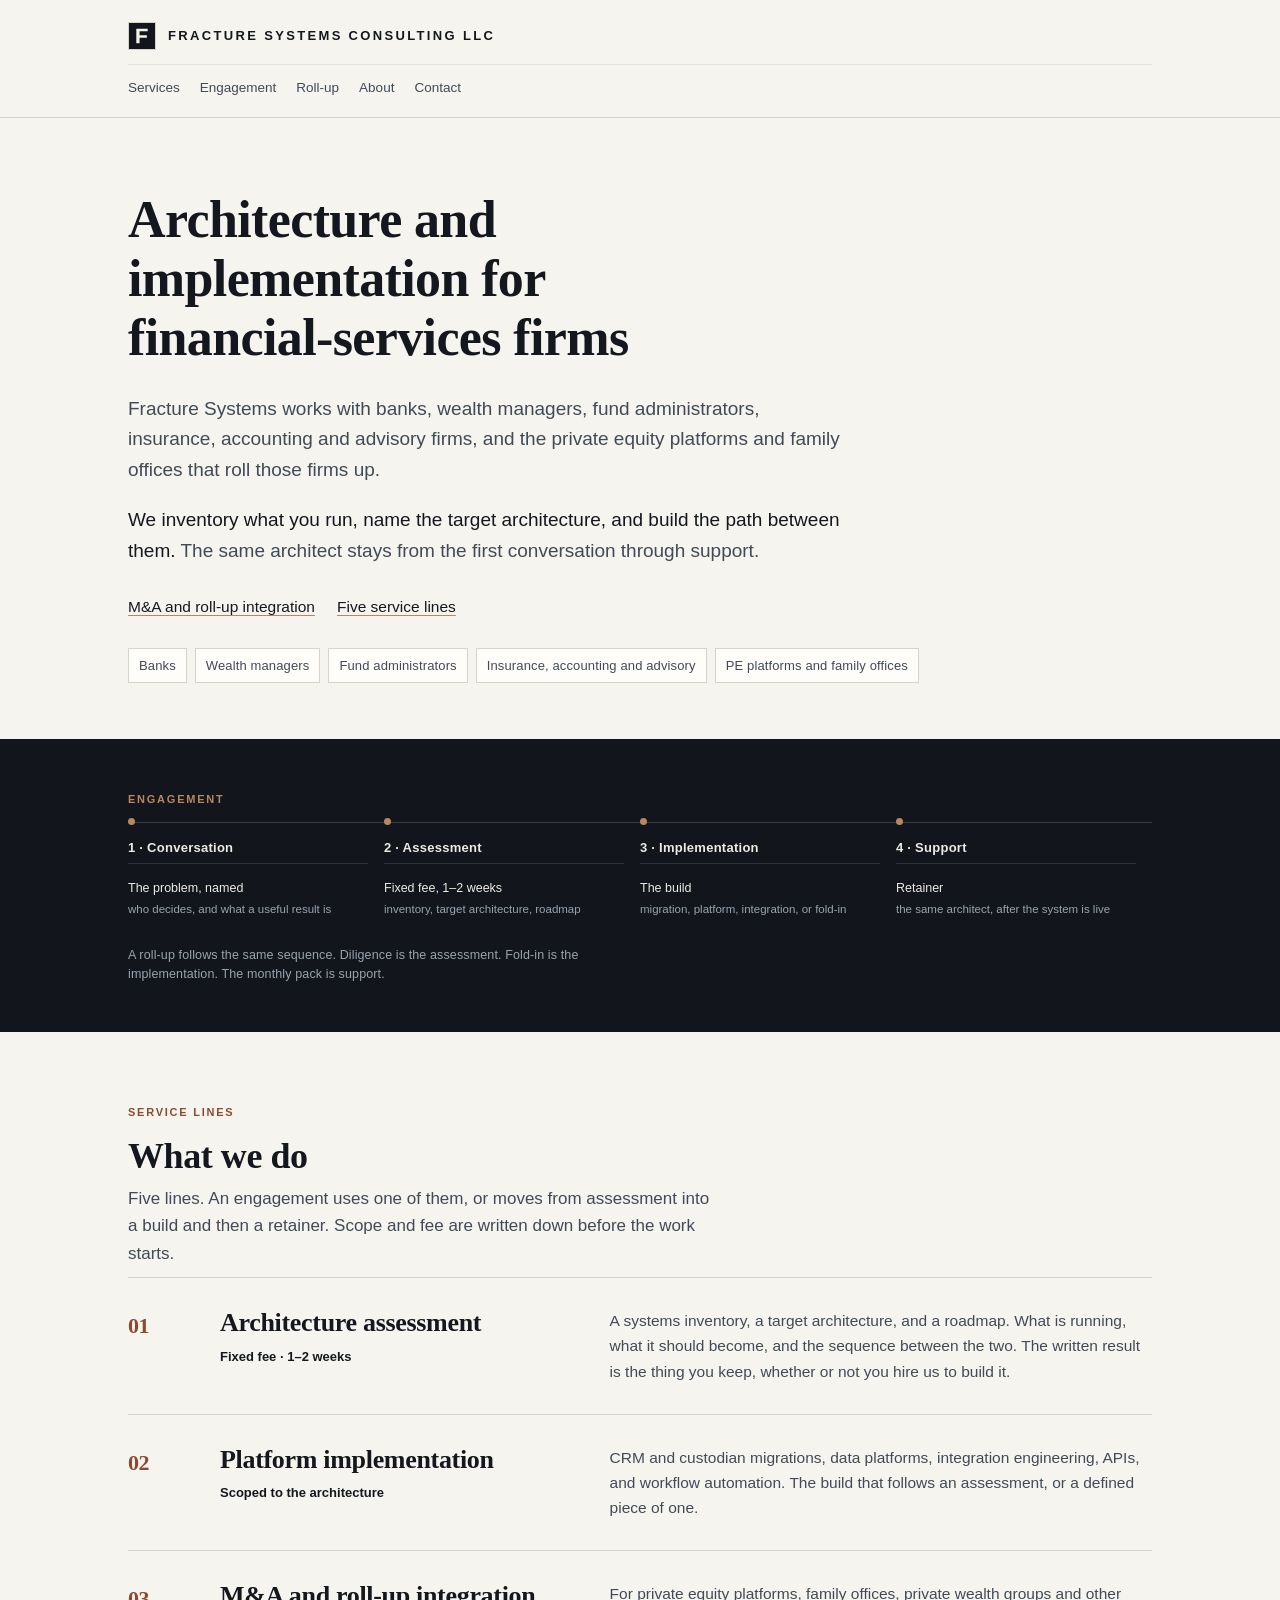
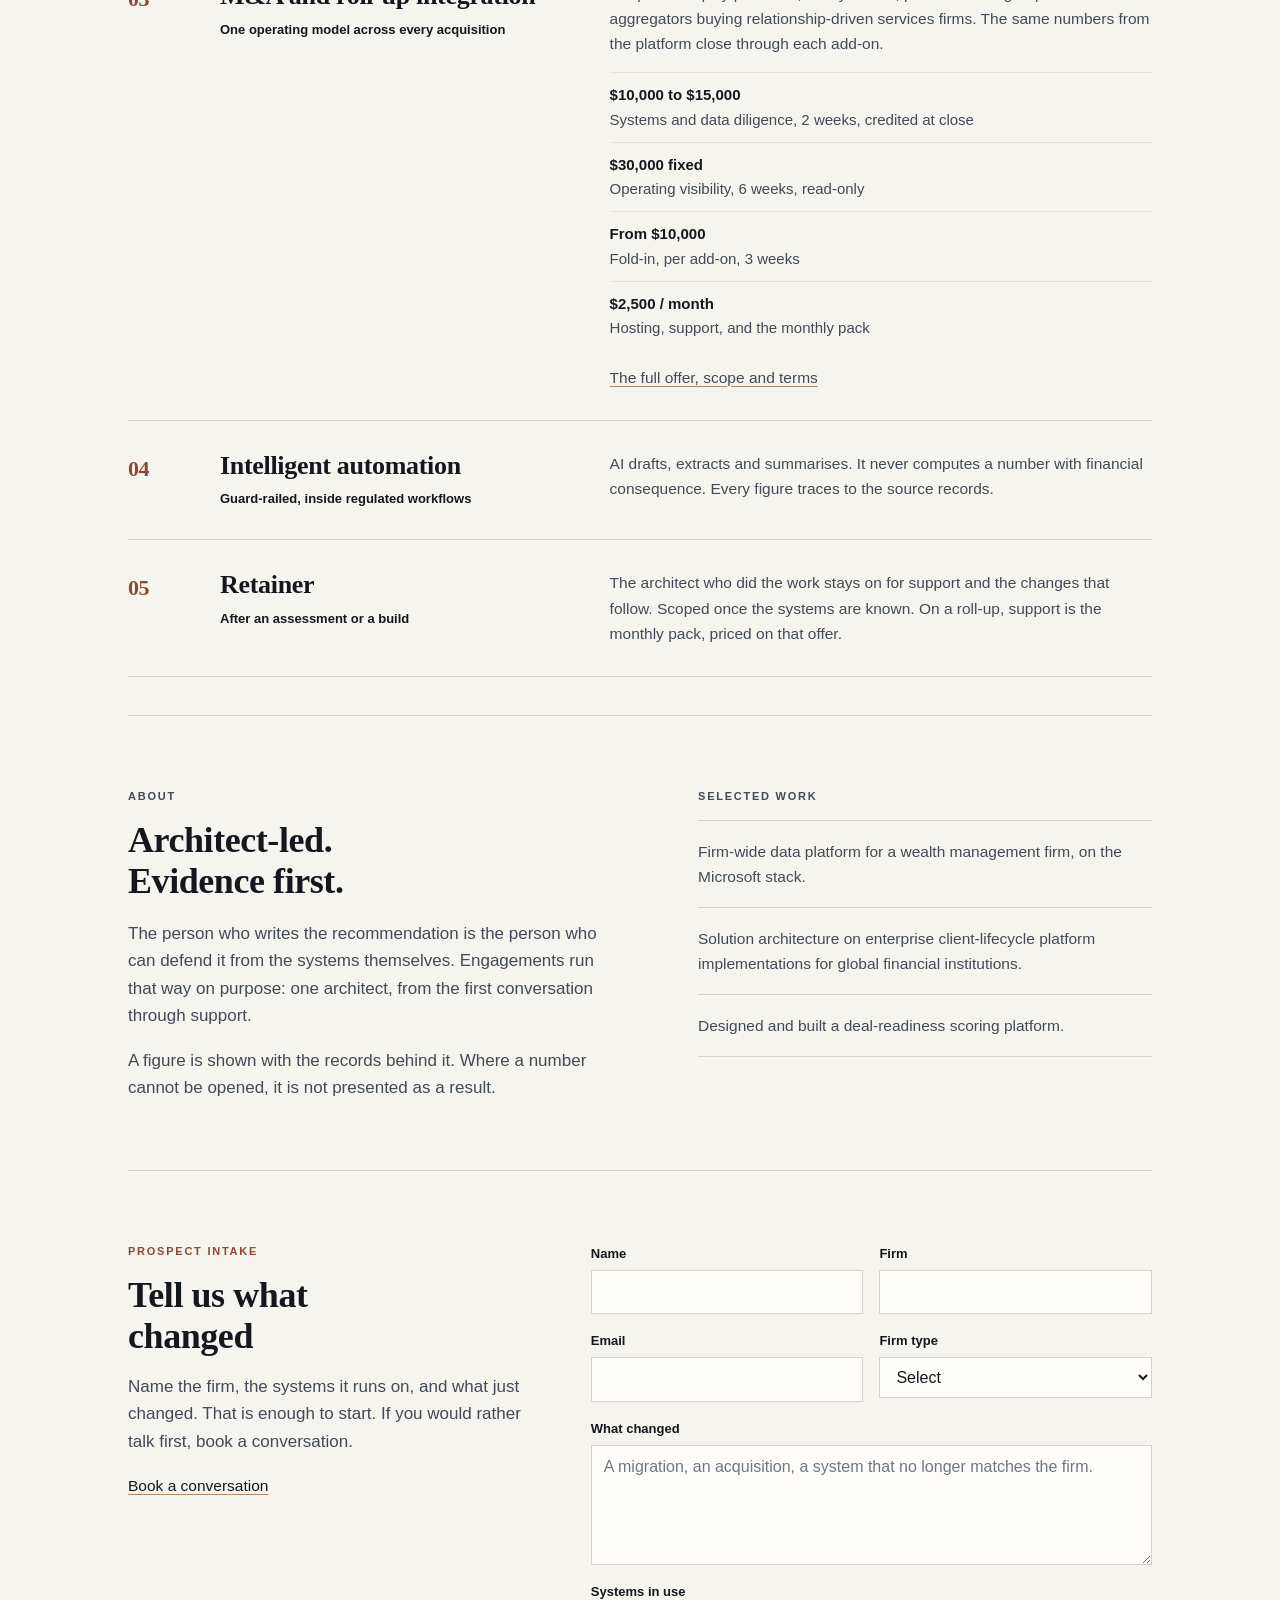
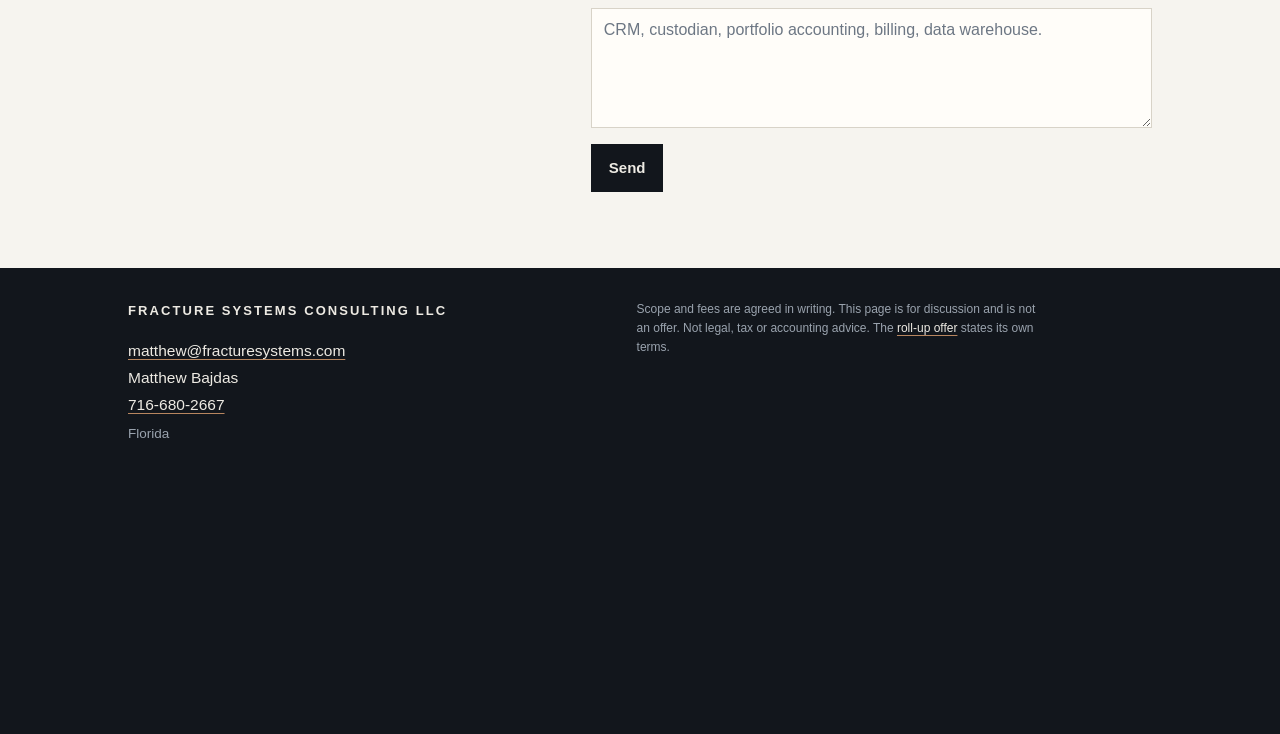
==== index.html @ b1f29217 "Point Book a conversation at the Macro discovery page. The link opens in a new tab. The intake form " ====
<!doctype html>
<html lang="en">
<head>
<meta charset="utf-8">
<meta name="viewport" content="width=device-width, initial-scale=1">
<title>Fracture Systems Consulting LLC · Architecture and implementation</title>
<meta name="description" content="Architecture and implementation for banks, wealth managers, fund administrators, insurance, accounting and advisory firms, and private equity platforms. Assessment, platform implementation, roll-up integration, guard-railed automation, and retainer.">
<meta name="theme-color" content="#f6f4ef" media="(prefers-color-scheme: light)">
<meta name="theme-color" content="#12151a" media="(prefers-color-scheme: dark)">
<meta property="og:title" content="Fracture Systems Consulting LLC">
<meta property="og:description" content="Architecture and implementation for financial-services firms.">
<meta property="og:type" content="website">
<link rel="icon" href="brand/favicon.svg" type="image/svg+xml">
<link rel="stylesheet" href="brand/tokens.css">
<link rel="stylesheet" href="styles.css">
<link rel="stylesheet" href="print.css" media="print">
</head>
<body>

<a class="skip" href="#content">Skip to content</a>

<header class="masthead">
  <div class="wrap">
    <div class="masthead-top">
      <a class="identity" href="index.html">
        <img class="mark" src="brand/mark.svg" width="28" height="28" alt="">
        <span class="wordmark">Fracture Systems Consulting LLC</span>
      </a>
    </div>
    <nav class="nav" aria-label="Primary">
      <a href="#services">Services</a>
      <a href="#engagement">Engagement</a>
      <a href="roll-up.html">Roll-up</a>
      <a href="#about">About</a>
      <a href="#intake">Contact</a>
    </nav>
  </div>
</header>

<main id="content">

  <section class="hero home">
    <div class="wrap">
      <h1>Architecture and implementation for financial-services firms</h1>
      <p class="lede">Fracture Systems works with banks, wealth managers, fund administrators, insurance, accounting and advisory firms, and the private equity platforms and family offices that roll those firms up.</p>
      <p class="lede"><strong>We inventory what you run, name the target architecture, and build the path between them.</strong> The same architect stays from the first conversation through support.</p>
      <p class="hero-links">
        <a href="roll-up.html">M&amp;A and roll-up integration</a>
        <a href="#services">Five service lines</a>
      </p>
      <ul class="audiences">
        <li>Banks</li>
        <li>Wealth managers</li>
        <li>Fund administrators</li>
        <li>Insurance, accounting and advisory</li>
        <li>PE platforms and family offices</li>
      </ul>
    </div>
  </section>

  <section class="band" id="engagement">
    <div class="wrap">
      <p class="eyebrow">Engagement</p>
      <div class="track steps-4">
        <div class="stage">
          <div class="stage-name">1 · Conversation</div>
          <div class="stage-work">The problem, named<span>who decides, and what a useful result is</span></div>
        </div>
        <div class="stage">
          <div class="stage-name">2 · Assessment</div>
          <div class="stage-work">Fixed fee, 1–2 weeks<span>inventory, target architecture, roadmap</span></div>
        </div>
        <div class="stage">
          <div class="stage-name">3 · Implementation</div>
          <div class="stage-work">The build<span>migration, platform, integration, or fold-in</span></div>
        </div>
        <div class="stage">
          <div class="stage-name">4 · Support</div>
          <div class="stage-work">Retainer<span>the same architect, after the system is live</span></div>
        </div>
      </div>
      <p class="band-caption">A roll-up follows the same sequence. Diligence is the assessment. Fold-in is the implementation. The monthly pack is support.</p>
    </div>
  </section>

  <div class="wrap">

    <section class="section" id="services">
      <p class="eyebrow">Service lines</p>
      <h2>What we do</h2>
      <p class="section-lead">Five lines. An engagement uses one of them, or moves from assessment into a build and then a retainer. Scope and fee are written down before the work starts.</p>

      <article class="service">
        <div class="service-num">01</div>
        <div>
          <h3>Architecture assessment</h3>
          <p class="terms"><b>Fixed fee · 1–2 weeks</b></p>
        </div>
        <div class="service-body">
          <p>A systems inventory, a target architecture, and a roadmap. What is running, what it should become, and the sequence between the two. The written result is the thing you keep, whether or not you hire us to build it.</p>
        </div>
      </article>

      <article class="service">
        <div class="service-num">02</div>
        <div>
          <h3>Platform implementation</h3>
          <p class="terms"><b>Scoped to the architecture</b></p>
        </div>
        <div class="service-body">
          <p>CRM and custodian migrations, data platforms, integration engineering, APIs, and workflow automation. The build that follows an assessment, or a defined piece of one.</p>
        </div>
      </article>

      <article class="service">
        <div class="service-num">03</div>
        <div>
          <h3>M&amp;A and roll-up integration</h3>
          <p class="terms"><b>One operating model across every acquisition</b></p>
        </div>
        <div class="service-body">
          <p>For private equity platforms, family offices, private wealth groups and other aggregators buying relationship-driven services firms. The same numbers from the platform close through each add-on.</p>
          <ul class="fees">
            <li><b>$10,000 to $15,000</b> Systems and data diligence, 2 weeks, credited at close</li>
            <li><b>$30,000 fixed</b> Operating visibility, 6 weeks, read-only</li>
            <li><b>From $10,000</b> Fold-in, per add-on, 3 weeks</li>
            <li><b>$2,500 / month</b> Hosting, support, and the monthly pack</li>
          </ul>
          <a class="more" href="roll-up.html">The full offer, scope and terms</a>
        </div>
      </article>

      <article class="service">
        <div class="service-num">04</div>
        <div>
          <h3>Intelligent automation</h3>
          <p class="terms"><b>Guard-railed, inside regulated workflows</b></p>
        </div>
        <div class="service-body">
          <p>AI drafts, extracts and summarises. It never computes a number with financial consequence. Every figure traces to the source records.</p>
        </div>
      </article>

      <article class="service">
        <div class="service-num">05</div>
        <div>
          <h3>Retainer</h3>
          <p class="terms"><b>After an assessment or a build</b></p>
        </div>
        <div class="service-body">
          <p>The architect who did the work stays on for support and the changes that follow. Scoped once the systems are known. On a roll-up, support is the monthly pack, priced on that offer.</p>
        </div>
      </article>
    </section>

    <section class="about" id="about">
      <div>
        <p class="eyebrow">About</p>
        <h2>Architect-led. Evidence first.</h2>
        <p>The person who writes the recommendation is the person who can defend it from the systems themselves. Engagements run that way on purpose: one architect, from the first conversation through support.</p>
        <p>A figure is shown with the records behind it. Where a number cannot be opened, it is not presented as a result.</p>
      </div>
      <div>
        <p class="eyebrow">Selected work</p>
        <ol class="proofs">
          <li>Firm-wide data platform for a wealth management firm, on the Microsoft stack.</li>
          <li>Solution architecture on enterprise client-lifecycle platform implementations for global financial institutions.</li>
          <li>Designed and built a deal-readiness scoring platform.</li>
        </ol>
      </div>
    </section>

    <section class="intake" id="intake" aria-labelledby="intake-title">
      <div>
        <p class="eyebrow">Prospect intake</p>
        <h2 id="intake-title">Tell us what changed</h2>
        <p class="intro">Name the firm, the systems it runs on, and what just changed. That is enough to start. If you would rather talk first, book a conversation.</p>
        <p class="book"><a href="https://macro.com/app/book/eca4bc76-f4c4-539f-b771-cd7d7cb89034/fracture-discovery" target="_blank" rel="noopener noreferrer">Book a conversation</a></p>
      </div>
      <form class="intake-form" id="intake-form" action="mailto:matthew@fracturesystems.com" method="post" enctype="text/plain">
        <div class="field-row">
          <div class="field">
            <label for="intake-name">Name</label>
            <input id="intake-name" name="name" type="text" autocomplete="name" required maxlength="200">
          </div>
          <div class="field">
            <label for="intake-firm">Firm</label>
            <input id="intake-firm" name="firm" type="text" autocomplete="organization" required maxlength="200">
          </div>
        </div>
        <div class="field-row">
          <div class="field">
            <label for="intake-email">Email</label>
            <input id="intake-email" name="email" type="email" autocomplete="email" required maxlength="200">
          </div>
          <div class="field">
            <label for="intake-firm-type">Firm type</label>
            <select id="intake-firm-type" name="firmType" required>
              <option value="">Select</option>
              <option value="bank">Bank</option>
              <option value="wealth-manager">Wealth manager</option>
              <option value="fund-administrator">Fund administrator</option>
              <option value="insurance-accounting-advisory">Insurance, accounting, or advisory</option>
              <option value="pe-platform-or-family-office">PE platform or family office</option>
              <option value="other">Other</option>
            </select>
          </div>
        </div>
        <div class="field">
          <label for="intake-changed">What changed</label>
          <textarea id="intake-changed" name="whatChanged" required maxlength="4000" placeholder="A migration, an acquisition, a system that no longer matches the firm."></textarea>
        </div>
        <div class="field">
          <label for="intake-systems">Systems in use</label>
          <textarea id="intake-systems" name="systemsInUse" required maxlength="4000" placeholder="CRM, custodian, portfolio accounting, billing, data warehouse."></textarea>
        </div>
        <div class="hp" aria-hidden="true">
          <label for="intake-website">Website</label>
          <input id="intake-website" name="website" type="text" tabindex="-1" autocomplete="off">
        </div>
        <div class="form-actions">
          <button type="submit">Send</button>
          <p class="form-status" id="intake-status" role="status"></p>
        </div>
      </form>
    </section>

  </div>

</main>

<footer>
  <div class="wrap">
    <div class="footer-grid">
      <div>
        <div class="footer-name">Fracture Systems Consulting LLC</div>
        <div class="contact">
          <a href="mailto:matthew@fracturesystems.com">matthew@fracturesystems.com</a><br>
          Matthew Bajdas<br>
          <a href="tel:+17166802667">716-680-2667</a><br>
          <span class="place">Florida</span>
        </div>
      </div>
      <p class="disclaimer">Scope and fees are agreed in writing. This page is for discussion and is not an offer. Not legal, tax or accounting advice. The <a href="roll-up.html">roll-up offer</a> states its own terms.</p>
    </div>
  </div>
</footer>

<script src="intake.js"></script>
</body>
</html>
---- brand/tokens.css ----
/* Fracture Systems color and type tokens.
   Extracted from the site that already shipped in this repo.
   Dark mode follows the visitor's system setting. Print resets
   these variables in print.css so a dark desktop still prints light. */

:root {
  color-scheme: light;
  --paper: #f6f4ef;
  --paper-raised: #fffdf9;
  --ink: #14181e;
  --ink-soft: #414a56;
  --ink-faint: #6d7784;
  --rule: #d8d3c8;
  --rule-soft: #e6e2d9;
  --accent: #8c4a2f;
  --accent-soft: #b8865f;
  --band: #12161c;
  --band-ink: #edeae3;
  --band-faint: #9aa3ae;
  --mark-tile: #12161c;
  --mark-letter: #f4f1ea;
  --font-text: -apple-system, BlinkMacSystemFont, "Segoe UI", Inter, Roboto, "Helvetica Neue", Arial, sans-serif;
  --font-display: "Iowan Old Style", "Palatino Linotype", Palatino, "Source Serif Pro", Georgia, serif;
}

@media (prefers-color-scheme: dark) {
  :root {
    color-scheme: dark;
    --paper: #12151a;
    --paper-raised: #191d24;
    --ink: #ecebe6;
    --ink-soft: #b3bac4;
    --ink-faint: #8b939e;
    --rule: #2c323b;
    --rule-soft: #232830;
    --accent: #d08f5f;
    --accent-soft: #a87a52;
    --band: #0b0e12;
    --band-ink: #ecebe6;
    --band-faint: #8b939e;
    --mark-tile: #0b0e12;
    --mark-letter: #ecebe6;
  }
}
---- styles.css ----
/* Layout for the Fracture Systems site.
   Colors and type stacks: brand/tokens.css.
   Print: print.css. */

* { box-sizing: border-box; }

html { -webkit-text-size-adjust: 100%; }

body {
  margin: 0;
  background: var(--paper);
  color: var(--ink);
  font: 400 17px/1.62 var(--font-text);
  font-feature-settings: "kern" 1;
  -webkit-font-smoothing: antialiased;
}

h1, h2, h3, .display {
  font-family: var(--font-display);
  font-weight: 600;
  letter-spacing: -0.012em;
  line-height: 1.14;
  margin: 0;
}

p { margin: 0 0 1em; }
p:last-child { margin-bottom: 0; }

a {
  color: inherit;
  text-decoration-color: var(--accent-soft);
  text-underline-offset: 3px;
}

a:hover { color: var(--accent); }

a:focus-visible {
  outline: 2px solid var(--accent);
  outline-offset: 3px;
}

.skip {
  position: absolute;
  left: 12px;
  top: -48px;
  background: var(--band);
  color: var(--band-ink);
  padding: 8px 12px;
  z-index: 2;
}

.skip:focus { top: 12px; }

.wrap {
  width: 100%;
  max-width: 1080px;
  margin: 0 auto;
  padding: 0 28px;
}

section[id] { scroll-margin-top: 18px; }

.eyebrow {
  font-family: var(--font-text);
  font-size: 11px;
  font-weight: 600;
  letter-spacing: 0.16em;
  text-transform: uppercase;
  color: var(--accent);
  margin: 0 0 14px;
}

/* ---------- masthead ---------- */

.masthead {
  border-bottom: 1px solid var(--rule);
  padding: 22px 0 18px;
}

.masthead-top {
  display: flex;
  flex-wrap: wrap;
  align-items: center;
  justify-content: space-between;
  gap: 10px 24px;
}

.identity {
  display: flex;
  align-items: center;
  gap: 12px;
  text-decoration: none;
  color: inherit;
}

.identity:hover { color: inherit; }

.mark {
  width: 28px;
  height: 28px;
  display: block;
  flex: none;
  border: 1px solid var(--rule);
}

.wordmark {
  font-size: 13px;
  font-weight: 600;
  letter-spacing: 0.18em;
  text-transform: uppercase;
}

.tagline {
  font-size: 13.5px;
  color: var(--ink-faint);
}

.nav {
  display: flex;
  flex-wrap: wrap;
  gap: 8px 20px;
  margin-top: 14px;
  padding-top: 12px;
  border-top: 1px solid var(--rule-soft);
  font-size: 13.5px;
}

.nav a {
  text-decoration: none;
  color: var(--ink-soft);
}

.nav a:hover,
.nav a[aria-current="page"] { color: var(--ink); }

.nav a[aria-current="page"] {
  box-shadow: inset 0 -1px 0 var(--accent);
}

/* ---------- hero ---------- */

.hero { padding: 72px 0 56px; }

.hero h1 {
  font-size: clamp(36px, 5.4vw, 56px);
  max-width: 16ch;
  margin-bottom: 26px;
}

.hero.home h1 {
  font-size: clamp(34px, 4.8vw, 52px);
  max-width: 20ch;
}

.hero .lede {
  max-width: 68ch;
  font-size: clamp(17px, 1.6vw, 19px);
  color: var(--ink-soft);
}

.hero .lede strong {
  color: var(--ink);
  font-weight: 500;
}

.hero-links {
  display: flex;
  flex-wrap: wrap;
  gap: 10px 22px;
  margin-top: 28px;
  font-size: 15.5px;
}

.audiences {
  list-style: none;
  display: flex;
  flex-wrap: wrap;
  gap: 8px;
  margin: 28px 0 0;
  padding: 0;
}

.audiences li {
  font-size: 13px;
  letter-spacing: 0.01em;
  color: var(--ink-soft);
  border: 1px solid var(--rule);
  background: var(--paper-raised);
  padding: 6px 10px;
}

/* ---------- engagement band ---------- */

.band {
  background: var(--band);
  color: var(--band-ink);
  padding: 52px 0 48px;
}

.band .eyebrow { color: var(--accent-soft); }

.band h2 {
  color: var(--band-ink);
  font-size: clamp(28px, 3.2vw, 36px);
  max-width: 20ch;
  margin-bottom: 32px;
}

.band-caption {
  font-size: 12.5px;
  line-height: 1.5;
  letter-spacing: 0.01em;
  color: var(--band-faint);
  margin: 28px 0 0;
  max-width: 68ch;
}

.track {
  display: grid;
  grid-template-columns: repeat(6, 1fr);
  gap: 0;
  border-top: 1px solid rgba(255, 255, 255, 0.16);
  padding-top: 14px;
}

.track.steps-4 { grid-template-columns: repeat(4, 1fr); }

.stage {
  position: relative;
  display: flex;
  flex-direction: column;
  height: 100%;
  padding: 0 16px 0 0;
}

.stage::before {
  content: "";
  position: absolute;
  top: -19px;
  left: 0;
  width: 7px;
  height: 7px;
  border-radius: 50%;
  background: var(--accent-soft);
}

.stage-name {
  font-size: 13px;
  font-weight: 600;
  letter-spacing: 0.02em;
  margin-bottom: 4px;
}

.stage-note {
  font-size: 12px;
  line-height: 1.45;
  color: var(--band-faint);
}

.stage-work {
  margin-top: auto;
  padding-top: 14px;
  border-top: 1px solid rgba(255, 255, 255, 0.12);
  font-size: 12.5px;
  color: var(--band-ink);
}

.stage-work span {
  display: block;
  color: var(--band-faint);
  font-size: 11.5px;
  margin-top: 2px;
}

/* ---------- services ---------- */

.section {
  padding: 72px 0 10px;
}

.section h2 {
  font-size: clamp(28px, 3.4vw, 36px);
  margin-bottom: 8px;
}

.section-lead {
  max-width: 62ch;
  color: var(--ink-soft);
  margin-bottom: 10px;
}

.service {
  display: grid;
  grid-template-columns: 64px minmax(0, 0.9fr) minmax(0, 1.35fr);
  gap: 18px 28px;
  padding: 30px 0;
  border-top: 1px solid var(--rule);
}

.service:last-child { border-bottom: 1px solid var(--rule); }

.service-num {
  font-family: var(--font-display);
  font-size: 22px;
  font-weight: 600;
  color: var(--accent);
  letter-spacing: -0.02em;
}

.service h3 {
  font-size: 26px;
  margin-bottom: 8px;
}

.service .terms {
  font-size: 13px;
  color: var(--ink-faint);
}

.service .terms b {
  color: var(--ink);
  font-weight: 600;
}

.service-body {
  color: var(--ink-soft);
  font-size: 15.5px;
}

.fees {
  list-style: none;
  margin: 16px 0 0;
  padding: 0;
}

.fees li {
  padding: 10px 0;
  border-top: 1px solid var(--rule-soft);
  font-size: 15px;
}

.fees b {
  display: block;
  color: var(--ink);
  font-weight: 600;
}

.more { display: inline-block; margin-top: 14px; }

/* ---------- roll-up offers ---------- */

.offers {
  padding: 64px 0 10px;
  display: grid;
  grid-template-columns: repeat(2, minmax(0, 1fr));
  gap: 34px;
}

.offer {
  background: var(--paper-raised);
  border: 1px solid var(--rule);
  border-top: 3px solid var(--accent);
  padding: 34px 32px 30px;
}

.offer h2 {
  font-size: 27px;
  margin-bottom: 10px;
}

.offer .terms {
  font-size: 13px;
  color: var(--ink-faint);
  padding-bottom: 20px;
  margin-bottom: 22px;
  border-bottom: 1px solid var(--rule-soft);
}

.offer .terms b {
  color: var(--ink);
  font-weight: 600;
}

.offer .intro {
  font-size: 15.5px;
  color: var(--ink-soft);
  margin-bottom: 22px;
}

.offer ul {
  list-style: none;
  margin: 0;
  padding: 0;
}

.offer li {
  font-size: 15px;
  line-height: 1.55;
  color: var(--ink-soft);
  padding: 0 0 16px 0;
  margin: 0 0 16px;
  border-bottom: 1px solid var(--rule-soft);
}

.offer li:last-child {
  border-bottom: 0;
  padding-bottom: 0;
  margin-bottom: 0;
}

.offer li b {
  display: block;
  color: var(--ink);
  font-weight: 600;
  font-size: 15.5px;
  margin-bottom: 2px;
}

/* ---------- continuity ---------- */

.continuity {
  padding: 72px 0 66px;
  display: grid;
  grid-template-columns: minmax(0, 1.55fr) minmax(0, 1fr);
  gap: 48px;
  align-items: start;
}

.continuity h2 {
  font-size: clamp(28px, 3.4vw, 36px);
  margin-bottom: 20px;
  max-width: 20ch;
}

.continuity p {
  max-width: 58ch;
  color: var(--ink-soft);
}

.price-card {
  border: 1px solid var(--rule);
  background: var(--paper-raised);
}

.price-row {
  padding: 20px 24px;
  border-bottom: 1px solid var(--rule-soft);
}

.price-row:last-child { border-bottom: 0; }

.price-row .amount {
  font-family: var(--font-display);
  font-size: 24px;
  font-weight: 600;
  letter-spacing: -0.01em;
}

.price-row .what {
  font-size: 13px;
  color: var(--ink-faint);
  margin-top: 4px;
}

/* ---------- principles ---------- */

.principles {
  border-top: 1px solid var(--rule);
  padding: 58px 0 62px;
  display: grid;
  grid-template-columns: repeat(3, minmax(0, 1fr));
  gap: 40px;
}

.principle h3 {
  font-size: 21px;
  margin-bottom: 8px;
}

.principle p {
  font-size: 15px;
  color: var(--ink-soft);
}

/* ---------- about ---------- */

.about {
  padding: 72px 0 68px;
  display: grid;
  grid-template-columns: minmax(0, 1.15fr) minmax(0, 1fr);
  gap: 48px;
  align-items: start;
  border-top: 1px solid var(--rule);
  margin-top: 28px;
}

.about h2 {
  font-size: clamp(28px, 3.4vw, 36px);
  margin-bottom: 18px;
  max-width: 16ch;
}

.about p { color: var(--ink-soft); max-width: 52ch; }

.proofs {
  list-style: none;
  margin: 0;
  padding: 0;
  border-top: 1px solid var(--rule);
}

.proofs li {
  padding: 18px 0;
  border-bottom: 1px solid var(--rule);
  color: var(--ink-soft);
  font-size: 15.5px;
}

.proofs b {
  display: block;
  color: var(--ink);
  font-weight: 600;
  margin-bottom: 4px;
}

/* ---------- built for ---------- */

.built-for {
  border-top: 1px solid var(--rule);
  padding: 46px 0 60px;
}

.built-for p {
  max-width: 78ch;
  font-size: 15.5px;
  color: var(--ink-soft);
}

.built-for b { color: var(--ink); font-weight: 600; }

/* ---------- intake ---------- */

.intake {
  border-top: 1px solid var(--rule);
  padding: 72px 0 76px;
  display: grid;
  grid-template-columns: minmax(0, 0.85fr) minmax(0, 1.15fr);
  gap: 48px;
  align-items: start;
}

.intake h2 {
  font-size: clamp(28px, 3.4vw, 36px);
  margin-bottom: 16px;
  max-width: 14ch;
}

.intake .intro {
  color: var(--ink-soft);
  max-width: 42ch;
  margin-bottom: 18px;
}

.book {
  font-size: 15.5px;
}

.intake-form {
  display: grid;
  gap: 16px;
}

.field-row {
  display: grid;
  grid-template-columns: 1fr 1fr;
  gap: 16px;
}

.field {
  display: flex;
  flex-direction: column;
  gap: 6px;
  min-width: 0;
}

.field label,
.intake-form legend {
  font-size: 13px;
  font-weight: 600;
  color: var(--ink);
}

.intake-form input,
.intake-form select,
.intake-form textarea {
  width: 100%;
  margin: 0;
  padding: 10px 12px;
  border: 1px solid var(--rule);
  border-radius: 0;
  background: var(--paper-raised);
  color: var(--ink);
  font: inherit;
  font-size: 16px;
  line-height: 1.4;
}

.intake-form textarea {
  min-height: 120px;
  resize: vertical;
}

.intake-form input:focus-visible,
.intake-form select:focus-visible,
.intake-form textarea:focus-visible {
  outline: 2px solid var(--accent);
  outline-offset: 1px;
}

.intake-form input::placeholder,
.intake-form textarea::placeholder {
  color: var(--ink-faint);
}

.hp {
  position: absolute;
  left: -10000px;
  width: 1px;
  height: 1px;
  overflow: hidden;
}

.form-actions {
  display: flex;
  flex-wrap: wrap;
  align-items: center;
  gap: 14px 18px;
}

.intake-form button {
  appearance: none;
  border: 0;
  background: var(--band);
  color: var(--band-ink);
  font: inherit;
  font-size: 15px;
  font-weight: 600;
  padding: 12px 18px;
  cursor: pointer;
}

.intake-form button:hover { color: var(--accent-soft); }

.intake-form button:focus-visible {
  outline: 2px solid var(--accent);
  outline-offset: 3px;
}

.intake-form button:disabled {
  cursor: progress;
  opacity: 0.7;
}

.form-status {
  margin: 0;
  font-size: 14.5px;
  color: var(--ink-soft);
  max-width: 46ch;
}

.form-status[data-state="error"] { color: var(--accent); }

.form-status a { font-weight: 600; }

/* ---------- footer ---------- */

footer {
  background: var(--band);
  color: var(--band-ink);
  padding: 32px 0 36px;
}

/* Room below the footer so the intake email can scroll fully into view. */
@media screen {
  body::after {
    content: "";
    display: block;
    height: 28vh;
    background: var(--band);
  }
}

footer a { color: var(--band-ink); }

.footer-grid {
  display: grid;
  grid-template-columns: minmax(0, 1fr) minmax(0, 1.1fr);
  gap: 40px;
  align-items: start;
}

.footer-name {
  font-size: 13px;
  font-weight: 600;
  letter-spacing: 0.16em;
  text-transform: uppercase;
  margin-bottom: 16px;
}

.footer-name a { text-decoration: none; }

.contact {
  font-size: 15.5px;
  line-height: 1.75;
}

.contact .place {
  color: var(--band-faint);
  font-size: 13.5px;
}

.disclaimer {
  font-size: 12px;
  line-height: 1.6;
  color: var(--band-faint);
  max-width: 62ch;
}

.disclaimer a { color: var(--band-ink); }

@media (max-width: 940px) {
  .track {
    grid-template-columns: repeat(3, 1fr);
    row-gap: 32px;
    border-top: 0;
    padding-top: 0;
  }
  .track.steps-4 { grid-template-columns: repeat(2, 1fr); }
  .stage {
    border-top: 1px solid rgba(255, 255, 255, 0.16);
    padding-top: 16px;
  }
  .stage::before { top: -4px; }
  .stage-work { margin-top: 14px; }
  .offers { grid-template-columns: minmax(0, 1fr); gap: 26px; }
  .continuity,
  .about,
  .intake { grid-template-columns: minmax(0, 1fr); gap: 34px; }
  .field-row { grid-template-columns: minmax(0, 1fr); }
  .principles { grid-template-columns: minmax(0, 1fr); gap: 30px; }
  .footer-grid { grid-template-columns: minmax(0, 1fr); }
  .service { grid-template-columns: 48px minmax(0, 1fr); }
  .service-body { grid-column: 1 / -1; }
}

@media (max-width: 560px) {
  body { font-size: 16px; }
  .wrap { padding: 0 20px; }
  .wordmark { letter-spacing: 0.12em; font-size: 12px; }
  .hero { padding: 48px 0 40px; }
  .track,
  .track.steps-4 { grid-template-columns: minmax(0, 1fr); row-gap: 26px; }
  .offer { padding: 28px 22px 26px; }
  .service { grid-template-columns: minmax(0, 1fr); gap: 8px; }
  .section,
  .about,
  .intake { padding-top: 48px; }
}
---- print.css ----
/* Print stylesheet.
   Preserved from the single-page site and extended so both pages print
   light, including when the screen is in dark mode. */

@media print {
  :root {
    color-scheme: light;
    --paper: #ffffff;
    --paper-raised: #ffffff;
    --ink: #000000;
    --ink-soft: #222222;
    --ink-faint: #444444;
    --rule: #cccccc;
    --rule-soft: #dddddd;
    --accent: #6b3a24;
    --accent-soft: #6b3a24;
    --band: #ffffff;
    --band-ink: #000000;
    --band-faint: #444444;
  }

  @page { margin: 14mm; }

  body {
    background: #fff;
    color: #000;
    font-size: 11pt;
  }

  .skip,
  .nav,
  body::after { display: none; content: none; }

  .masthead { padding-top: 0; }

  a { color: inherit; text-decoration: none; }

  .band,
  footer {
    background: #fff;
    color: #000;
  }

  .band h2,
  .stage-name,
  .stage-work,
  footer a,
  .footer-name a { color: #000; }

  .stage-note,
  .stage-work span,
  .band-caption,
  .disclaimer,
  .contact .place,
  .band .eyebrow {
    color: #444;
  }

  .track,
  .track.steps-4 {
    display: block;
    border: 0;
    padding: 0;
  }

  .stage {
    display: block;
    height: auto;
    border-top: 1px solid #ccc;
    padding: 8pt 0 10pt;
    break-inside: avoid;
  }

  .stage::before { content: none; }

  .stage-work {
    margin-top: 3pt;
    padding-top: 0;
    border-top: 0;
  }

  .offer,
  .price-card,
  .audiences li,
  .service,
  .proofs li {
    break-inside: avoid;
  }

  .hero { padding-top: 18pt; }

  .mark { border-color: #ccc; }
}
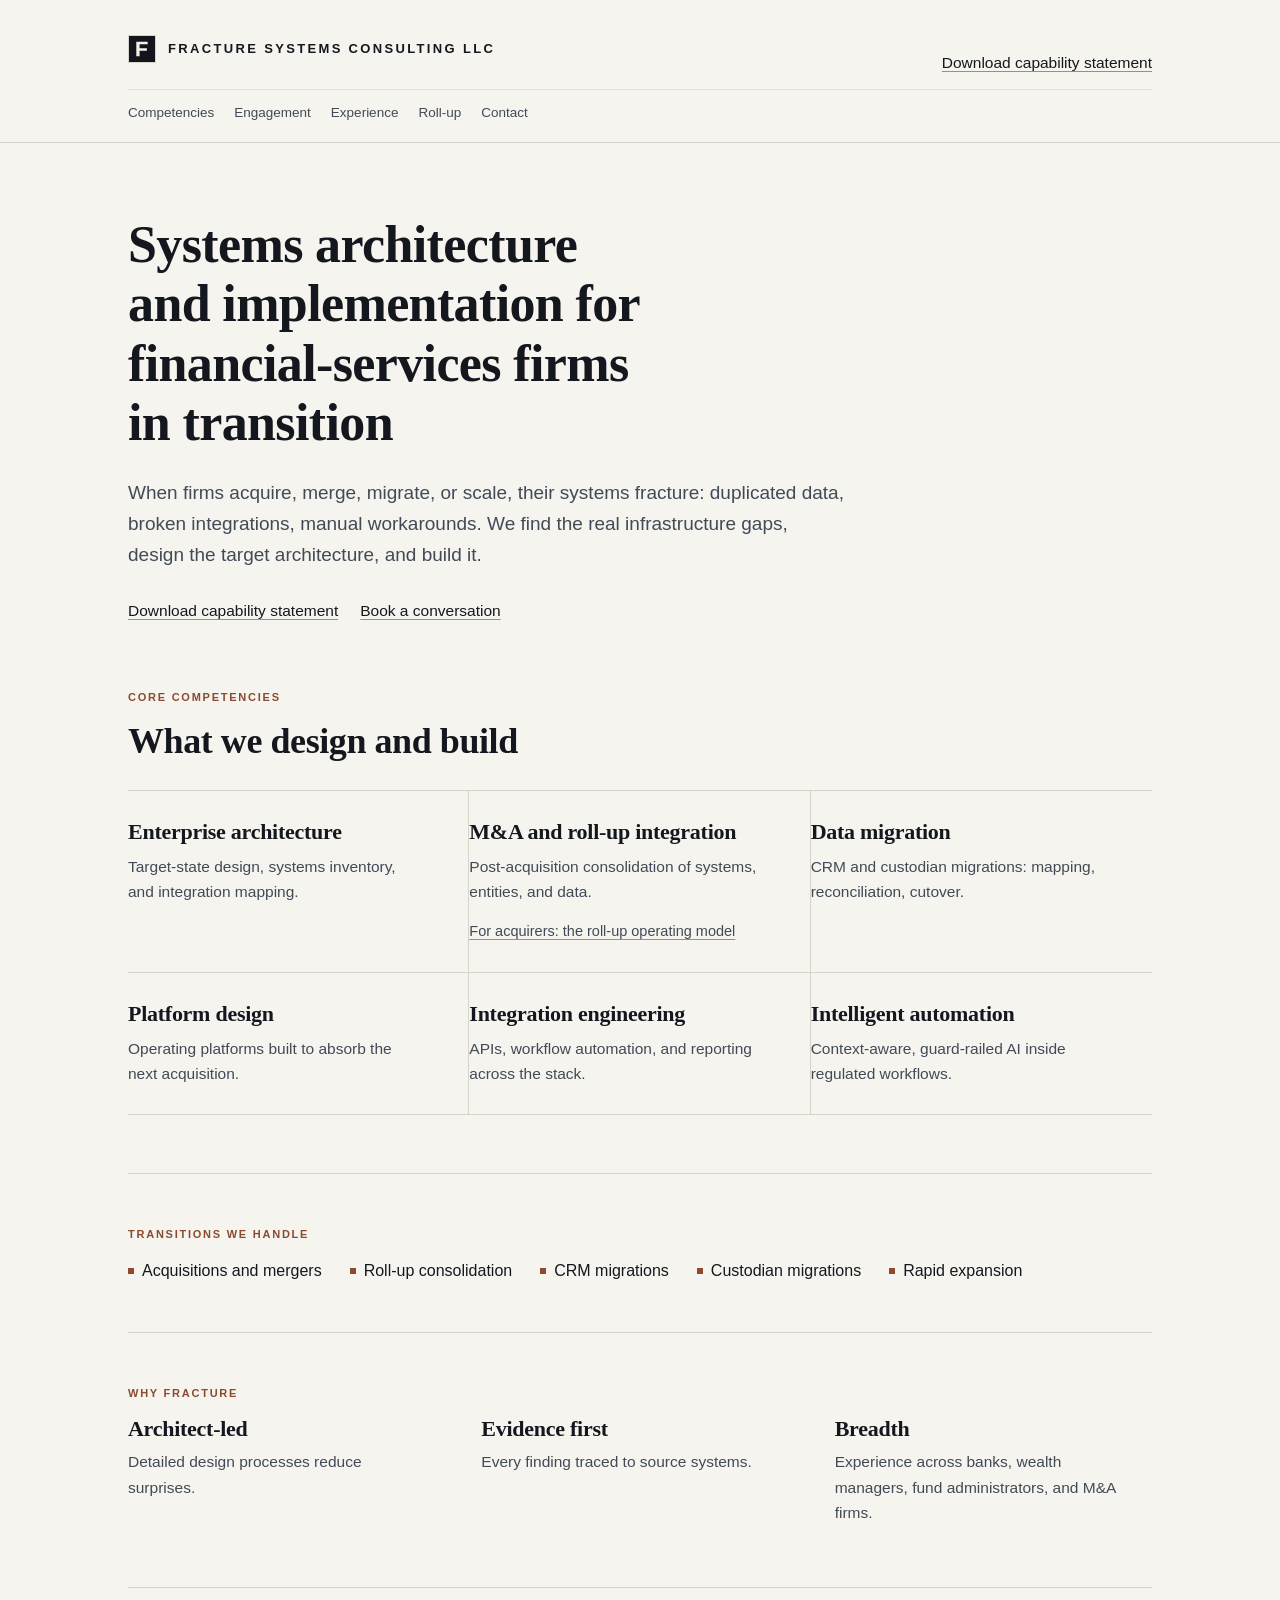
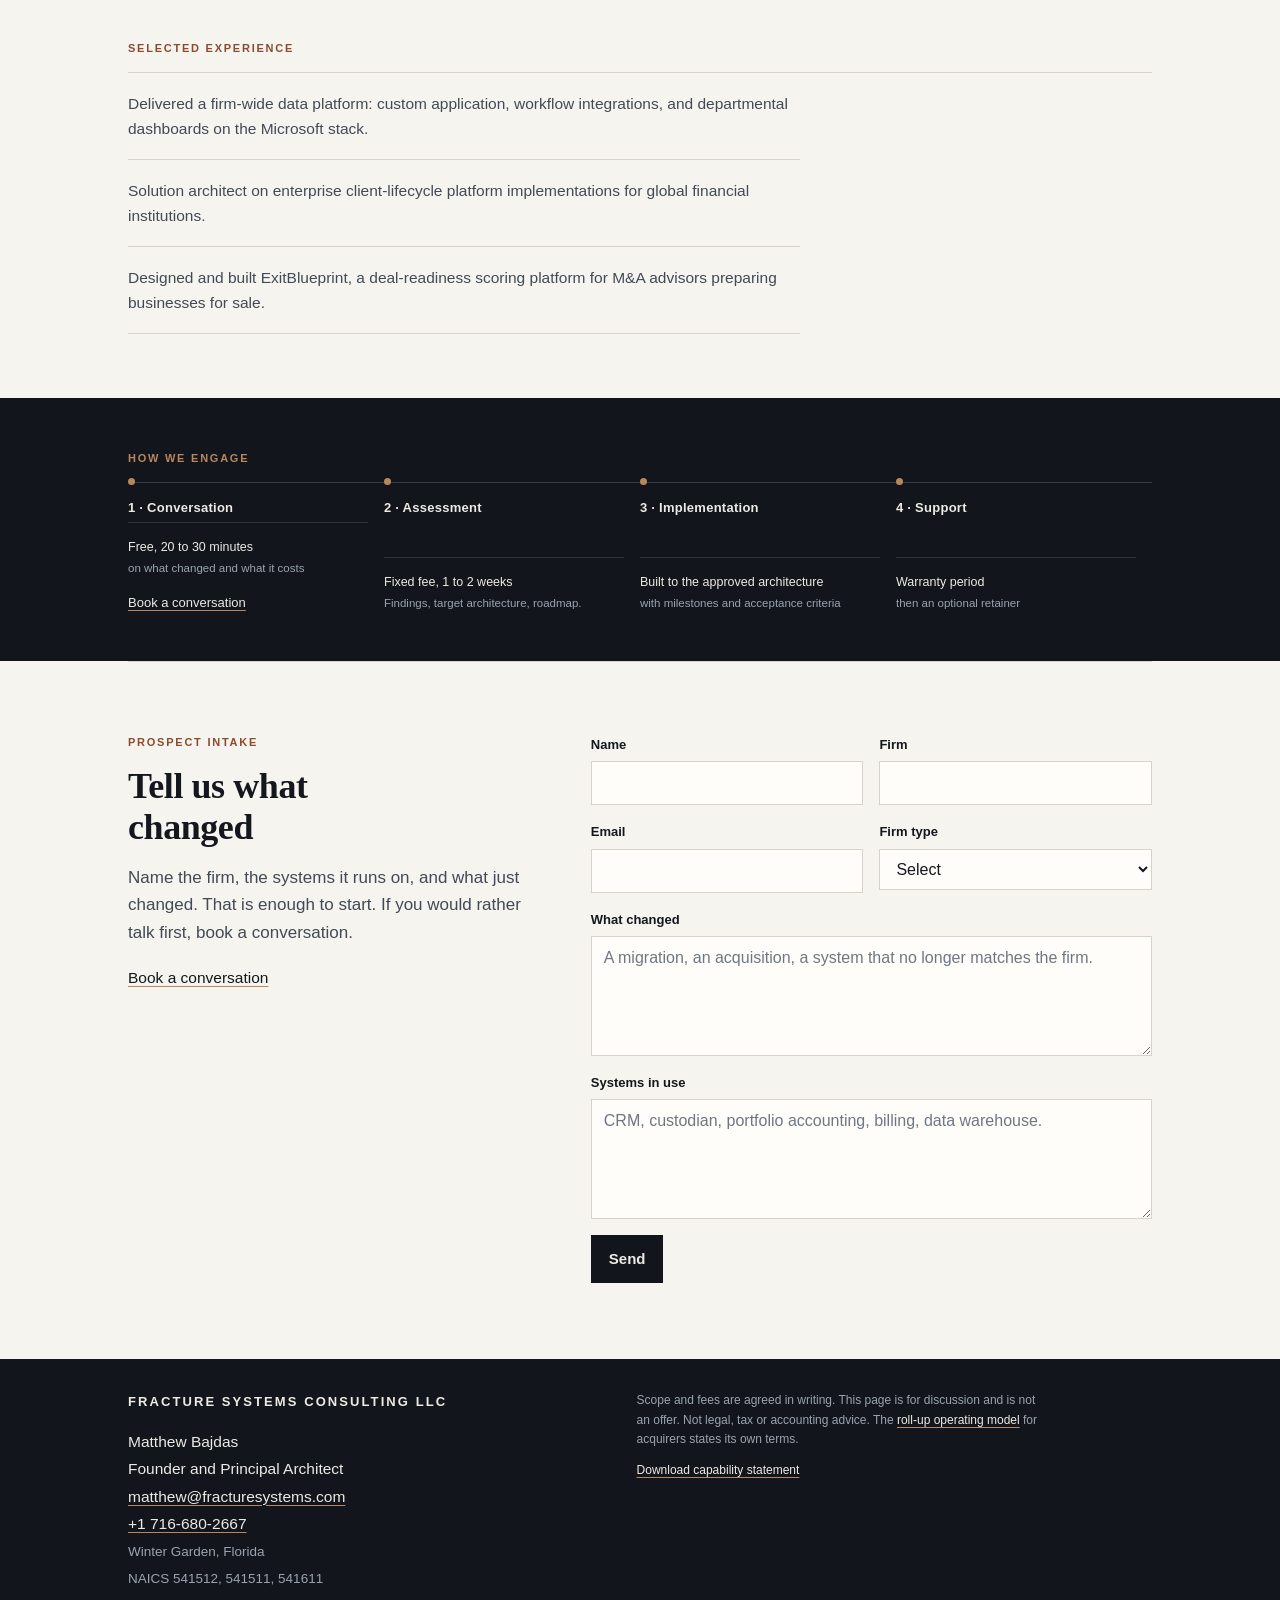
==== commit 650cefee: "Reposition the homepage as the capability statement. The site now leads with Matthew's systems-archi" ====
--- a/index.html
+++ b/index.html
@@ -3,12 +3,12 @@
 <head>
 <meta charset="utf-8">
 <meta name="viewport" content="width=device-width, initial-scale=1">
-<title>Fracture Systems Consulting LLC · Architecture and implementation</title>
-<meta name="description" content="Architecture and implementation for banks, wealth managers, fund administrators, insurance, accounting and advisory firms, and private equity platforms. Assessment, platform implementation, roll-up integration, guard-railed automation, and retainer.">
+<title>Fracture Systems Consulting LLC · Systems architecture and implementation</title>
+<meta name="description" content="Systems architecture and implementation for financial-services firms in transition. When firms acquire, merge, migrate, or scale, their systems fracture. We find the real infrastructure gaps, design the target architecture, and build it.">
 <meta name="theme-color" content="#f6f4ef" media="(prefers-color-scheme: light)">
 <meta name="theme-color" content="#12151a" media="(prefers-color-scheme: dark)">
 <meta property="og:title" content="Fracture Systems Consulting LLC">
-<meta property="og:description" content="Architecture and implementation for financial-services firms.">
+<meta property="og:description" content="Systems architecture and implementation for financial-services firms in transition.">
 <meta property="og:type" content="website">
 <link rel="icon" href="brand/favicon.svg" type="image/svg+xml">
 <link rel="stylesheet" href="brand/tokens.css">
@@ -26,12 +26,15 @@
         <img class="mark" src="brand/mark.svg" width="28" height="28" alt="">
         <span class="wordmark">Fracture Systems Consulting LLC</span>
       </a>
+      <p class="hero-links masthead-links">
+        <a href="capability-statement.pdf">Download capability statement</a>
+      </p>
     </div>
     <nav class="nav" aria-label="Primary">
-      <a href="#services">Services</a>
+      <a href="#competencies">Competencies</a>
       <a href="#engagement">Engagement</a>
+      <a href="#experience">Experience</a>
       <a href="roll-up.html">Roll-up</a>
-      <a href="#about">About</a>
       <a href="#intake">Contact</a>
     </nav>
   </div>
@@ -41,134 +44,115 @@
 
   <section class="hero home">
     <div class="wrap">
-      <h1>Architecture and implementation for financial-services firms</h1>
-      <p class="lede">Fracture Systems works with banks, wealth managers, fund administrators, insurance, accounting and advisory firms, and the private equity platforms and family offices that roll those firms up.</p>
-      <p class="lede"><strong>We inventory what you run, name the target architecture, and build the path between them.</strong> The same architect stays from the first conversation through support.</p>
+      <h1>Systems architecture and implementation for financial-services firms in transition</h1>
+      <p class="lede">When firms acquire, merge, migrate, or scale, their systems fracture: duplicated data, broken integrations, manual workarounds. We find the real infrastructure gaps, design the target architecture, and build it.</p>
       <p class="hero-links">
-        <a href="roll-up.html">M&amp;A and roll-up integration</a>
-        <a href="#services">Five service lines</a>
+        <a href="capability-statement.pdf">Download capability statement</a>
+        <a href="https://macro.com/app/book/eca4bc76-f4c4-539f-b771-cd7d7cb89034/fracture-discovery" target="_blank" rel="noopener noreferrer">Book a conversation</a>
       </p>
-      <ul class="audiences">
-        <li>Banks</li>
-        <li>Wealth managers</li>
-        <li>Fund administrators</li>
-        <li>Insurance, accounting and advisory</li>
-        <li>PE platforms and family offices</li>
+    </div>
+  </section>
+
+  <div class="wrap">
+
+    <section class="section" id="competencies">
+      <p class="eyebrow">Core competencies</p>
+      <h2>What we design and build</h2>
+      <div class="competency-grid">
+        <article class="competency">
+          <h3>Enterprise architecture</h3>
+          <p>Target-state design, systems inventory, and integration mapping.</p>
+        </article>
+        <article class="competency">
+          <h3>M&amp;A and roll-up integration</h3>
+          <p>Post-acquisition consolidation of systems, entities, and data.</p>
+          <p class="more"><a href="roll-up.html">For acquirers: the roll-up operating model</a></p>
+        </article>
+        <article class="competency">
+          <h3>Data migration</h3>
+          <p>CRM and custodian migrations: mapping, reconciliation, cutover.</p>
+        </article>
+        <article class="competency">
+          <h3>Platform design</h3>
+          <p>Operating platforms built to absorb the next acquisition.</p>
+        </article>
+        <article class="competency">
+          <h3>Integration engineering</h3>
+          <p>APIs, workflow automation, and reporting across the stack.</p>
+        </article>
+        <article class="competency">
+          <h3>Intelligent automation</h3>
+          <p>Context-aware, guard-railed AI inside regulated workflows.</p>
+        </article>
+      </div>
+    </section>
+
+    <section class="transitions" id="transitions">
+      <p class="eyebrow">Transitions we handle</p>
+      <ul class="transition-list">
+        <li>Acquisitions and mergers</li>
+        <li>Roll-up consolidation</li>
+        <li>CRM migrations</li>
+        <li>Custodian migrations</li>
+        <li>Rapid expansion</li>
       </ul>
-    </div>
-  </section>
+    </section>
+
+    <section class="why" id="why">
+      <p class="eyebrow">Why Fracture</p>
+      <div class="why-grid">
+        <article class="why-item">
+          <h3>Architect-led</h3>
+          <p>Detailed design processes reduce surprises.</p>
+        </article>
+        <article class="why-item">
+          <h3>Evidence first</h3>
+          <p>Every finding traced to source systems.</p>
+        </article>
+        <article class="why-item">
+          <h3>Breadth</h3>
+          <p>Experience across banks, wealth managers, fund administrators, and M&amp;A firms.</p>
+        </article>
+      </div>
+    </section>
+
+    <section class="experience" id="experience">
+      <p class="eyebrow">Selected experience</p>
+      <ol class="proofs">
+        <li>Delivered a firm-wide data platform: custom application, workflow integrations, and departmental dashboards on the Microsoft stack.</li>
+        <li>Solution architect on enterprise client-lifecycle platform implementations for global financial institutions.</li>
+        <li>Designed and built ExitBlueprint, a deal-readiness scoring platform for M&amp;A advisors preparing businesses for sale.</li>
+      </ol>
+    </section>
+
+  </div>
 
   <section class="band" id="engagement">
     <div class="wrap">
-      <p class="eyebrow">Engagement</p>
+      <p class="eyebrow">How we engage</p>
       <div class="track steps-4">
         <div class="stage">
           <div class="stage-name">1 · Conversation</div>
-          <div class="stage-work">The problem, named<span>who decides, and what a useful result is</span></div>
+          <div class="stage-work">Free, 20 to 30 minutes<span>on what changed and what it costs</span></div>
+          <p class="stage-cta"><a href="https://macro.com/app/book/eca4bc76-f4c4-539f-b771-cd7d7cb89034/fracture-discovery" target="_blank" rel="noopener noreferrer">Book a conversation</a></p>
         </div>
         <div class="stage">
           <div class="stage-name">2 · Assessment</div>
-          <div class="stage-work">Fixed fee, 1–2 weeks<span>inventory, target architecture, roadmap</span></div>
+          <div class="stage-work">Fixed fee, 1 to 2 weeks<span>Findings, target architecture, roadmap.</span></div>
         </div>
         <div class="stage">
           <div class="stage-name">3 · Implementation</div>
-          <div class="stage-work">The build<span>migration, platform, integration, or fold-in</span></div>
+          <div class="stage-work">Built to the approved architecture<span>with milestones and acceptance criteria</span></div>
         </div>
         <div class="stage">
           <div class="stage-name">4 · Support</div>
-          <div class="stage-work">Retainer<span>the same architect, after the system is live</span></div>
-        </div>
-      </div>
-      <p class="band-caption">A roll-up follows the same sequence. Diligence is the assessment. Fold-in is the implementation. The monthly pack is support.</p>
+          <div class="stage-work">Warranty period<span>then an optional retainer</span></div>
+        </div>
+      </div>
     </div>
   </section>
 
   <div class="wrap">
-
-    <section class="section" id="services">
-      <p class="eyebrow">Service lines</p>
-      <h2>What we do</h2>
-      <p class="section-lead">Five lines. An engagement uses one of them, or moves from assessment into a build and then a retainer. Scope and fee are written down before the work starts.</p>
-
-      <article class="service">
-        <div class="service-num">01</div>
-        <div>
-          <h3>Architecture assessment</h3>
-          <p class="terms"><b>Fixed fee · 1–2 weeks</b></p>
-        </div>
-        <div class="service-body">
-          <p>A systems inventory, a target architecture, and a roadmap. What is running, what it should become, and the sequence between the two. The written result is the thing you keep, whether or not you hire us to build it.</p>
-        </div>
-      </article>
-
-      <article class="service">
-        <div class="service-num">02</div>
-        <div>
-          <h3>Platform implementation</h3>
-          <p class="terms"><b>Scoped to the architecture</b></p>
-        </div>
-        <div class="service-body">
-          <p>CRM and custodian migrations, data platforms, integration engineering, APIs, and workflow automation. The build that follows an assessment, or a defined piece of one.</p>
-        </div>
-      </article>
-
-      <article class="service">
-        <div class="service-num">03</div>
-        <div>
-          <h3>M&amp;A and roll-up integration</h3>
-          <p class="terms"><b>One operating model across every acquisition</b></p>
-        </div>
-        <div class="service-body">
-          <p>For private equity platforms, family offices, private wealth groups and other aggregators buying relationship-driven services firms. The same numbers from the platform close through each add-on.</p>
-          <ul class="fees">
-            <li><b>$10,000 to $15,000</b> Systems and data diligence, 2 weeks, credited at close</li>
-            <li><b>$30,000 fixed</b> Operating visibility, 6 weeks, read-only</li>
-            <li><b>From $10,000</b> Fold-in, per add-on, 3 weeks</li>
-            <li><b>$2,500 / month</b> Hosting, support, and the monthly pack</li>
-          </ul>
-          <a class="more" href="roll-up.html">The full offer, scope and terms</a>
-        </div>
-      </article>
-
-      <article class="service">
-        <div class="service-num">04</div>
-        <div>
-          <h3>Intelligent automation</h3>
-          <p class="terms"><b>Guard-railed, inside regulated workflows</b></p>
-        </div>
-        <div class="service-body">
-          <p>AI drafts, extracts and summarises. It never computes a number with financial consequence. Every figure traces to the source records.</p>
-        </div>
-      </article>
-
-      <article class="service">
-        <div class="service-num">05</div>
-        <div>
-          <h3>Retainer</h3>
-          <p class="terms"><b>After an assessment or a build</b></p>
-        </div>
-        <div class="service-body">
-          <p>The architect who did the work stays on for support and the changes that follow. Scoped once the systems are known. On a roll-up, support is the monthly pack, priced on that offer.</p>
-        </div>
-      </article>
-    </section>
-
-    <section class="about" id="about">
-      <div>
-        <p class="eyebrow">About</p>
-        <h2>Architect-led. Evidence first.</h2>
-        <p>The person who writes the recommendation is the person who can defend it from the systems themselves. Engagements run that way on purpose: one architect, from the first conversation through support.</p>
-        <p>A figure is shown with the records behind it. Where a number cannot be opened, it is not presented as a result.</p>
-      </div>
-      <div>
-        <p class="eyebrow">Selected work</p>
-        <ol class="proofs">
-          <li>Firm-wide data platform for a wealth management firm, on the Microsoft stack.</li>
-          <li>Solution architecture on enterprise client-lifecycle platform implementations for global financial institutions.</li>
-          <li>Designed and built a deal-readiness scoring platform.</li>
-        </ol>
-      </div>
-    </section>
 
     <section class="intake" id="intake" aria-labelledby="intake-title">
       <div>
@@ -235,13 +219,18 @@
       <div>
         <div class="footer-name">Fracture Systems Consulting LLC</div>
         <div class="contact">
+          Matthew Bajdas<br>
+          Founder and Principal Architect<br>
           <a href="mailto:matthew@fracturesystems.com">matthew@fracturesystems.com</a><br>
-          Matthew Bajdas<br>
-          <a href="tel:+17166802667">716-680-2667</a><br>
-          <span class="place">Florida</span>
-        </div>
-      </div>
-      <p class="disclaimer">Scope and fees are agreed in writing. This page is for discussion and is not an offer. Not legal, tax or accounting advice. The <a href="roll-up.html">roll-up offer</a> states its own terms.</p>
+          <a href="tel:+17166802667">+1 716-680-2667</a><br>
+          <span class="place">Winter Garden, Florida</span><br>
+          <span class="place">NAICS 541512, 541511, 541611</span>
+        </div>
+      </div>
+      <div>
+        <p class="disclaimer">Scope and fees are agreed in writing. This page is for discussion and is not an offer. Not legal, tax or accounting advice. The <a href="roll-up.html">roll-up operating model</a> for acquirers states its own terms.</p>
+        <p class="disclaimer"><a href="capability-statement.pdf">Download capability statement</a></p>
+      </div>
     </div>
   </div>
 </footer>
--- a/styles.css
+++ b/styles.css
@@ -115,6 +115,11 @@
   color: var(--ink-faint);
 }
 
+.masthead-links {
+  margin: 0;
+  font-size: 13.5px;
+}
+
 .nav {
   display: flex;
   flex-wrap: wrap;
@@ -142,14 +147,9 @@
 .hero { padding: 72px 0 56px; }
 
 .hero h1 {
-  font-size: clamp(36px, 5.4vw, 56px);
-  max-width: 16ch;
-  margin-bottom: 26px;
-}
-
-.hero.home h1 {
   font-size: clamp(34px, 4.8vw, 52px);
   max-width: 20ch;
+  margin-bottom: 26px;
 }
 
 .hero .lede {
@@ -171,22 +171,130 @@
   font-size: 15.5px;
 }
 
-.audiences {
+/* ---------- competency cards ---------- */
+
+.section {
+  padding: 10px 0 10px;
+}
+
+.section h2 {
+  font-size: clamp(28px, 3.4vw, 36px);
+  margin-bottom: 28px;
+}
+
+.competency-grid {
+  display: grid;
+  grid-template-columns: repeat(3, minmax(0, 1fr));
+  gap: 0;
+  border-top: 1px solid var(--rule);
+}
+
+.competency {
+  padding: 28px 24px 28px 0;
+  border-bottom: 1px solid var(--rule);
+  border-right: 1px solid var(--rule);
+}
+
+.competency:nth-child(3n) { border-right: 0; padding-right: 0; }
+
+.competency:nth-child(3n+1) { padding-left: 0; }
+
+.competency h3 {
+  font-size: 22px;
+  margin-bottom: 10px;
+}
+
+.competency p {
+  color: var(--ink-soft);
+  font-size: 15.5px;
+  max-width: 34ch;
+}
+
+.competency .more {
+  margin-top: 14px;
+  font-size: 14.5px;
+}
+
+/* ---------- transitions ---------- */
+
+.transitions {
+  border-top: 1px solid var(--rule);
+  padding: 52px 0 48px;
+  margin-top: 48px;
+}
+
+.transition-list {
   list-style: none;
+  margin: 0;
+  padding: 0;
   display: flex;
   flex-wrap: wrap;
-  gap: 8px;
-  margin: 28px 0 0;
+  gap: 10px 28px;
+}
+
+.transition-list li {
+  font-size: 16px;
+  color: var(--ink);
+  padding-left: 14px;
+  position: relative;
+}
+
+.transition-list li::before {
+  content: "";
+  position: absolute;
+  left: 0;
+  top: 0.62em;
+  width: 6px;
+  height: 6px;
+  background: var(--accent);
+}
+
+/* ---------- why ---------- */
+
+.why {
+  border-top: 1px solid var(--rule);
+  padding: 52px 0 10px;
+}
+
+.why-grid {
+  display: grid;
+  grid-template-columns: repeat(3, minmax(0, 1fr));
+  gap: 36px;
+  padding-bottom: 18px;
+}
+
+.why-item h3 {
+  font-size: 22px;
+  margin-bottom: 8px;
+}
+
+.why-item p {
+  color: var(--ink-soft);
+  font-size: 15.5px;
+  max-width: 34ch;
+}
+
+/* ---------- experience ---------- */
+
+.experience {
+  border-top: 1px solid var(--rule);
+  padding: 52px 0 64px;
+  margin-top: 34px;
+}
+
+.proofs {
+  list-style: none;
+  margin: 0;
   padding: 0;
-}
-
-.audiences li {
-  font-size: 13px;
-  letter-spacing: 0.01em;
-  color: var(--ink-soft);
-  border: 1px solid var(--rule);
-  background: var(--paper-raised);
-  padding: 6px 10px;
+  border-top: 1px solid var(--rule);
+}
+
+.proofs li {
+  padding: 18px 0;
+  border-bottom: 1px solid var(--rule);
+  color: var(--ink-soft);
+  font-size: 15.5px;
+  max-width: 78ch;
 }
 
 /* ---------- engagement band ---------- */
@@ -199,17 +307,9 @@
 
 .band .eyebrow { color: var(--accent-soft); }
 
-.band h2 {
-  color: var(--band-ink);
-  font-size: clamp(28px, 3.2vw, 36px);
-  max-width: 20ch;
-  margin-bottom: 32px;
-}
-
 .band-caption {
   font-size: 12.5px;
   line-height: 1.5;
-  letter-spacing: 0.01em;
   color: var(--band-faint);
   margin: 28px 0 0;
   max-width: 68ch;
@@ -272,82 +372,17 @@
   margin-top: 2px;
 }
 
-/* ---------- services ---------- */
-
-.section {
-  padding: 72px 0 10px;
-}
-
-.section h2 {
-  font-size: clamp(28px, 3.4vw, 36px);
-  margin-bottom: 8px;
-}
-
-.section-lead {
-  max-width: 62ch;
-  color: var(--ink-soft);
-  margin-bottom: 10px;
-}
-
-.service {
-  display: grid;
-  grid-template-columns: 64px minmax(0, 0.9fr) minmax(0, 1.35fr);
-  gap: 18px 28px;
-  padding: 30px 0;
-  border-top: 1px solid var(--rule);
-}
-
-.service:last-child { border-bottom: 1px solid var(--rule); }
-
-.service-num {
-  font-family: var(--font-display);
-  font-size: 22px;
-  font-weight: 600;
-  color: var(--accent);
-  letter-spacing: -0.02em;
-}
-
-.service h3 {
-  font-size: 26px;
-  margin-bottom: 8px;
-}
-
-.service .terms {
+.stage-cta {
+  margin: 14px 0 0;
   font-size: 13px;
-  color: var(--ink-faint);
-}
-
-.service .terms b {
-  color: var(--ink);
-  font-weight: 600;
-}
-
-.service-body {
-  color: var(--ink-soft);
-  font-size: 15.5px;
-}
-
-.fees {
-  list-style: none;
-  margin: 16px 0 0;
-  padding: 0;
-}
-
-.fees li {
-  padding: 10px 0;
-  border-top: 1px solid var(--rule-soft);
-  font-size: 15px;
-}
-
-.fees b {
-  display: block;
-  color: var(--ink);
-  font-weight: 600;
-}
-
-.more { display: inline-block; margin-top: 14px; }
-
-/* ---------- roll-up offers ---------- */
+}
+
+.stage-cta a {
+  color: var(--band-ink);
+  text-decoration-color: var(--accent-soft);
+}
+
+/* ---------- roll-up offers (secondary page) ---------- */
 
 .offers {
   padding: 64px 0 10px;
@@ -416,8 +451,6 @@
   margin-bottom: 2px;
 }
 
-/* ---------- continuity ---------- */
-
 .continuity {
   padding: 72px 0 66px;
   display: grid;
@@ -462,8 +495,6 @@
   margin-top: 4px;
 }
 
-/* ---------- principles ---------- */
-
 .principles {
   border-top: 1px solid var(--rule);
   padding: 58px 0 62px;
@@ -481,49 +512,6 @@
   font-size: 15px;
   color: var(--ink-soft);
 }
-
-/* ---------- about ---------- */
-
-.about {
-  padding: 72px 0 68px;
-  display: grid;
-  grid-template-columns: minmax(0, 1.15fr) minmax(0, 1fr);
-  gap: 48px;
-  align-items: start;
-  border-top: 1px solid var(--rule);
-  margin-top: 28px;
-}
-
-.about h2 {
-  font-size: clamp(28px, 3.4vw, 36px);
-  margin-bottom: 18px;
-  max-width: 16ch;
-}
-
-.about p { color: var(--ink-soft); max-width: 52ch; }
-
-.proofs {
-  list-style: none;
-  margin: 0;
-  padding: 0;
-  border-top: 1px solid var(--rule);
-}
-
-.proofs li {
-  padding: 18px 0;
-  border-bottom: 1px solid var(--rule);
-  color: var(--ink-soft);
-  font-size: 15.5px;
-}
-
-.proofs b {
-  display: block;
-  color: var(--ink);
-  font-weight: 600;
-  margin-bottom: 4px;
-}
-
-/* ---------- built for ---------- */
 
 .built-for {
   border-top: 1px solid var(--rule);
@@ -561,9 +549,7 @@
   margin-bottom: 18px;
 }
 
-.book {
-  font-size: 15.5px;
-}
+.book { font-size: 15.5px; }
 
 .intake-form {
   display: grid;
@@ -680,7 +666,6 @@
   padding: 32px 0 36px;
 }
 
-/* Room below the footer so the intake email can scroll fully into view. */
 @media screen {
   body::after {
     content: "";
@@ -729,6 +714,11 @@
 .disclaimer a { color: var(--band-ink); }
 
 @media (max-width: 940px) {
+  .competency-grid { grid-template-columns: repeat(2, minmax(0, 1fr)); }
+  .competency { border-right: 1px solid var(--rule); padding-right: 20px; }
+  .competency:nth-child(3n) { border-right: 1px solid var(--rule); padding-right: 20px; }
+  .competency:nth-child(2n) { border-right: 0; padding-right: 0; }
+  .why-grid { grid-template-columns: minmax(0, 1fr); gap: 28px; }
   .track {
     grid-template-columns: repeat(3, 1fr);
     row-gap: 32px;
@@ -744,13 +734,10 @@
   .stage-work { margin-top: 14px; }
   .offers { grid-template-columns: minmax(0, 1fr); gap: 26px; }
   .continuity,
-  .about,
   .intake { grid-template-columns: minmax(0, 1fr); gap: 34px; }
-  .field-row { grid-template-columns: minmax(0, 1fr); }
   .principles { grid-template-columns: minmax(0, 1fr); gap: 30px; }
   .footer-grid { grid-template-columns: minmax(0, 1fr); }
-  .service { grid-template-columns: 48px minmax(0, 1fr); }
-  .service-body { grid-column: 1 / -1; }
+  .field-row { grid-template-columns: minmax(0, 1fr); }
 }
 
 @media (max-width: 560px) {
@@ -758,11 +745,19 @@
   .wrap { padding: 0 20px; }
   .wordmark { letter-spacing: 0.12em; font-size: 12px; }
   .hero { padding: 48px 0 40px; }
+  .competency-grid { grid-template-columns: minmax(0, 1fr); }
+  .competency,
+  .competency:nth-child(3n),
+  .competency:nth-child(2n) {
+    border-right: 0;
+    padding-right: 0;
+  }
   .track,
   .track.steps-4 { grid-template-columns: minmax(0, 1fr); row-gap: 26px; }
   .offer { padding: 28px 22px 26px; }
-  .service { grid-template-columns: minmax(0, 1fr); gap: 8px; }
   .section,
-  .about,
-  .intake { padding-top: 48px; }
-}
+  .intake,
+  .experience,
+  .why,
+  .transitions { padding-top: 40px; }
+}
--- a/print.css
+++ b/print.css
@@ -1,6 +1,6 @@
 /* Print stylesheet.
-   Preserved from the single-page site and extended so both pages print
-   light, including when the screen is in dark mode. */
+   Homepage prints as a one-page capability statement.
+   The intake form, booking CTAs, and navigation are omitted. */
 
 @media print {
   :root {
@@ -19,27 +19,161 @@
     --band-faint: #444444;
   }
 
-  @page { margin: 14mm; }
-
-  body {
-    background: #fff;
+  @page {
+    size: letter;
+    margin: 0.4in;
+  }
+
+  html, body {
+    background: #fff !important;
     color: #000;
-    font-size: 11pt;
+    font-size: 8.4pt;
+    line-height: 1.28;
   }
 
   .skip,
   .nav,
-  body::after { display: none; content: none; }
-
-  .masthead { padding-top: 0; }
-
-  a { color: inherit; text-decoration: none; }
+  .hero-links,
+  .masthead-links,
+  .stage-cta,
+  .book,
+  .intake,
+  body::after { display: none !important; content: none !important; }
+
+  .masthead {
+    padding: 0 0 4pt;
+    border-bottom: 1px solid #ccc;
+  }
+
+  .mark { border-color: #ccc; width: 16px; height: 16px; }
+
+  .wordmark { font-size: 8pt; letter-spacing: 0.12em; }
+
+  .hero { padding: 8pt 0 6pt; }
+
+  .hero h1 {
+    font-size: 14pt;
+    max-width: none;
+    margin-bottom: 4pt;
+    line-height: 1.1;
+  }
+
+  .hero .lede {
+    font-size: 8.6pt;
+    max-width: none;
+    margin-bottom: 0;
+  }
+
+  .wrap { max-width: none; padding: 0; }
+
+  .section { padding: 0; }
+
+  .section h2 {
+    font-size: 10.5pt;
+    margin-bottom: 4pt;
+  }
+
+  .eyebrow {
+    font-size: 7pt;
+    margin-bottom: 3pt;
+  }
+
+  .competency-grid {
+    display: grid;
+    grid-template-columns: repeat(3, minmax(0, 1fr));
+    gap: 0;
+    border-top: 1px solid #ccc;
+  }
+
+  .competency {
+    padding: 5pt 7pt 5pt 0;
+    border-bottom: 1px solid #ccc;
+    border-right: 1px solid #ccc;
+    break-inside: avoid;
+  }
+
+  .competency:nth-child(3n) {
+    border-right: 0;
+    padding-right: 0;
+  }
+
+  .competency h3 {
+    font-size: 9pt;
+    margin-bottom: 1pt;
+  }
+
+  .competency p,
+  .competency .more {
+    font-size: 7.8pt;
+    max-width: none;
+    margin: 0;
+  }
+
+  .competency .more { margin-top: 2pt; }
+
+  .transitions,
+  .why,
+  .experience {
+    margin-top: 4pt;
+    padding: 6pt 0 3pt;
+    border-top: 1px solid #ccc;
+  }
+
+  .transition-list {
+    display: flex;
+    flex-wrap: wrap;
+    gap: 2pt 14pt;
+  }
+
+  .transition-list li {
+    font-size: 8pt;
+    padding-left: 9pt;
+  }
+
+  .transition-list li::before {
+    width: 3.5pt;
+    height: 3.5pt;
+    top: 0.42em;
+    background: #6b3a24;
+  }
+
+  .why-grid {
+    display: grid;
+    grid-template-columns: repeat(3, minmax(0, 1fr));
+    gap: 10pt;
+    padding-bottom: 0;
+  }
+
+  .why-item h3 {
+    font-size: 9pt;
+    margin-bottom: 1pt;
+  }
+
+  .why-item p {
+    font-size: 7.8pt;
+    max-width: none;
+    margin: 0;
+  }
+
+  .proofs {
+    border-top: 1px solid #ccc;
+  }
+
+  .proofs li {
+    font-size: 7.8pt;
+    padding: 3pt 0;
+    max-width: none;
+    break-inside: avoid;
+  }
 
   .band,
   footer {
-    background: #fff;
+    background: #fff !important;
     color: #000;
-  }
+    padding: 6pt 0;
+  }
+
+  .band { border-top: 1px solid #ccc; }
 
   .band h2,
   .stage-name,
@@ -58,36 +192,65 @@
 
   .track,
   .track.steps-4 {
-    display: block;
-    border: 0;
-    padding: 0;
+    display: grid !important;
+    grid-template-columns: repeat(4, minmax(0, 1fr));
+    border-top: 1px solid #ccc;
+    padding-top: 5pt;
+    gap: 0;
   }
 
   .stage {
-    display: block;
+    display: flex;
     height: auto;
-    border-top: 1px solid #ccc;
-    padding: 8pt 0 10pt;
+    border-top: 0 !important;
+    padding: 0 7pt 0 0;
     break-inside: avoid;
   }
 
-  .stage::before { content: none; }
+  .stage::before {
+    content: "";
+    top: -8pt;
+    width: 5pt;
+    height: 5pt;
+    background: #6b3a24;
+  }
+
+  .stage-name { font-size: 8pt; }
 
   .stage-work {
     margin-top: 3pt;
-    padding-top: 0;
-    border-top: 0;
-  }
-
-  .offer,
-  .price-card,
-  .audiences li,
-  .service,
-  .proofs li {
-    break-inside: avoid;
-  }
-
-  .hero { padding-top: 18pt; }
-
-  .mark { border-color: #ccc; }
+    padding-top: 3pt;
+    border-top: 1px solid #ccc;
+    font-size: 7.4pt;
+  }
+
+  .stage-work span { font-size: 7pt; }
+
+  footer {
+    border-top: 1px solid #ccc;
+    padding-top: 6pt;
+  }
+
+  .footer-grid {
+    display: grid;
+    grid-template-columns: minmax(0, 1fr) minmax(0, 1.1fr);
+    gap: 12pt;
+  }
+
+  .footer-name {
+    font-size: 7.5pt;
+    margin-bottom: 3pt;
+  }
+
+  .contact {
+    font-size: 7.8pt;
+    line-height: 1.35;
+  }
+
+  .disclaimer {
+    font-size: 7pt;
+    margin-bottom: 3pt;
+  }
+
+  a { color: inherit; text-decoration: none; }
 }
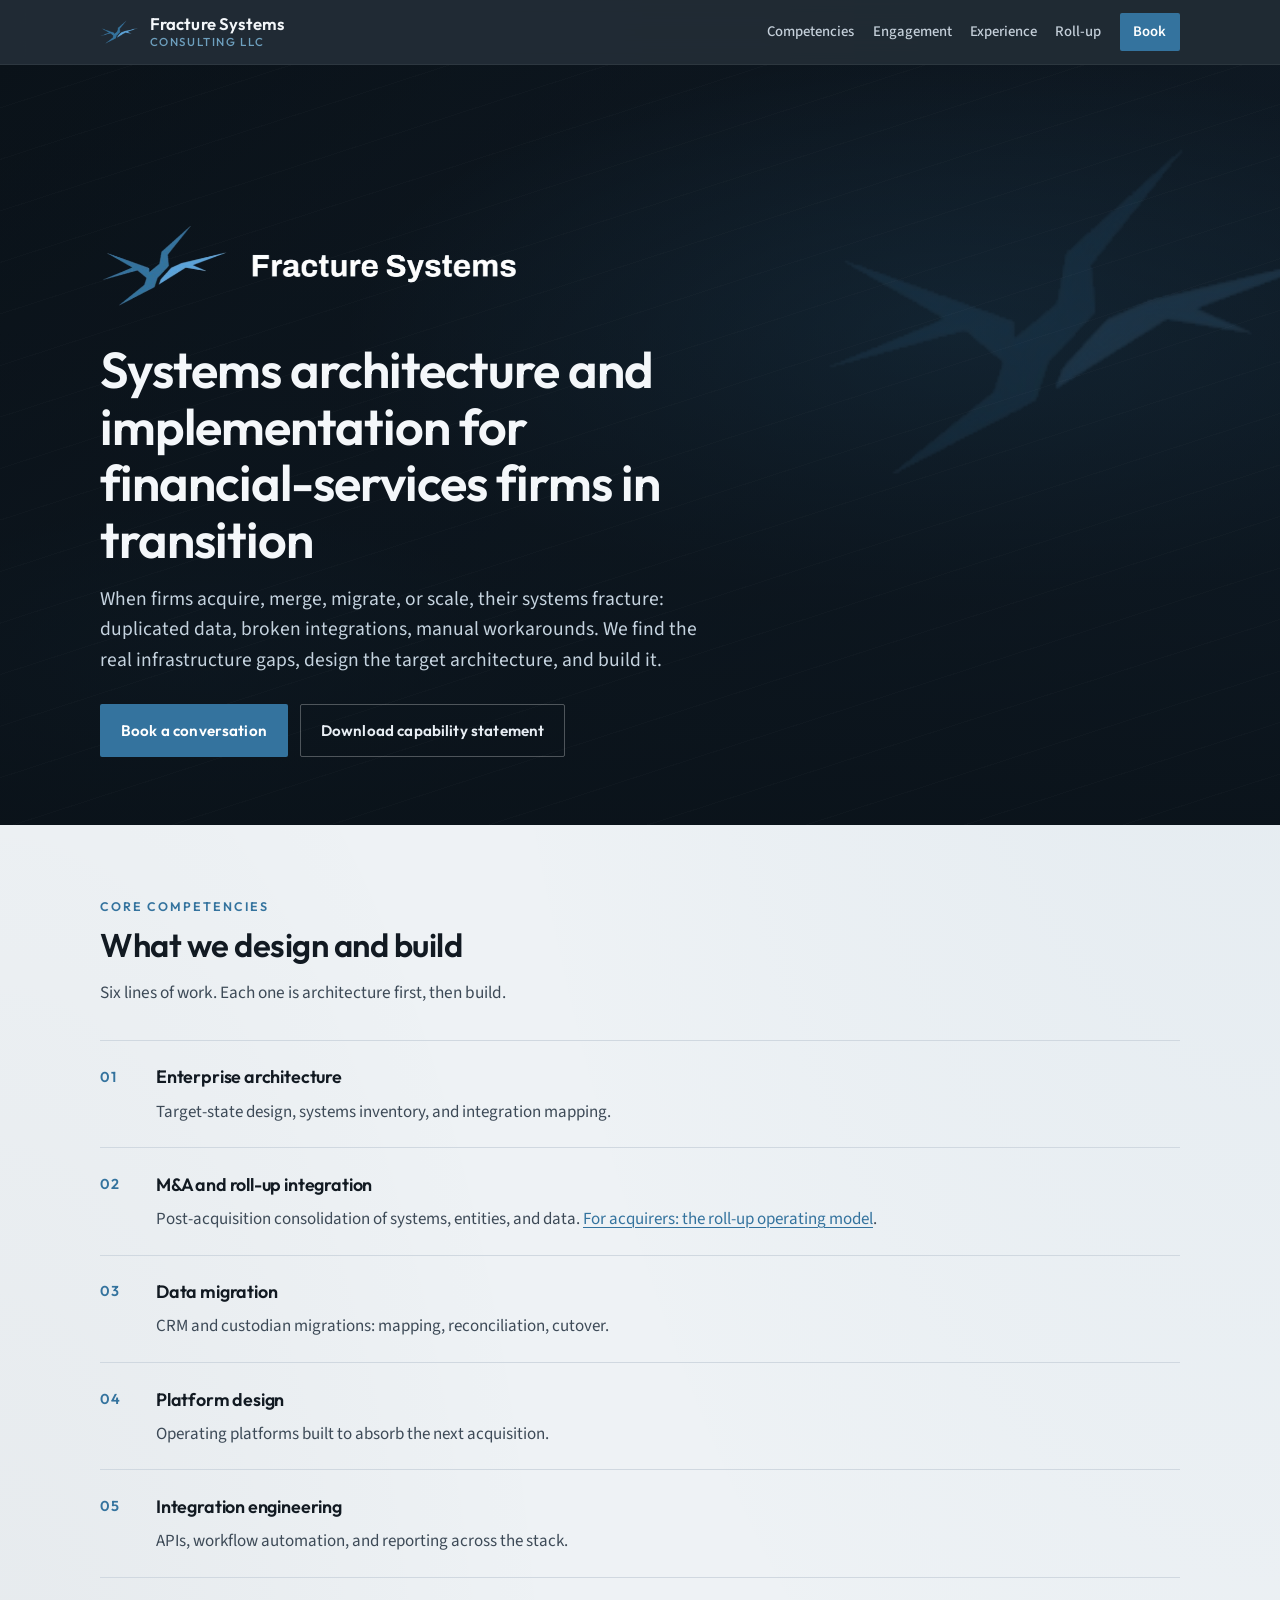
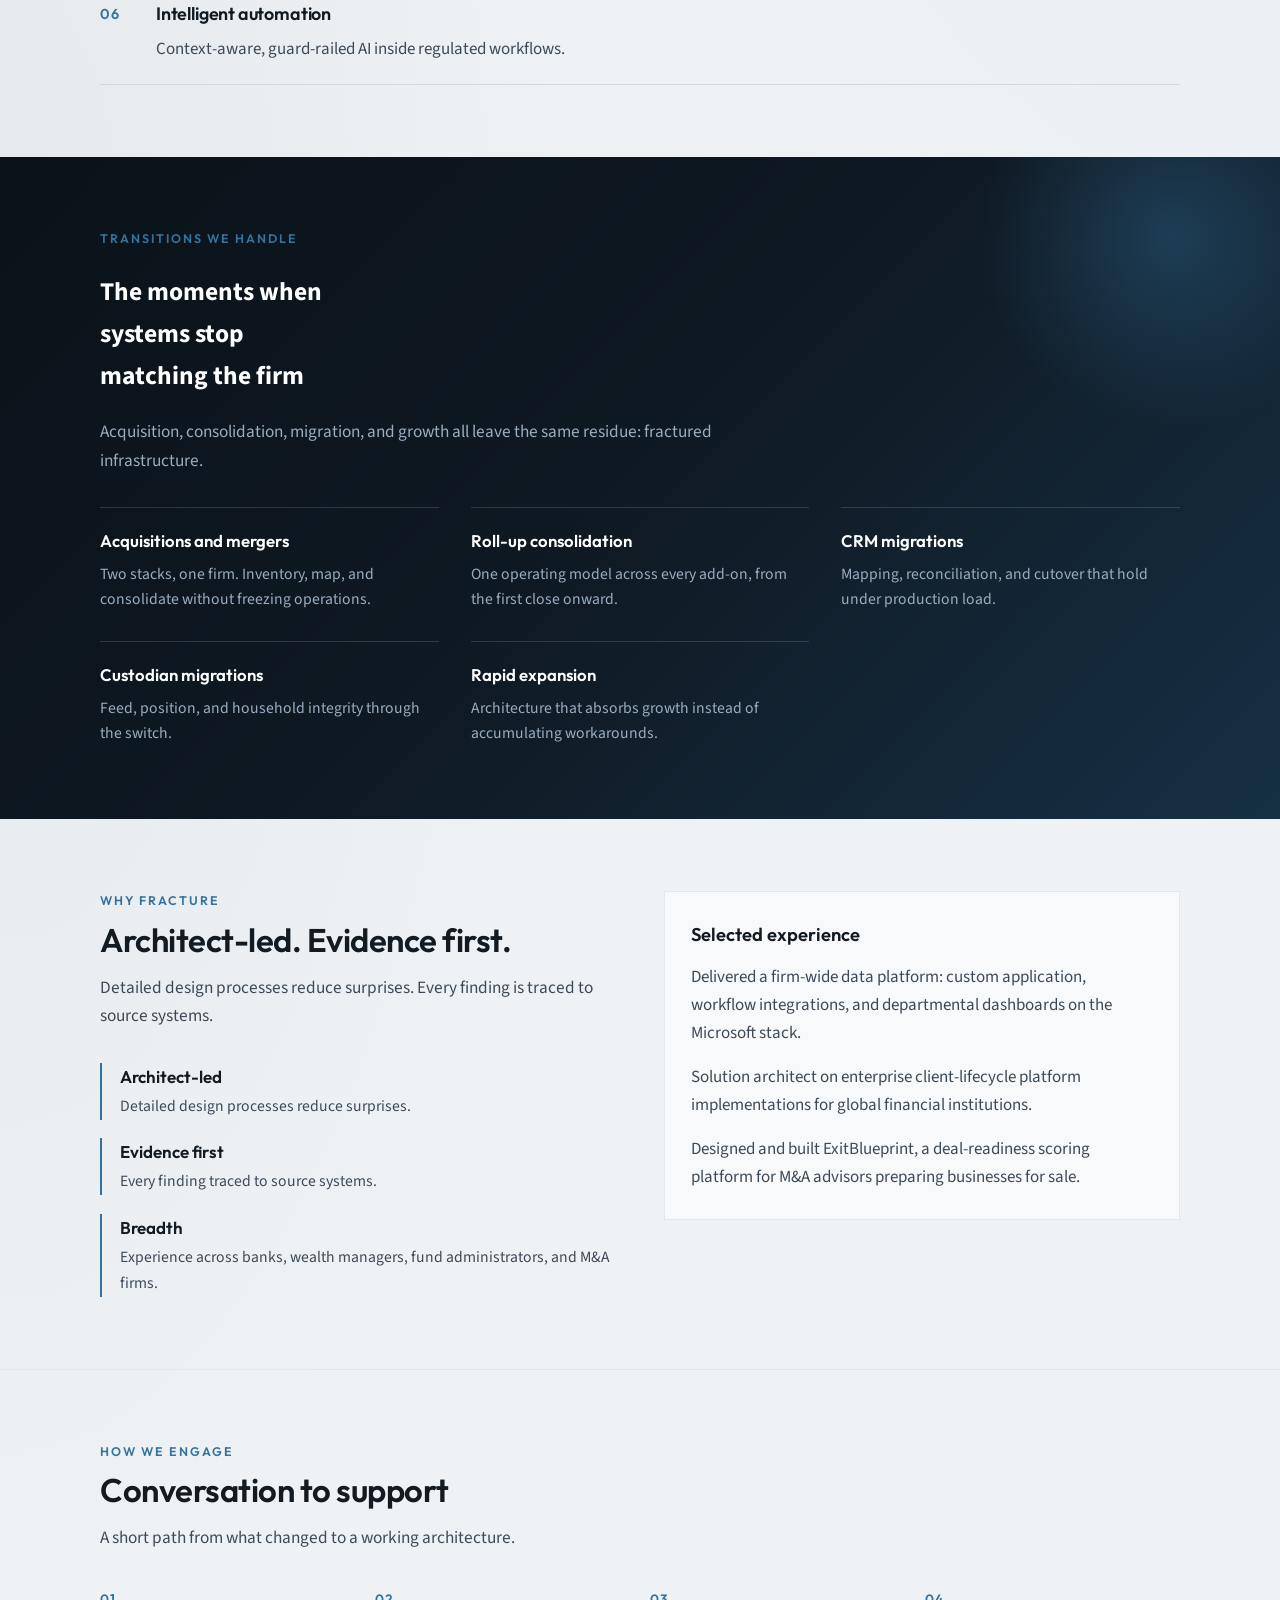
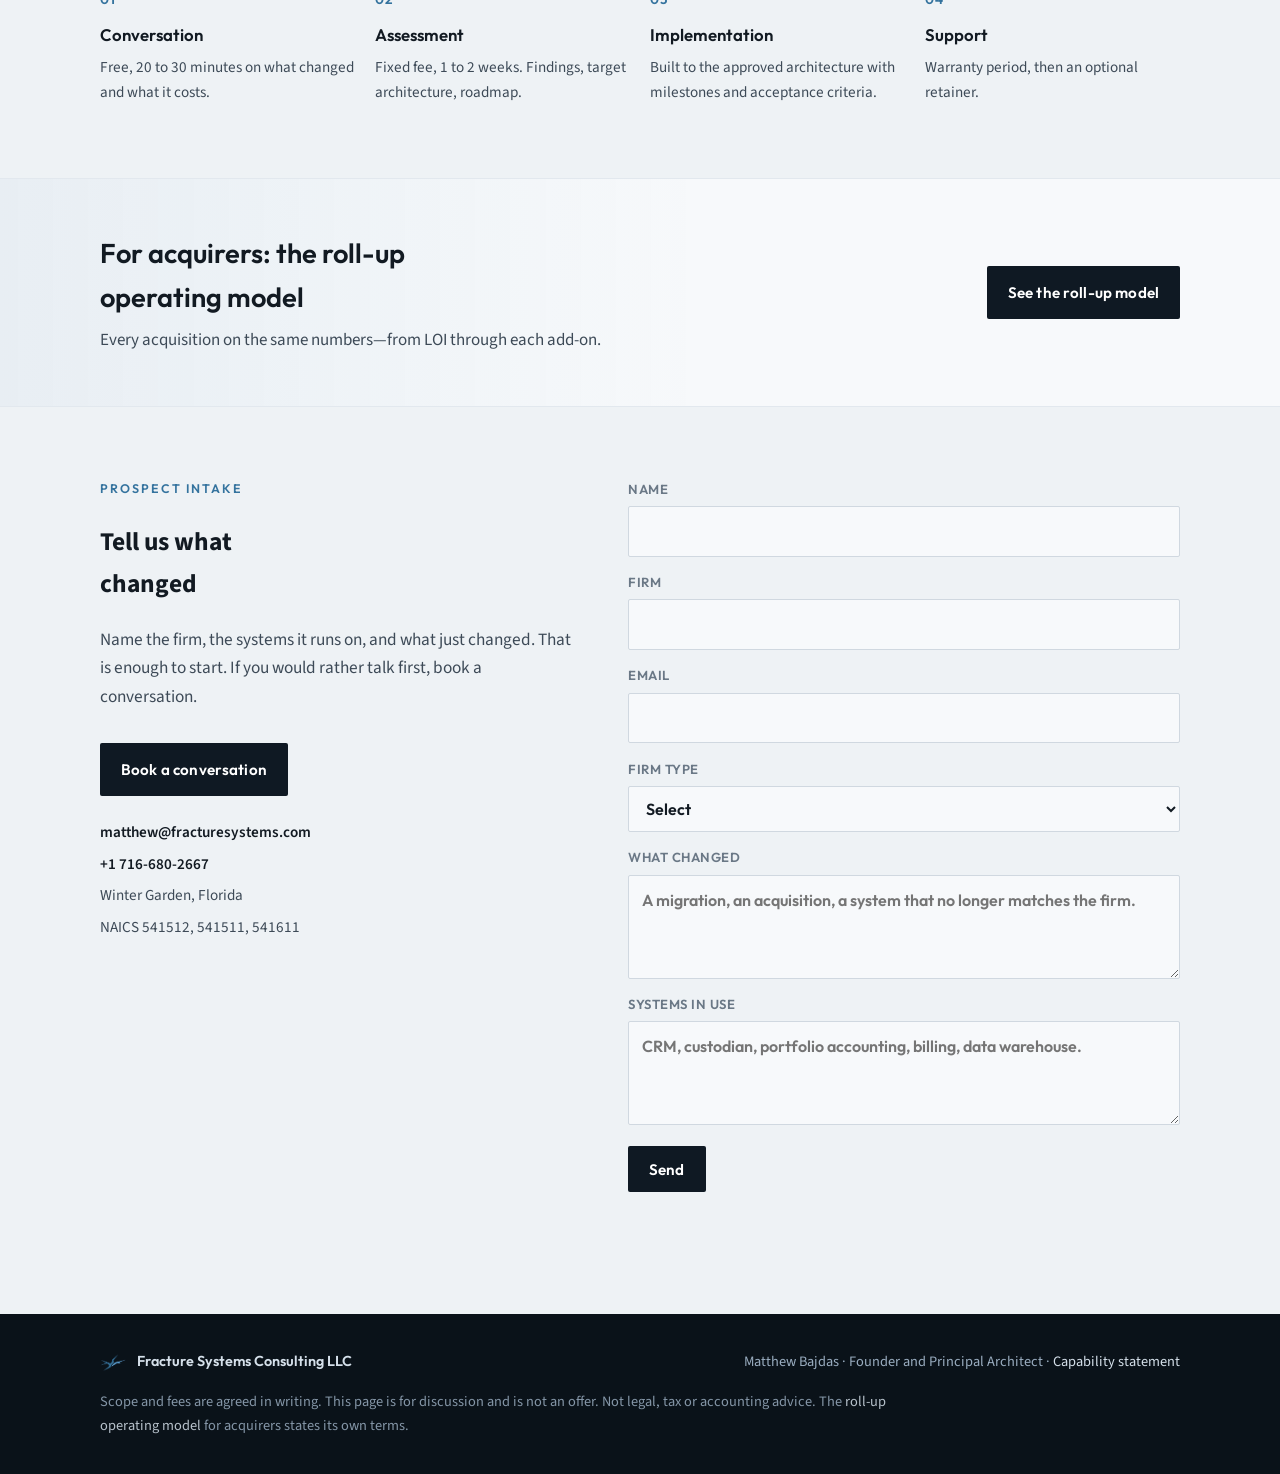
==== commit 6f806dc0: "Add capability-statement logo and redesign the site. Replace the essay-style cream layout with a nav" ====
--- a/index.html
+++ b/index.html
@@ -5,236 +5,290 @@
 <meta name="viewport" content="width=device-width, initial-scale=1">
 <title>Fracture Systems Consulting LLC · Systems architecture and implementation</title>
 <meta name="description" content="Systems architecture and implementation for financial-services firms in transition. When firms acquire, merge, migrate, or scale, their systems fracture. We find the real infrastructure gaps, design the target architecture, and build it.">
-<meta name="theme-color" content="#f6f4ef" media="(prefers-color-scheme: light)">
-<meta name="theme-color" content="#12151a" media="(prefers-color-scheme: dark)">
+<meta name="theme-color" content="#0f1923">
 <meta property="og:title" content="Fracture Systems Consulting LLC">
 <meta property="og:description" content="Systems architecture and implementation for financial-services firms in transition.">
 <meta property="og:type" content="website">
 <link rel="icon" href="brand/favicon.svg" type="image/svg+xml">
-<link rel="stylesheet" href="brand/tokens.css">
+<link rel="icon" href="brand/favicon.png" type="image/png" sizes="32x32">
+<link rel="preconnect" href="https://fonts.googleapis.com">
+<link rel="preconnect" href="https://fonts.gstatic.com" crossorigin>
+<link href="https://fonts.googleapis.com/css2?family=Outfit:wght@500;600;700&family=Source+Sans+3:ital,wght@0,400;0,500;0,600;0,700;1,400&display=swap" rel="stylesheet">
 <link rel="stylesheet" href="styles.css">
 <link rel="stylesheet" href="print.css" media="print">
 </head>
 <body>
 
-<a class="skip" href="#content">Skip to content</a>
-
-<header class="masthead">
+<a class="skip-link" href="#content">Skip to content</a>
+
+<header class="site-header">
   <div class="wrap">
-    <div class="masthead-top">
-      <a class="identity" href="index.html">
-        <img class="mark" src="brand/mark.svg" width="28" height="28" alt="">
-        <span class="wordmark">Fracture Systems Consulting LLC</span>
-      </a>
-      <p class="hero-links masthead-links">
-        <a href="capability-statement.pdf">Download capability statement</a>
-      </p>
-    </div>
-    <nav class="nav" aria-label="Primary">
+    <a class="brand-link" href="index.html">
+      <img class="brand-mark" src="brand/logo-mark.png" width="48" height="32" alt="">
+      <span class="brand-wordmark">Fracture Systems<span>Consulting LLC</span></span>
+    </a>
+    <nav class="nav-links" aria-label="Primary">
       <a href="#competencies">Competencies</a>
       <a href="#engagement">Engagement</a>
       <a href="#experience">Experience</a>
       <a href="roll-up.html">Roll-up</a>
-      <a href="#intake">Contact</a>
+      <a class="nav-cta" href="https://macro.com/app/book/eca4bc76-f4c4-539f-b771-cd7d7cb89034/fracture-discovery" target="_blank" rel="noopener noreferrer">Book</a>
     </nav>
   </div>
 </header>
 
 <main id="content">
 
-  <section class="hero home">
-    <div class="wrap">
+  <section class="hero" aria-label="Introduction">
+    <div class="hero-inner">
+      <img class="hero-lockup hero-lockup-screen" src="brand/logo-lockup.png" width="840" height="280" alt="Fracture Systems">
+      <img class="hero-lockup hero-lockup-print" src="brand/logo-lockup-on-light.png" width="840" height="280" alt="">
       <h1>Systems architecture and implementation for financial-services firms in transition</h1>
-      <p class="lede">When firms acquire, merge, migrate, or scale, their systems fracture: duplicated data, broken integrations, manual workarounds. We find the real infrastructure gaps, design the target architecture, and build it.</p>
-      <p class="hero-links">
-        <a href="capability-statement.pdf">Download capability statement</a>
-        <a href="https://macro.com/app/book/eca4bc76-f4c4-539f-b771-cd7d7cb89034/fracture-discovery" target="_blank" rel="noopener noreferrer">Book a conversation</a>
-      </p>
-    </div>
-  </section>
-
-  <div class="wrap">
-
-    <section class="section" id="competencies">
-      <p class="eyebrow">Core competencies</p>
+      <p class="hero-lead">When firms acquire, merge, migrate, or scale, their systems fracture: duplicated data, broken integrations, manual workarounds. We find the real infrastructure gaps, design the target architecture, and build it.</p>
+      <div class="hero-actions">
+        <a class="btn btn-primary" href="https://macro.com/app/book/eca4bc76-f4c4-539f-b771-cd7d7cb89034/fracture-discovery" target="_blank" rel="noopener noreferrer">Book a conversation</a>
+        <a class="btn btn-ghost" href="capability-statement.pdf">Download capability statement</a>
+      </div>
+    </div>
+  </section>
+
+  <section class="section" id="competencies">
+    <div class="wrap reveal">
+      <p class="section-kicker">Core competencies</p>
       <h2>What we design and build</h2>
-      <div class="competency-grid">
-        <article class="competency">
-          <h3>Enterprise architecture</h3>
-          <p>Target-state design, systems inventory, and integration mapping.</p>
-        </article>
-        <article class="competency">
-          <h3>M&amp;A and roll-up integration</h3>
-          <p>Post-acquisition consolidation of systems, entities, and data.</p>
-          <p class="more"><a href="roll-up.html">For acquirers: the roll-up operating model</a></p>
-        </article>
-        <article class="competency">
-          <h3>Data migration</h3>
-          <p>CRM and custodian migrations: mapping, reconciliation, cutover.</p>
-        </article>
-        <article class="competency">
-          <h3>Platform design</h3>
-          <p>Operating platforms built to absorb the next acquisition.</p>
-        </article>
-        <article class="competency">
-          <h3>Integration engineering</h3>
-          <p>APIs, workflow automation, and reporting across the stack.</p>
-        </article>
-        <article class="competency">
-          <h3>Intelligent automation</h3>
-          <p>Context-aware, guard-railed AI inside regulated workflows.</p>
-        </article>
-      </div>
-    </section>
-
-    <section class="transitions" id="transitions">
-      <p class="eyebrow">Transitions we handle</p>
-      <ul class="transition-list">
-        <li>Acquisitions and mergers</li>
-        <li>Roll-up consolidation</li>
-        <li>CRM migrations</li>
-        <li>Custodian migrations</li>
-        <li>Rapid expansion</li>
-      </ul>
-    </section>
-
-    <section class="why" id="why">
-      <p class="eyebrow">Why Fracture</p>
-      <div class="why-grid">
-        <article class="why-item">
-          <h3>Architect-led</h3>
-          <p>Detailed design processes reduce surprises.</p>
-        </article>
-        <article class="why-item">
-          <h3>Evidence first</h3>
-          <p>Every finding traced to source systems.</p>
-        </article>
-        <article class="why-item">
-          <h3>Breadth</h3>
-          <p>Experience across banks, wealth managers, fund administrators, and M&amp;A firms.</p>
-        </article>
-      </div>
-    </section>
-
-    <section class="experience" id="experience">
-      <p class="eyebrow">Selected experience</p>
-      <ol class="proofs">
-        <li>Delivered a firm-wide data platform: custom application, workflow integrations, and departmental dashboards on the Microsoft stack.</li>
-        <li>Solution architect on enterprise client-lifecycle platform implementations for global financial institutions.</li>
-        <li>Designed and built ExitBlueprint, a deal-readiness scoring platform for M&amp;A advisors preparing businesses for sale.</li>
+      <p class="section-lede">Six lines of work. Each one is architecture first, then build.</p>
+      <ol class="comp-list">
+        <li>
+          <span class="comp-num" aria-hidden="true">01</span>
+          <div>
+            <h3>Enterprise architecture</h3>
+            <p>Target-state design, systems inventory, and integration mapping.</p>
+          </div>
+        </li>
+        <li>
+          <span class="comp-num" aria-hidden="true">02</span>
+          <div>
+            <h3>M&amp;A and roll-up integration</h3>
+            <p>Post-acquisition consolidation of systems, entities, and data. <a href="roll-up.html">For acquirers: the roll-up operating model</a>.</p>
+          </div>
+        </li>
+        <li>
+          <span class="comp-num" aria-hidden="true">03</span>
+          <div>
+            <h3>Data migration</h3>
+            <p>CRM and custodian migrations: mapping, reconciliation, cutover.</p>
+          </div>
+        </li>
+        <li>
+          <span class="comp-num" aria-hidden="true">04</span>
+          <div>
+            <h3>Platform design</h3>
+            <p>Operating platforms built to absorb the next acquisition.</p>
+          </div>
+        </li>
+        <li>
+          <span class="comp-num" aria-hidden="true">05</span>
+          <div>
+            <h3>Integration engineering</h3>
+            <p>APIs, workflow automation, and reporting across the stack.</p>
+          </div>
+        </li>
+        <li>
+          <span class="comp-num" aria-hidden="true">06</span>
+          <div>
+            <h3>Intelligent automation</h3>
+            <p>Context-aware, guard-railed AI inside regulated workflows.</p>
+          </div>
+        </li>
       </ol>
-    </section>
-
-  </div>
-
-  <section class="band" id="engagement">
-    <div class="wrap">
-      <p class="eyebrow">How we engage</p>
-      <div class="track steps-4">
-        <div class="stage">
-          <div class="stage-name">1 · Conversation</div>
-          <div class="stage-work">Free, 20 to 30 minutes<span>on what changed and what it costs</span></div>
-          <p class="stage-cta"><a href="https://macro.com/app/book/eca4bc76-f4c4-539f-b771-cd7d7cb89034/fracture-discovery" target="_blank" rel="noopener noreferrer">Book a conversation</a></p>
-        </div>
-        <div class="stage">
-          <div class="stage-name">2 · Assessment</div>
-          <div class="stage-work">Fixed fee, 1 to 2 weeks<span>Findings, target architecture, roadmap.</span></div>
-        </div>
-        <div class="stage">
-          <div class="stage-name">3 · Implementation</div>
-          <div class="stage-work">Built to the approved architecture<span>with milestones and acceptance criteria</span></div>
-        </div>
-        <div class="stage">
-          <div class="stage-name">4 · Support</div>
-          <div class="stage-work">Warranty period<span>then an optional retainer</span></div>
-        </div>
-      </div>
-    </div>
-  </section>
-
-  <div class="wrap">
-
-    <section class="intake" id="intake" aria-labelledby="intake-title">
+    </div>
+  </section>
+
+  <section class="band" id="transitions">
+    <div class="wrap reveal">
+      <p class="section-kicker">Transitions we handle</p>
+      <h2>The moments when systems stop matching the firm</h2>
+      <p class="section-lede">Acquisition, consolidation, migration, and growth all leave the same residue: fractured infrastructure.</p>
+      <div class="band-grid">
+        <article>
+          <h3>Acquisitions and mergers</h3>
+          <p>Two stacks, one firm. Inventory, map, and consolidate without freezing operations.</p>
+        </article>
+        <article>
+          <h3>Roll-up consolidation</h3>
+          <p>One operating model across every add-on, from the first close onward.</p>
+        </article>
+        <article>
+          <h3>CRM migrations</h3>
+          <p>Mapping, reconciliation, and cutover that hold under production load.</p>
+        </article>
+        <article>
+          <h3>Custodian migrations</h3>
+          <p>Feed, position, and household integrity through the switch.</p>
+        </article>
+        <article>
+          <h3>Rapid expansion</h3>
+          <p>Architecture that absorbs growth instead of accumulating workarounds.</p>
+        </article>
+      </div>
+    </div>
+  </section>
+
+  <section class="section" id="why">
+    <div class="wrap split reveal">
       <div>
-        <p class="eyebrow">Prospect intake</p>
+        <p class="section-kicker">Why Fracture</p>
+        <h2>Architect-led. Evidence first.</h2>
+        <p class="section-lede">Detailed design processes reduce surprises. Every finding is traced to source systems.</p>
+        <ul class="proof-list">
+          <li>
+            <strong>Architect-led</strong>
+            <p>Detailed design processes reduce surprises.</p>
+          </li>
+          <li>
+            <strong>Evidence first</strong>
+            <p>Every finding traced to source systems.</p>
+          </li>
+          <li>
+            <strong>Breadth</strong>
+            <p>Experience across banks, wealth managers, fund administrators, and M&amp;A firms.</p>
+          </li>
+        </ul>
+      </div>
+      <aside class="experience-block" id="experience">
+        <h3>Selected experience</h3>
+        <p>Delivered a firm-wide data platform: custom application, workflow integrations, and departmental dashboards on the Microsoft stack.</p>
+        <p>Solution architect on enterprise client-lifecycle platform implementations for global financial institutions.</p>
+        <p>Designed and built ExitBlueprint, a deal-readiness scoring platform for M&amp;A advisors preparing businesses for sale.</p>
+      </aside>
+    </div>
+  </section>
+
+  <section class="section" id="engagement">
+    <div class="wrap reveal">
+      <p class="section-kicker">How we engage</p>
+      <h2>Conversation to support</h2>
+      <p class="section-lede">A short path from what changed to a working architecture.</p>
+      <ol class="steps">
+        <li>
+          <h3>Conversation</h3>
+          <p>Free, 20 to 30 minutes on what changed and what it costs.</p>
+        </li>
+        <li>
+          <h3>Assessment</h3>
+          <p>Fixed fee, 1 to 2 weeks. Findings, target architecture, roadmap.</p>
+        </li>
+        <li>
+          <h3>Implementation</h3>
+          <p>Built to the approved architecture with milestones and acceptance criteria.</p>
+        </li>
+        <li>
+          <h3>Support</h3>
+          <p>Warranty period, then an optional retainer.</p>
+        </li>
+      </ol>
+    </div>
+  </section>
+
+  <section class="acquirer">
+    <div class="wrap reveal">
+      <div>
+        <h2>For acquirers: the roll-up operating model</h2>
+        <p>Every acquisition on the same numbers—from LOI through each add-on.</p>
+      </div>
+      <a class="btn btn-on-light" href="roll-up.html">See the roll-up model</a>
+    </div>
+  </section>
+
+  <section class="contact" id="intake" aria-labelledby="intake-title">
+    <div class="wrap contact-grid reveal">
+      <div>
+        <p class="section-kicker">Prospect intake</p>
         <h2 id="intake-title">Tell us what changed</h2>
-        <p class="intro">Name the firm, the systems it runs on, and what just changed. That is enough to start. If you would rather talk first, book a conversation.</p>
-        <p class="book"><a href="https://macro.com/app/book/eca4bc76-f4c4-539f-b771-cd7d7cb89034/fracture-discovery" target="_blank" rel="noopener noreferrer">Book a conversation</a></p>
-      </div>
-      <form class="intake-form" id="intake-form" action="mailto:matthew@fracturesystems.com" method="post" enctype="text/plain">
-        <div class="field-row">
-          <div class="field">
-            <label for="intake-name">Name</label>
-            <input id="intake-name" name="name" type="text" autocomplete="name" required maxlength="200">
-          </div>
-          <div class="field">
-            <label for="intake-firm">Firm</label>
-            <input id="intake-firm" name="firm" type="text" autocomplete="organization" required maxlength="200">
-          </div>
-        </div>
-        <div class="field-row">
-          <div class="field">
-            <label for="intake-email">Email</label>
-            <input id="intake-email" name="email" type="email" autocomplete="email" required maxlength="200">
-          </div>
-          <div class="field">
-            <label for="intake-firm-type">Firm type</label>
-            <select id="intake-firm-type" name="firmType" required>
-              <option value="">Select</option>
-              <option value="bank">Bank</option>
-              <option value="wealth-manager">Wealth manager</option>
-              <option value="fund-administrator">Fund administrator</option>
-              <option value="insurance-accounting-advisory">Insurance, accounting, or advisory</option>
-              <option value="pe-platform-or-family-office">PE platform or family office</option>
-              <option value="other">Other</option>
-            </select>
-          </div>
-        </div>
-        <div class="field">
-          <label for="intake-changed">What changed</label>
+        <p class="section-lede">Name the firm, the systems it runs on, and what just changed. That is enough to start. If you would rather talk first, book a conversation.</p>
+        <a class="btn btn-on-light" href="https://macro.com/app/book/eca4bc76-f4c4-539f-b771-cd7d7cb89034/fracture-discovery" target="_blank" rel="noopener noreferrer">Book a conversation</a>
+        <ul class="contact-meta">
+          <li><a href="mailto:matthew@fracturesystems.com">matthew@fracturesystems.com</a></li>
+          <li><a href="tel:+17166802667">+1 716-680-2667</a></li>
+          <li>Winter Garden, Florida</li>
+          <li>NAICS 541512, 541511, 541611</li>
+        </ul>
+      </div>
+      <form class="intake" id="intake-form" action="mailto:matthew@fracturesystems.com" method="post" enctype="text/plain">
+        <label for="intake-name">Name
+          <input id="intake-name" name="name" type="text" autocomplete="name" required maxlength="200">
+        </label>
+        <label for="intake-firm">Firm
+          <input id="intake-firm" name="firm" type="text" autocomplete="organization" required maxlength="200">
+        </label>
+        <label for="intake-email">Email
+          <input id="intake-email" name="email" type="email" autocomplete="email" required maxlength="200">
+        </label>
+        <label for="intake-firm-type">Firm type
+          <select id="intake-firm-type" name="firmType" required>
+            <option value="">Select</option>
+            <option value="bank">Bank</option>
+            <option value="wealth-manager">Wealth manager</option>
+            <option value="fund-administrator">Fund administrator</option>
+            <option value="insurance-accounting-advisory">Insurance, accounting, or advisory</option>
+            <option value="pe-platform-or-family-office">PE platform or family office</option>
+            <option value="other">Other</option>
+          </select>
+        </label>
+        <label for="intake-changed">What changed
           <textarea id="intake-changed" name="whatChanged" required maxlength="4000" placeholder="A migration, an acquisition, a system that no longer matches the firm."></textarea>
-        </div>
-        <div class="field">
-          <label for="intake-systems">Systems in use</label>
+        </label>
+        <label for="intake-systems">Systems in use
           <textarea id="intake-systems" name="systemsInUse" required maxlength="4000" placeholder="CRM, custodian, portfolio accounting, billing, data warehouse."></textarea>
-        </div>
+        </label>
         <div class="hp" aria-hidden="true">
           <label for="intake-website">Website</label>
           <input id="intake-website" name="website" type="text" tabindex="-1" autocomplete="off">
         </div>
-        <div class="form-actions">
-          <button type="submit">Send</button>
-          <p class="form-status" id="intake-status" role="status"></p>
+        <div class="intake-actions">
+          <button class="btn btn-on-light" type="submit">Send</button>
         </div>
+        <p class="form-status" id="intake-status" role="status"></p>
       </form>
-    </section>
-
+    </div>
+  </section>
+
+</main>
+
+<footer class="site-footer">
+  <div class="wrap">
+    <a class="footer-brand" href="index.html">
+      <img src="brand/logo-mark.png" width="32" height="22" alt="">
+      Fracture Systems Consulting LLC
+    </a>
+    <div>
+      Matthew Bajdas · Founder and Principal Architect ·
+      <a href="capability-statement.pdf">Capability statement</a>
+    </div>
   </div>
-
-</main>
-
-<footer>
-  <div class="wrap">
-    <div class="footer-grid">
-      <div>
-        <div class="footer-name">Fracture Systems Consulting LLC</div>
-        <div class="contact">
-          Matthew Bajdas<br>
-          Founder and Principal Architect<br>
-          <a href="mailto:matthew@fracturesystems.com">matthew@fracturesystems.com</a><br>
-          <a href="tel:+17166802667">+1 716-680-2667</a><br>
-          <span class="place">Winter Garden, Florida</span><br>
-          <span class="place">NAICS 541512, 541511, 541611</span>
-        </div>
-      </div>
-      <div>
-        <p class="disclaimer">Scope and fees are agreed in writing. This page is for discussion and is not an offer. Not legal, tax or accounting advice. The <a href="roll-up.html">roll-up operating model</a> for acquirers states its own terms.</p>
-        <p class="disclaimer"><a href="capability-statement.pdf">Download capability statement</a></p>
-      </div>
-    </div>
+  <div class="wrap" style="margin-top:1rem;opacity:0.85">
+    <p style="margin:0;max-width:52rem">Scope and fees are agreed in writing. This page is for discussion and is not an offer. Not legal, tax or accounting advice. The <a href="roll-up.html">roll-up operating model</a> for acquirers states its own terms.</p>
   </div>
 </footer>
 
 <script src="intake.js"></script>
+<script>
+(function () {
+  var nodes = document.querySelectorAll(".reveal");
+  if (!("IntersectionObserver" in window) || !nodes.length) {
+    nodes.forEach(function (n) { n.classList.add("is-visible"); });
+    return;
+  }
+  var io = new IntersectionObserver(function (entries) {
+    entries.forEach(function (e) {
+      if (e.isIntersecting) {
+        e.target.classList.add("is-visible");
+        io.unobserve(e.target);
+      }
+    });
+  }, { rootMargin: "0px 0px -8% 0px", threshold: 0.12 });
+  nodes.forEach(function (n) { io.observe(n); });
+})();
+</script>
 </body>
 </html>
--- a/styles.css
+++ b/styles.css
@@ -1,763 +1,904 @@
-/* Layout for the Fracture Systems site.
-   Colors and type stacks: brand/tokens.css.
-   Print: print.css. */
-
-* { box-sizing: border-box; }
-
-html { -webkit-text-size-adjust: 100%; }
+@import url("brand/tokens.css");
+
+*,
+*::before,
+*::after {
+  box-sizing: border-box;
+}
+
+html {
+  scroll-behavior: smooth;
+}
 
 body {
   margin: 0;
-  background: var(--paper);
+  font-family: var(--font-text);
+  font-size: 1.0625rem;
+  line-height: 1.65;
   color: var(--ink);
-  font: 400 17px/1.62 var(--font-text);
-  font-feature-settings: "kern" 1;
+  background:
+    radial-gradient(120% 80% at 100% 0%, rgba(52, 115, 158, 0.07), transparent 55%),
+    radial-gradient(90% 60% at 0% 40%, rgba(15, 25, 35, 0.04), transparent 50%),
+    var(--paper);
   -webkit-font-smoothing: antialiased;
 }
 
-h1, h2, h3, .display {
-  font-family: var(--font-display);
-  font-weight: 600;
-  letter-spacing: -0.012em;
-  line-height: 1.14;
-  margin: 0;
-}
-
-p { margin: 0 0 1em; }
-p:last-child { margin-bottom: 0; }
+img {
+  max-width: 100%;
+  height: auto;
+  display: block;
+}
 
 a {
-  color: inherit;
-  text-decoration-color: var(--accent-soft);
-  text-underline-offset: 3px;
-}
-
-a:hover { color: var(--accent); }
-
-a:focus-visible {
-  outline: 2px solid var(--accent);
+  color: var(--steel);
+  text-decoration-thickness: 1px;
+  text-underline-offset: 0.18em;
+}
+
+a:hover {
+  color: var(--steel-bright);
+}
+
+:focus-visible {
+  outline: 2px solid var(--steel);
   outline-offset: 3px;
 }
 
-.skip {
+.skip-link {
   position: absolute;
-  left: 12px;
-  top: -48px;
-  background: var(--band);
-  color: var(--band-ink);
-  padding: 8px 12px;
-  z-index: 2;
-}
-
-.skip:focus { top: 12px; }
+  left: 1rem;
+  top: -4rem;
+  background: var(--navy);
+  color: #fff;
+  padding: 0.55rem 0.9rem;
+  z-index: 100;
+  border-radius: 2px;
+}
+
+.skip-link:focus {
+  top: 1rem;
+}
 
 .wrap {
-  width: 100%;
-  max-width: 1080px;
+  width: min(1080px, calc(100% - 2.5rem));
+  margin-inline: auto;
+}
+
+/* ——— Site header ——— */
+.site-header {
+  position: sticky;
+  top: 0;
+  z-index: 40;
+  background: color-mix(in srgb, var(--navy) 92%, transparent);
+  backdrop-filter: blur(12px);
+  border-bottom: 1px solid rgba(255, 255, 255, 0.06);
+}
+
+.site-header .wrap {
+  display: flex;
+  align-items: center;
+  justify-content: space-between;
+  gap: 1rem;
+  min-height: 4rem;
+}
+
+.brand-link {
+  display: inline-flex;
+  align-items: center;
+  gap: 0.75rem;
+  text-decoration: none;
+  color: #f4f7fa;
+}
+
+.brand-link:hover {
+  color: #fff;
+}
+
+.brand-mark {
+  width: 2.35rem;
+  height: auto;
+  flex-shrink: 0;
+}
+
+.brand-wordmark {
+  font-family: var(--font-display);
+  font-weight: 600;
+  font-size: 1.05rem;
+  letter-spacing: 0.01em;
+  line-height: 1.1;
+}
+
+.brand-wordmark span {
+  display: block;
+  font-weight: 500;
+  font-size: 0.72rem;
+  letter-spacing: 0.14em;
+  text-transform: uppercase;
+  color: var(--steel-soft);
+  margin-top: 0.12rem;
+}
+
+.nav-links {
+  display: flex;
+  flex-wrap: wrap;
+  gap: 0.35rem 1.15rem;
+  align-items: center;
+  font-size: 0.92rem;
+}
+
+.nav-links a {
+  color: #c5d0da;
+  text-decoration: none;
+  font-weight: 500;
+}
+
+.nav-links a:hover {
+  color: #fff;
+}
+
+.nav-cta {
+  color: #fff !important;
+  background: var(--steel);
+  padding: 0.45rem 0.85rem;
+  border-radius: 2px;
+  font-weight: 600 !important;
+}
+
+.nav-cta:hover {
+  background: var(--steel-bright);
+}
+
+/* ——— Hero: one composition ——— */
+.hero {
+  position: relative;
+  min-height: min(92vh, 760px);
+  display: grid;
+  align-items: end;
+  color: #f4f7fa;
+  background:
+    linear-gradient(180deg, rgba(10, 18, 25, 0.35) 0%, rgba(10, 18, 25, 0.55) 45%, rgba(10, 18, 25, 0.92) 100%),
+    radial-gradient(ellipse 80% 60% at 75% 35%, rgba(52, 115, 158, 0.28), transparent 60%),
+    radial-gradient(ellipse 50% 40% at 15% 80%, rgba(52, 115, 158, 0.12), transparent 55%),
+    linear-gradient(145deg, #0a1219 0%, #0f1923 40%, #152636 100%);
+  overflow: hidden;
+  isolation: isolate;
+}
+
+.hero::before {
+  content: "";
+  position: absolute;
+  inset: 0;
+  z-index: -1;
+  background-image: url("brand/logo-mark.png");
+  background-repeat: no-repeat;
+  background-position: 108% 18%;
+  background-size: min(58vw, 520px) auto;
+  opacity: 0.14;
+  filter: blur(0.5px);
+  animation: mark-drift 18s var(--ease-out) infinite alternate;
+  pointer-events: none;
+}
+
+.hero::after {
+  content: "";
+  position: absolute;
+  inset: 0;
+  z-index: -1;
+  background:
+    repeating-linear-gradient(
+      -18deg,
+      transparent,
+      transparent 48px,
+      rgba(255, 255, 255, 0.015) 48px,
+      rgba(255, 255, 255, 0.015) 49px
+    );
+  pointer-events: none;
+}
+
+@keyframes mark-drift {
+  from { transform: translate3d(0, 0, 0) scale(1); }
+  to { transform: translate3d(-3%, 4%, 0) scale(1.04); }
+}
+
+.hero-inner {
+  width: min(1080px, calc(100% - 2.5rem));
   margin: 0 auto;
-  padding: 0 28px;
-}
-
-section[id] { scroll-margin-top: 18px; }
-
-.eyebrow {
-  font-family: var(--font-text);
-  font-size: 11px;
+  padding: 5.5rem 0 4.25rem;
+}
+
+.hero-lockup {
+  width: min(100%, 420px);
+  margin-bottom: 2.25rem;
+  opacity: 0;
+  transform: translateY(18px);
+  animation: rise 0.9s var(--ease-out) 0.1s forwards;
+}
+
+.hero-lockup-print {
+  display: none;
+}
+
+.hero h1 {
+  margin: 0 0 1rem;
+  max-width: 18ch;
+  font-family: var(--font-display);
+  font-weight: 600;
+  font-size: clamp(2rem, 4.6vw, 3.15rem);
+  line-height: 1.12;
+  letter-spacing: -0.02em;
+  opacity: 0;
+  transform: translateY(18px);
+  animation: rise 0.9s var(--ease-out) 0.22s forwards;
+}
+
+.hero-lead {
+  margin: 0 0 1.85rem;
+  max-width: 38rem;
+  font-size: clamp(1.05rem, 1.7vw, 1.22rem);
+  line-height: 1.55;
+  color: #c5d3df;
+  opacity: 0;
+  transform: translateY(18px);
+  animation: rise 0.9s var(--ease-out) 0.34s forwards;
+}
+
+.hero-actions {
+  display: flex;
+  flex-wrap: wrap;
+  gap: 0.75rem;
+  opacity: 0;
+  transform: translateY(18px);
+  animation: rise 0.9s var(--ease-out) 0.46s forwards;
+}
+
+@keyframes rise {
+  to {
+    opacity: 1;
+    transform: translateY(0);
+  }
+}
+
+@media (prefers-reduced-motion: reduce) {
+  .hero::before {
+    animation: none;
+  }
+
+  .hero-lockup,
+  .hero h1,
+  .hero-lead,
+  .hero-actions,
+  .reveal {
+    opacity: 1 !important;
+    transform: none !important;
+    animation: none !important;
+    transition: none !important;
+  }
+}
+
+/* ——— Buttons ——— */
+.btn {
+  display: inline-flex;
+  align-items: center;
+  justify-content: center;
+  gap: 0.4rem;
+  padding: 0.8rem 1.25rem;
+  border: 1px solid transparent;
+  border-radius: 2px;
+  font-family: var(--font-display);
+  font-size: 0.95rem;
+  font-weight: 600;
+  letter-spacing: 0.01em;
+  text-decoration: none;
+  cursor: pointer;
+  transition: background 0.2s ease, border-color 0.2s ease, color 0.2s ease, transform 0.2s ease;
+}
+
+.btn:hover {
+  transform: translateY(-1px);
+}
+
+.btn-primary {
+  background: var(--steel);
+  color: #fff;
+}
+
+.btn-primary:hover {
+  background: var(--steel-bright);
+  color: #fff;
+}
+
+.btn-ghost {
+  background: transparent;
+  color: #e8eef4;
+  border-color: rgba(255, 255, 255, 0.28);
+}
+
+.btn-ghost:hover {
+  border-color: rgba(255, 255, 255, 0.55);
+  color: #fff;
+}
+
+.btn-on-light {
+  background: var(--navy);
+  color: #fff;
+}
+
+.btn-on-light:hover {
+  background: #1a2b3a;
+  color: #fff;
+}
+
+.btn-outline-dark {
+  background: transparent;
+  color: var(--ink);
+  border-color: var(--rule);
+}
+
+.btn-outline-dark:hover {
+  border-color: var(--steel);
+  color: var(--steel);
+}
+
+/* ——— Sections ——— */
+.section {
+  padding: 4.5rem 0;
+}
+
+.section + .section {
+  border-top: 1px solid var(--rule-soft);
+}
+
+.section-kicker {
+  margin: 0 0 0.55rem;
+  font-family: var(--font-display);
+  font-size: 0.78rem;
   font-weight: 600;
   letter-spacing: 0.16em;
   text-transform: uppercase;
-  color: var(--accent);
-  margin: 0 0 14px;
-}
-
-/* ---------- masthead ---------- */
-
-.masthead {
+  color: var(--steel);
+}
+
+.section h2 {
+  margin: 0 0 0.85rem;
+  font-family: var(--font-display);
+  font-weight: 600;
+  font-size: clamp(1.55rem, 2.8vw, 2.05rem);
+  line-height: 1.2;
+  letter-spacing: -0.015em;
+  max-width: 22ch;
+}
+
+.section-lede {
+  margin: 0 0 2rem;
+  max-width: 40rem;
+  color: var(--ink-soft);
+  font-size: 1.08rem;
+}
+
+.reveal {
+  opacity: 0;
+  transform: translateY(16px);
+  transition: opacity 0.7s var(--ease-out), transform 0.7s var(--ease-out);
+}
+
+.reveal.is-visible {
+  opacity: 1;
+  transform: none;
+}
+
+/* Competencies — stacked rows, not cards */
+.comp-list {
+  list-style: none;
+  margin: 0;
+  padding: 0;
+  display: grid;
+  gap: 0;
+}
+
+.comp-list li {
+  display: grid;
+  grid-template-columns: 2.5rem 1fr;
+  gap: 1rem;
+  padding: 1.35rem 0;
+  border-top: 1px solid var(--rule);
+  align-items: start;
+}
+
+.comp-list li:last-child {
   border-bottom: 1px solid var(--rule);
-  padding: 22px 0 18px;
-}
-
-.masthead-top {
+}
+
+.comp-num {
+  font-family: var(--font-display);
+  font-weight: 600;
+  font-size: 0.9rem;
+  color: var(--steel);
+  letter-spacing: 0.04em;
+  padding-top: 0.2rem;
+}
+
+.comp-list h3 {
+  margin: 0 0 0.35rem;
+  font-family: var(--font-display);
+  font-size: 1.12rem;
+  font-weight: 600;
+  letter-spacing: -0.01em;
+}
+
+.comp-list p {
+  margin: 0;
+  color: var(--ink-soft);
+  max-width: 48rem;
+}
+
+/* Transitions band */
+.band {
+  background:
+    linear-gradient(135deg, var(--navy-deep), var(--navy) 50%, #163044);
+  color: var(--band-ink);
+  padding: 4.5rem 0;
+  position: relative;
+  overflow: hidden;
+}
+
+.band::before {
+  content: "";
+  position: absolute;
+  right: -8%;
+  top: -20%;
+  width: 420px;
+  height: 420px;
+  background: radial-gradient(circle, rgba(52, 115, 158, 0.35), transparent 65%);
+  pointer-events: none;
+}
+
+.band h2 {
+  color: #fff;
+  max-width: 18ch;
+}
+
+.band .section-lede {
+  color: var(--band-faint);
+}
+
+.band-grid {
+  display: grid;
+  grid-template-columns: repeat(3, 1fr);
+  gap: 1.75rem 2rem;
+  margin-top: 0.5rem;
+}
+
+.band-grid article {
+  padding-top: 1.15rem;
+  border-top: 1px solid rgba(255, 255, 255, 0.14);
+}
+
+.band-grid h3 {
+  margin: 0 0 0.45rem;
+  font-family: var(--font-display);
+  font-size: 1.05rem;
+  font-weight: 600;
+  color: #fff;
+}
+
+.band-grid p {
+  margin: 0;
+  color: var(--band-faint);
+  font-size: 0.98rem;
+}
+
+/* Why + Experience split */
+.split {
+  display: grid;
+  grid-template-columns: 1fr 1fr;
+  gap: 3rem;
+  align-items: start;
+}
+
+.proof-list {
+  list-style: none;
+  margin: 0;
+  padding: 0;
+  display: grid;
+  gap: 1.15rem;
+}
+
+.proof-list li {
+  padding-left: 1.1rem;
+  border-left: 2px solid var(--steel);
+}
+
+.proof-list strong {
+  display: block;
+  font-family: var(--font-display);
+  font-weight: 600;
+  margin-bottom: 0.2rem;
+}
+
+.proof-list p {
+  margin: 0;
+  color: var(--ink-soft);
+  font-size: 0.98rem;
+}
+
+.experience-block {
+  background: var(--paper-raised);
+  border: 1px solid var(--rule-soft);
+  padding: 1.75rem 1.6rem;
+}
+
+.experience-block h3 {
+  margin: 0 0 0.75rem;
+  font-family: var(--font-display);
+  font-size: 1.15rem;
+  font-weight: 600;
+}
+
+.experience-block p {
+  margin: 0 0 1rem;
+  color: var(--ink-soft);
+}
+
+.experience-block p:last-child {
+  margin-bottom: 0;
+}
+
+/* Engage steps */
+.steps {
+  list-style: none;
+  margin: 0;
+  padding: 0;
+  display: grid;
+  grid-template-columns: repeat(4, 1fr);
+  gap: 1.25rem;
+  counter-reset: step;
+}
+
+.steps li {
+  counter-increment: step;
+  padding-top: 0.25rem;
+}
+
+.steps li::before {
+  content: counter(step, decimal-leading-zero);
+  display: block;
+  font-family: var(--font-display);
+  font-weight: 600;
+  font-size: 0.85rem;
+  letter-spacing: 0.08em;
+  color: var(--steel);
+  margin-bottom: 0.65rem;
+}
+
+.steps h3 {
+  margin: 0 0 0.4rem;
+  font-family: var(--font-display);
+  font-size: 1.05rem;
+  font-weight: 600;
+}
+
+.steps p {
+  margin: 0;
+  color: var(--ink-soft);
+  font-size: 0.95rem;
+}
+
+/* Acquirer callout — not a floating promo sticker; full-width strip */
+.acquirer {
+  padding: 3.25rem 0;
+  background:
+    linear-gradient(90deg, rgba(52, 115, 158, 0.08), transparent 55%),
+    var(--paper-raised);
+  border-block: 1px solid var(--rule-soft);
+}
+
+.acquirer .wrap {
   display: flex;
   flex-wrap: wrap;
   align-items: center;
   justify-content: space-between;
-  gap: 10px 24px;
-}
-
-.identity {
-  display: flex;
-  align-items: center;
-  gap: 12px;
+  gap: 1.25rem 2rem;
+}
+
+.acquirer h2 {
+  margin: 0 0 0.35rem;
+  font-family: var(--font-display);
+  font-size: clamp(1.35rem, 2.4vw, 1.7rem);
+  font-weight: 600;
+  max-width: 22ch;
+}
+
+.acquirer p {
+  margin: 0;
+  color: var(--ink-soft);
+  max-width: 36rem;
+}
+
+/* Contact / intake */
+.contact {
+  padding: 4.5rem 0 5rem;
+}
+
+.contact-grid {
+  display: grid;
+  grid-template-columns: 1fr 1.15fr;
+  gap: 2.5rem 3rem;
+  align-items: start;
+}
+
+.contact h2 {
+  max-width: 16ch;
+}
+
+.contact-meta {
+  margin: 1.5rem 0 0;
+  padding: 0;
+  list-style: none;
+  color: var(--ink-soft);
+  font-size: 0.95rem;
+}
+
+.contact-meta li + li {
+  margin-top: 0.4rem;
+}
+
+.contact-meta a {
+  color: var(--ink);
+  font-weight: 600;
   text-decoration: none;
-  color: inherit;
-}
-
-.identity:hover { color: inherit; }
-
-.mark {
-  width: 28px;
-  height: 28px;
-  display: block;
-  flex: none;
+}
+
+.contact-meta a:hover {
+  color: var(--steel);
+}
+
+.intake {
+  display: grid;
+  gap: 0.95rem;
+}
+
+.intake label {
+  display: grid;
+  gap: 0.35rem;
+  font-family: var(--font-display);
+  font-size: 0.82rem;
+  font-weight: 600;
+  letter-spacing: 0.04em;
+  text-transform: uppercase;
+  color: var(--ink-faint);
+}
+
+.intake input,
+.intake select,
+.intake textarea {
+  width: 100%;
+  padding: 0.7rem 0.8rem;
   border: 1px solid var(--rule);
-}
-
-.wordmark {
-  font-size: 13px;
-  font-weight: 600;
-  letter-spacing: 0.18em;
-  text-transform: uppercase;
-}
-
-.tagline {
-  font-size: 13.5px;
-  color: var(--ink-faint);
-}
-
-.masthead-links {
-  margin: 0;
-  font-size: 13.5px;
-}
-
-.nav {
-  display: flex;
-  flex-wrap: wrap;
-  gap: 8px 20px;
-  margin-top: 14px;
-  padding-top: 12px;
-  border-top: 1px solid var(--rule-soft);
-  font-size: 13.5px;
-}
-
-.nav a {
-  text-decoration: none;
-  color: var(--ink-soft);
-}
-
-.nav a:hover,
-.nav a[aria-current="page"] { color: var(--ink); }
-
-.nav a[aria-current="page"] {
-  box-shadow: inset 0 -1px 0 var(--accent);
-}
-
-/* ---------- hero ---------- */
-
-.hero { padding: 72px 0 56px; }
-
-.hero h1 {
-  font-size: clamp(34px, 4.8vw, 52px);
-  max-width: 20ch;
-  margin-bottom: 26px;
-}
-
-.hero .lede {
-  max-width: 68ch;
-  font-size: clamp(17px, 1.6vw, 19px);
-  color: var(--ink-soft);
-}
-
-.hero .lede strong {
-  color: var(--ink);
-  font-weight: 500;
-}
-
-.hero-links {
-  display: flex;
-  flex-wrap: wrap;
-  gap: 10px 22px;
-  margin-top: 28px;
-  font-size: 15.5px;
-}
-
-/* ---------- competency cards ---------- */
-
-.section {
-  padding: 10px 0 10px;
-}
-
-.section h2 {
-  font-size: clamp(28px, 3.4vw, 36px);
-  margin-bottom: 28px;
-}
-
-.competency-grid {
-  display: grid;
-  grid-template-columns: repeat(3, minmax(0, 1fr));
-  gap: 0;
-  border-top: 1px solid var(--rule);
-}
-
-.competency {
-  padding: 28px 24px 28px 0;
-  border-bottom: 1px solid var(--rule);
-  border-right: 1px solid var(--rule);
-}
-
-.competency:nth-child(3n) { border-right: 0; padding-right: 0; }
-
-.competency:nth-child(3n+1) { padding-left: 0; }
-
-.competency h3 {
-  font-size: 22px;
-  margin-bottom: 10px;
-}
-
-.competency p {
-  color: var(--ink-soft);
-  font-size: 15.5px;
-  max-width: 34ch;
-}
-
-.competency .more {
-  margin-top: 14px;
-  font-size: 14.5px;
-}
-
-/* ---------- transitions ---------- */
-
-.transitions {
-  border-top: 1px solid var(--rule);
-  padding: 52px 0 48px;
-  margin-top: 48px;
-}
-
-.transition-list {
-  list-style: none;
-  margin: 0;
-  padding: 0;
-  display: flex;
-  flex-wrap: wrap;
-  gap: 10px 28px;
-}
-
-.transition-list li {
-  font-size: 16px;
-  color: var(--ink);
-  padding-left: 14px;
-  position: relative;
-}
-
-.transition-list li::before {
-  content: "";
-  position: absolute;
-  left: 0;
-  top: 0.62em;
-  width: 6px;
-  height: 6px;
-  background: var(--accent);
-}
-
-/* ---------- why ---------- */
-
-.why {
-  border-top: 1px solid var(--rule);
-  padding: 52px 0 10px;
-}
-
-.why-grid {
-  display: grid;
-  grid-template-columns: repeat(3, minmax(0, 1fr));
-  gap: 36px;
-  padding-bottom: 18px;
-}
-
-.why-item h3 {
-  font-size: 22px;
-  margin-bottom: 8px;
-}
-
-.why-item p {
-  color: var(--ink-soft);
-  font-size: 15.5px;
-  max-width: 34ch;
-}
-
-/* ---------- experience ---------- */
-
-.experience {
-  border-top: 1px solid var(--rule);
-  padding: 52px 0 64px;
-  margin-top: 34px;
-}
-
-.proofs {
-  list-style: none;
-  margin: 0;
-  padding: 0;
-  border-top: 1px solid var(--rule);
-}
-
-.proofs li {
-  padding: 18px 0;
-  border-bottom: 1px solid var(--rule);
-  color: var(--ink-soft);
-  font-size: 15.5px;
-  max-width: 78ch;
-}
-
-/* ---------- engagement band ---------- */
-
-.band {
-  background: var(--band);
-  color: var(--band-ink);
-  padding: 52px 0 48px;
-}
-
-.band .eyebrow { color: var(--accent-soft); }
-
-.band-caption {
-  font-size: 12.5px;
-  line-height: 1.5;
-  color: var(--band-faint);
-  margin: 28px 0 0;
-  max-width: 68ch;
-}
-
-.track {
-  display: grid;
-  grid-template-columns: repeat(6, 1fr);
-  gap: 0;
-  border-top: 1px solid rgba(255, 255, 255, 0.16);
-  padding-top: 14px;
-}
-
-.track.steps-4 { grid-template-columns: repeat(4, 1fr); }
-
-.stage {
-  position: relative;
-  display: flex;
-  flex-direction: column;
-  height: 100%;
-  padding: 0 16px 0 0;
-}
-
-.stage::before {
-  content: "";
-  position: absolute;
-  top: -19px;
-  left: 0;
-  width: 7px;
-  height: 7px;
-  border-radius: 50%;
-  background: var(--accent-soft);
-}
-
-.stage-name {
-  font-size: 13px;
-  font-weight: 600;
-  letter-spacing: 0.02em;
-  margin-bottom: 4px;
-}
-
-.stage-note {
-  font-size: 12px;
-  line-height: 1.45;
-  color: var(--band-faint);
-}
-
-.stage-work {
-  margin-top: auto;
-  padding-top: 14px;
-  border-top: 1px solid rgba(255, 255, 255, 0.12);
-  font-size: 12.5px;
-  color: var(--band-ink);
-}
-
-.stage-work span {
-  display: block;
-  color: var(--band-faint);
-  font-size: 11.5px;
-  margin-top: 2px;
-}
-
-.stage-cta {
-  margin: 14px 0 0;
-  font-size: 13px;
-}
-
-.stage-cta a {
-  color: var(--band-ink);
-  text-decoration-color: var(--accent-soft);
-}
-
-/* ---------- roll-up offers (secondary page) ---------- */
-
-.offers {
-  padding: 64px 0 10px;
-  display: grid;
-  grid-template-columns: repeat(2, minmax(0, 1fr));
-  gap: 34px;
-}
-
-.offer {
-  background: var(--paper-raised);
-  border: 1px solid var(--rule);
-  border-top: 3px solid var(--accent);
-  padding: 34px 32px 30px;
-}
-
-.offer h2 {
-  font-size: 27px;
-  margin-bottom: 10px;
-}
-
-.offer .terms {
-  font-size: 13px;
-  color: var(--ink-faint);
-  padding-bottom: 20px;
-  margin-bottom: 22px;
-  border-bottom: 1px solid var(--rule-soft);
-}
-
-.offer .terms b {
-  color: var(--ink);
-  font-weight: 600;
-}
-
-.offer .intro {
-  font-size: 15.5px;
-  color: var(--ink-soft);
-  margin-bottom: 22px;
-}
-
-.offer ul {
-  list-style: none;
-  margin: 0;
-  padding: 0;
-}
-
-.offer li {
-  font-size: 15px;
-  line-height: 1.55;
-  color: var(--ink-soft);
-  padding: 0 0 16px 0;
-  margin: 0 0 16px;
-  border-bottom: 1px solid var(--rule-soft);
-}
-
-.offer li:last-child {
-  border-bottom: 0;
-  padding-bottom: 0;
-  margin-bottom: 0;
-}
-
-.offer li b {
-  display: block;
-  color: var(--ink);
-  font-weight: 600;
-  font-size: 15.5px;
-  margin-bottom: 2px;
-}
-
-.continuity {
-  padding: 72px 0 66px;
-  display: grid;
-  grid-template-columns: minmax(0, 1.55fr) minmax(0, 1fr);
-  gap: 48px;
-  align-items: start;
-}
-
-.continuity h2 {
-  font-size: clamp(28px, 3.4vw, 36px);
-  margin-bottom: 20px;
-  max-width: 20ch;
-}
-
-.continuity p {
-  max-width: 58ch;
-  color: var(--ink-soft);
-}
-
-.price-card {
-  border: 1px solid var(--rule);
-  background: var(--paper-raised);
-}
-
-.price-row {
-  padding: 20px 24px;
-  border-bottom: 1px solid var(--rule-soft);
-}
-
-.price-row:last-child { border-bottom: 0; }
-
-.price-row .amount {
-  font-family: var(--font-display);
-  font-size: 24px;
-  font-weight: 600;
-  letter-spacing: -0.01em;
-}
-
-.price-row .what {
-  font-size: 13px;
-  color: var(--ink-faint);
-  margin-top: 4px;
-}
-
-.principles {
-  border-top: 1px solid var(--rule);
-  padding: 58px 0 62px;
-  display: grid;
-  grid-template-columns: repeat(3, minmax(0, 1fr));
-  gap: 40px;
-}
-
-.principle h3 {
-  font-size: 21px;
-  margin-bottom: 8px;
-}
-
-.principle p {
-  font-size: 15px;
-  color: var(--ink-soft);
-}
-
-.built-for {
-  border-top: 1px solid var(--rule);
-  padding: 46px 0 60px;
-}
-
-.built-for p {
-  max-width: 78ch;
-  font-size: 15.5px;
-  color: var(--ink-soft);
-}
-
-.built-for b { color: var(--ink); font-weight: 600; }
-
-/* ---------- intake ---------- */
-
-.intake {
-  border-top: 1px solid var(--rule);
-  padding: 72px 0 76px;
-  display: grid;
-  grid-template-columns: minmax(0, 0.85fr) minmax(0, 1.15fr);
-  gap: 48px;
-  align-items: start;
-}
-
-.intake h2 {
-  font-size: clamp(28px, 3.4vw, 36px);
-  margin-bottom: 16px;
-  max-width: 14ch;
-}
-
-.intake .intro {
-  color: var(--ink-soft);
-  max-width: 42ch;
-  margin-bottom: 18px;
-}
-
-.book { font-size: 15.5px; }
-
-.intake-form {
-  display: grid;
-  gap: 16px;
-}
-
-.field-row {
-  display: grid;
-  grid-template-columns: 1fr 1fr;
-  gap: 16px;
-}
-
-.field {
-  display: flex;
-  flex-direction: column;
-  gap: 6px;
-  min-width: 0;
-}
-
-.field label,
-.intake-form legend {
-  font-size: 13px;
-  font-weight: 600;
-  color: var(--ink);
-}
-
-.intake-form input,
-.intake-form select,
-.intake-form textarea {
-  width: 100%;
-  margin: 0;
-  padding: 10px 12px;
-  border: 1px solid var(--rule);
-  border-radius: 0;
+  border-radius: 2px;
   background: var(--paper-raised);
   color: var(--ink);
   font: inherit;
-  font-size: 16px;
-  line-height: 1.4;
-}
-
-.intake-form textarea {
-  min-height: 120px;
+  font-size: 1rem;
+  letter-spacing: normal;
+  text-transform: none;
+}
+
+.intake textarea {
+  min-height: 6.5rem;
   resize: vertical;
 }
 
-.intake-form input:focus-visible,
-.intake-form select:focus-visible,
-.intake-form textarea:focus-visible {
-  outline: 2px solid var(--accent);
-  outline-offset: 1px;
-}
-
-.intake-form input::placeholder,
-.intake-form textarea::placeholder {
-  color: var(--ink-faint);
+.intake input:focus,
+.intake select:focus,
+.intake textarea:focus {
+  border-color: var(--steel);
+  outline: none;
+  box-shadow: 0 0 0 3px rgba(52, 115, 158, 0.2);
 }
 
 .hp {
   position: absolute;
-  left: -10000px;
+  left: -9999px;
   width: 1px;
   height: 1px;
   overflow: hidden;
 }
 
-.form-actions {
+.intake-actions {
   display: flex;
   flex-wrap: wrap;
+  gap: 0.75rem;
+  margin-top: 0.35rem;
+}
+
+.form-status {
+  margin: 0.35rem 0 0;
+  min-height: 1.4em;
+  font-size: 0.95rem;
+  color: var(--ink-soft);
+}
+
+.form-status[data-state="error"] {
+  color: #b42318;
+}
+
+.form-status[data-state="ok"] {
+  color: #067647;
+}
+
+/* Footer */
+.site-footer {
+  background: var(--navy-deep);
+  color: #9aadc0;
+  padding: 2.25rem 0;
+  font-size: 0.9rem;
+}
+
+.site-footer .wrap {
+  display: flex;
+  flex-wrap: wrap;
+  justify-content: space-between;
+  gap: 1rem 2rem;
   align-items: center;
-  gap: 14px 18px;
-}
-
-.intake-form button {
-  appearance: none;
-  border: 0;
-  background: var(--band);
-  color: var(--band-ink);
-  font: inherit;
-  font-size: 15px;
-  font-weight: 600;
-  padding: 12px 18px;
-  cursor: pointer;
-}
-
-.intake-form button:hover { color: var(--accent-soft); }
-
-.intake-form button:focus-visible {
-  outline: 2px solid var(--accent);
-  outline-offset: 3px;
-}
-
-.intake-form button:disabled {
-  cursor: progress;
-  opacity: 0.7;
-}
-
-.form-status {
-  margin: 0;
-  font-size: 14.5px;
+}
+
+.site-footer a {
+  color: #d5e0ea;
+  text-decoration: none;
+}
+
+.site-footer a:hover {
+  color: #fff;
+}
+
+.footer-brand {
+  display: inline-flex;
+  align-items: center;
+  gap: 0.65rem;
+  color: #eef2f5;
+  font-family: var(--font-display);
+  font-weight: 600;
+}
+
+.footer-brand img {
+  width: 1.65rem;
+  height: auto;
+}
+
+/* Page hero for interior pages */
+.page-hero {
+  background:
+    radial-gradient(ellipse 70% 80% at 90% 20%, rgba(52, 115, 158, 0.22), transparent 55%),
+    linear-gradient(160deg, var(--navy-deep), var(--navy));
+  color: #f4f7fa;
+  padding: 4rem 0 3.25rem;
+}
+
+.page-hero h1 {
+  margin: 0 0 0.75rem;
+  font-family: var(--font-display);
+  font-weight: 600;
+  font-size: clamp(1.85rem, 3.5vw, 2.6rem);
+  letter-spacing: -0.02em;
+  max-width: 18ch;
+}
+
+.page-hero p {
+  margin: 0;
+  max-width: 40rem;
+  color: #c5d3df;
+  font-size: 1.1rem;
+}
+
+/* Roll-up content */
+.prose {
+  max-width: 42rem;
+}
+
+.prose h2 {
+  margin: 2.5rem 0 0.75rem;
+  font-family: var(--font-display);
+  font-size: 1.35rem;
+  font-weight: 600;
+}
+
+.prose p,
+.prose li {
   color: var(--ink-soft);
-  max-width: 46ch;
-}
-
-.form-status[data-state="error"] { color: var(--accent); }
-
-.form-status a { font-weight: 600; }
-
-/* ---------- footer ---------- */
-
-footer {
-  background: var(--band);
-  color: var(--band-ink);
-  padding: 32px 0 36px;
-}
-
-@media screen {
-  body::after {
-    content: "";
-    display: block;
-    height: 28vh;
-    background: var(--band);
-  }
-}
-
-footer a { color: var(--band-ink); }
-
-.footer-grid {
-  display: grid;
-  grid-template-columns: minmax(0, 1fr) minmax(0, 1.1fr);
-  gap: 40px;
-  align-items: start;
-}
-
-.footer-name {
-  font-size: 13px;
-  font-weight: 600;
-  letter-spacing: 0.16em;
-  text-transform: uppercase;
-  margin-bottom: 16px;
-}
-
-.footer-name a { text-decoration: none; }
-
-.contact {
-  font-size: 15.5px;
-  line-height: 1.75;
-}
-
-.contact .place {
-  color: var(--band-faint);
-  font-size: 13.5px;
-}
-
-.disclaimer {
-  font-size: 12px;
-  line-height: 1.6;
-  color: var(--band-faint);
-  max-width: 62ch;
-}
-
-.disclaimer a { color: var(--band-ink); }
-
-@media (max-width: 940px) {
-  .competency-grid { grid-template-columns: repeat(2, minmax(0, 1fr)); }
-  .competency { border-right: 1px solid var(--rule); padding-right: 20px; }
-  .competency:nth-child(3n) { border-right: 1px solid var(--rule); padding-right: 20px; }
-  .competency:nth-child(2n) { border-right: 0; padding-right: 0; }
-  .why-grid { grid-template-columns: minmax(0, 1fr); gap: 28px; }
-  .track {
-    grid-template-columns: repeat(3, 1fr);
-    row-gap: 32px;
-    border-top: 0;
-    padding-top: 0;
-  }
-  .track.steps-4 { grid-template-columns: repeat(2, 1fr); }
-  .stage {
-    border-top: 1px solid rgba(255, 255, 255, 0.16);
-    padding-top: 16px;
-  }
-  .stage::before { top: -4px; }
-  .stage-work { margin-top: 14px; }
-  .offers { grid-template-columns: minmax(0, 1fr); gap: 26px; }
-  .continuity,
-  .intake { grid-template-columns: minmax(0, 1fr); gap: 34px; }
-  .principles { grid-template-columns: minmax(0, 1fr); gap: 30px; }
-  .footer-grid { grid-template-columns: minmax(0, 1fr); }
-  .field-row { grid-template-columns: minmax(0, 1fr); }
-}
-
-@media (max-width: 560px) {
-  body { font-size: 16px; }
-  .wrap { padding: 0 20px; }
-  .wordmark { letter-spacing: 0.12em; font-size: 12px; }
-  .hero { padding: 48px 0 40px; }
-  .competency-grid { grid-template-columns: minmax(0, 1fr); }
-  .competency,
-  .competency:nth-child(3n),
-  .competency:nth-child(2n) {
-    border-right: 0;
-    padding-right: 0;
-  }
-  .track,
-  .track.steps-4 { grid-template-columns: minmax(0, 1fr); row-gap: 26px; }
-  .offer { padding: 28px 22px 26px; }
-  .section,
-  .intake,
-  .experience,
-  .why,
-  .transitions { padding-top: 40px; }
-}
+}
+
+.prose ul {
+  padding-left: 1.15rem;
+}
+
+.price-row {
+  display: grid;
+  grid-template-columns: 1fr auto;
+  gap: 0.5rem 1.5rem;
+  padding: 1rem 0;
+  border-bottom: 1px solid var(--rule);
+  align-items: baseline;
+}
+
+.price-row strong {
+  font-family: var(--font-display);
+  font-weight: 600;
+  color: var(--ink);
+}
+
+.price-row .amt {
+  font-family: var(--font-display);
+  font-weight: 600;
+  color: var(--steel);
+  white-space: nowrap;
+}
+
+.price-row p {
+  grid-column: 1 / -1;
+  margin: 0;
+  font-size: 0.95rem;
+}
+
+/* ——— Responsive ——— */
+@media (max-width: 900px) {
+  .band-grid,
+  .steps,
+  .split,
+  .contact-grid {
+    grid-template-columns: 1fr;
+  }
+
+  .steps {
+    gap: 1.5rem;
+  }
+
+  .hero {
+    min-height: auto;
+  }
+
+  .hero::before {
+    background-position: 120% 0%;
+    background-size: min(70vw, 360px) auto;
+    opacity: 0.1;
+  }
+}
+
+@media (max-width: 640px) {
+  .wrap,
+  .hero-inner {
+    width: calc(100% - 1.75rem);
+  }
+
+  .site-header .wrap {
+    flex-direction: column;
+    align-items: flex-start;
+    padding: 0.85rem 0;
+    min-height: 0;
+  }
+
+  .nav-links {
+    width: 100%;
+    gap: 0.65rem 1rem;
+  }
+
+  .brand-wordmark span {
+    display: none;
+  }
+
+  .hero-inner {
+    padding: 3.5rem 0 3rem;
+  }
+
+  .hero-lockup {
+    width: min(100%, 280px);
+  }
+
+  .section {
+    padding: 3.25rem 0;
+  }
+
+  .comp-list li {
+    grid-template-columns: 2rem 1fr;
+    gap: 0.75rem;
+  }
+}
--- a/print.css
+++ b/print.css
@@ -1,6 +1,6 @@
 /* Print stylesheet.
    Homepage prints as a one-page capability statement.
-   The intake form, booking CTAs, and navigation are omitted. */
+   Intake, booking CTAs, and navigation are omitted. */
 
 @media print {
   :root {
@@ -12,245 +12,212 @@
     --ink-faint: #444444;
     --rule: #cccccc;
     --rule-soft: #dddddd;
-    --accent: #6b3a24;
-    --accent-soft: #6b3a24;
-    --band: #ffffff;
-    --band-ink: #000000;
-    --band-faint: #444444;
+    --steel: #34739e;
+    --navy: #0f1923;
   }
 
   @page {
     size: letter;
-    margin: 0.4in;
+    margin: 0.45in;
   }
 
   html, body {
     background: #fff !important;
     color: #000;
-    font-size: 8.4pt;
-    line-height: 1.28;
-  }
-
-  .skip,
-  .nav,
-  .hero-links,
-  .masthead-links,
-  .stage-cta,
-  .book,
-  .intake,
-  body::after { display: none !important; content: none !important; }
-
-  .masthead {
-    padding: 0 0 4pt;
+    font-size: 8.5pt;
+    line-height: 1.3;
+  }
+
+  .skip-link,
+  .site-header,
+  .hero-actions,
+  .nav-cta,
+  .acquirer,
+  .contact,
+  .site-footer .wrap:last-child,
+  body::after {
+    display: none !important;
+  }
+
+  .hero {
+    min-height: 0 !important;
+    background: #fff !important;
+    color: #000;
+    padding: 0;
+    align-items: start;
+  }
+
+  .hero::before,
+  .hero::after {
+    display: none !important;
+  }
+
+  .hero-inner {
+    width: 100%;
+    padding: 0 0 8pt;
     border-bottom: 1px solid #ccc;
   }
 
-  .mark { border-color: #ccc; width: 16px; height: 16px; }
-
-  .wordmark { font-size: 8pt; letter-spacing: 0.12em; }
-
-  .hero { padding: 8pt 0 6pt; }
+  .hero-lockup-screen {
+    display: none !important;
+  }
+
+  .hero-lockup-print {
+    display: block !important;
+    width: 220px;
+    margin-bottom: 8pt;
+    animation: none !important;
+    opacity: 1 !important;
+    transform: none !important;
+  }
+
+  .hero h1,
+  .hero-lead,
+  .reveal {
+    opacity: 1 !important;
+    transform: none !important;
+    animation: none !important;
+    color: #000 !important;
+  }
 
   .hero h1 {
-    font-size: 14pt;
+    font-size: 13.5pt;
     max-width: none;
     margin-bottom: 4pt;
-    line-height: 1.1;
-  }
-
-  .hero .lede {
+  }
+
+  .hero-lead {
     font-size: 8.6pt;
     max-width: none;
-    margin-bottom: 0;
-  }
-
-  .wrap { max-width: none; padding: 0; }
-
-  .section { padding: 0; }
+    margin: 0;
+    color: #222 !important;
+  }
+
+  .wrap {
+    width: 100%;
+  }
+
+  .section {
+    padding: 7pt 0 0;
+  }
+
+  .section + .section {
+    border-top: 1px solid #ccc;
+  }
+
+  .section-kicker {
+    font-size: 7pt;
+    margin-bottom: 2pt;
+    color: #34739e;
+  }
 
   .section h2 {
     font-size: 10.5pt;
+    margin-bottom: 3pt;
+    max-width: none;
+  }
+
+  .section-lede {
+    font-size: 8pt;
+    margin-bottom: 6pt;
+    color: #333;
+  }
+
+  .comp-list li {
+    padding: 4pt 0;
+    grid-template-columns: 1.6rem 1fr;
+    gap: 6pt;
+  }
+
+  .comp-list h3 {
+    font-size: 8.5pt;
+  }
+
+  .comp-list p {
+    font-size: 7.6pt;
+  }
+
+  .band {
+    background: #fff !important;
+    color: #000;
+    padding: 7pt 0;
+    border-top: 1px solid #ccc;
+  }
+
+  .band::before { display: none; }
+
+  .band h2,
+  .band-grid h3 {
+    color: #000;
+  }
+
+  .band .section-lede,
+  .band-grid p {
+    color: #333;
+  }
+
+  .band-grid {
+    grid-template-columns: repeat(3, 1fr);
+    gap: 6pt 10pt;
+  }
+
+  .band-grid article {
+    border-top-color: #ccc;
+    padding-top: 5pt;
+  }
+
+  .split {
+    grid-template-columns: 1fr 1fr;
+    gap: 12pt;
+  }
+
+  .proof-list li {
+    border-left-color: #34739e;
+  }
+
+  .experience-block {
+    background: #fff;
+    border-color: #ccc;
+    padding: 6pt 8pt;
+  }
+
+  .experience-block h3 {
+    font-size: 9pt;
+  }
+
+  .experience-block p {
+    font-size: 7.6pt;
     margin-bottom: 4pt;
   }
 
-  .eyebrow {
-    font-size: 7pt;
-    margin-bottom: 3pt;
-  }
-
-  .competency-grid {
-    display: grid;
-    grid-template-columns: repeat(3, minmax(0, 1fr));
-    gap: 0;
+  .steps {
+    grid-template-columns: repeat(4, 1fr);
+    gap: 6pt;
+  }
+
+  .steps h3 { font-size: 8.5pt; }
+  .steps p { font-size: 7.4pt; }
+
+  .site-footer {
+    background: #fff !important;
+    color: #000;
     border-top: 1px solid #ccc;
-  }
-
-  .competency {
-    padding: 5pt 7pt 5pt 0;
+    padding: 6pt 0 0;
+  }
+
+  .footer-brand {
+    color: #000;
+  }
+
+  .page-hero {
+    background: #fff !important;
+    color: #000;
+    padding: 0 0 8pt;
     border-bottom: 1px solid #ccc;
-    border-right: 1px solid #ccc;
-    break-inside: avoid;
-  }
-
-  .competency:nth-child(3n) {
-    border-right: 0;
-    padding-right: 0;
-  }
-
-  .competency h3 {
-    font-size: 9pt;
-    margin-bottom: 1pt;
-  }
-
-  .competency p,
-  .competency .more {
-    font-size: 7.8pt;
-    max-width: none;
-    margin: 0;
-  }
-
-  .competency .more { margin-top: 2pt; }
-
-  .transitions,
-  .why,
-  .experience {
-    margin-top: 4pt;
-    padding: 6pt 0 3pt;
-    border-top: 1px solid #ccc;
-  }
-
-  .transition-list {
-    display: flex;
-    flex-wrap: wrap;
-    gap: 2pt 14pt;
-  }
-
-  .transition-list li {
-    font-size: 8pt;
-    padding-left: 9pt;
-  }
-
-  .transition-list li::before {
-    width: 3.5pt;
-    height: 3.5pt;
-    top: 0.42em;
-    background: #6b3a24;
-  }
-
-  .why-grid {
-    display: grid;
-    grid-template-columns: repeat(3, minmax(0, 1fr));
-    gap: 10pt;
-    padding-bottom: 0;
-  }
-
-  .why-item h3 {
-    font-size: 9pt;
-    margin-bottom: 1pt;
-  }
-
-  .why-item p {
-    font-size: 7.8pt;
-    max-width: none;
-    margin: 0;
-  }
-
-  .proofs {
-    border-top: 1px solid #ccc;
-  }
-
-  .proofs li {
-    font-size: 7.8pt;
-    padding: 3pt 0;
-    max-width: none;
-    break-inside: avoid;
-  }
-
-  .band,
-  footer {
-    background: #fff !important;
-    color: #000;
-    padding: 6pt 0;
-  }
-
-  .band { border-top: 1px solid #ccc; }
-
-  .band h2,
-  .stage-name,
-  .stage-work,
-  footer a,
-  .footer-name a { color: #000; }
-
-  .stage-note,
-  .stage-work span,
-  .band-caption,
-  .disclaimer,
-  .contact .place,
-  .band .eyebrow {
-    color: #444;
-  }
-
-  .track,
-  .track.steps-4 {
-    display: grid !important;
-    grid-template-columns: repeat(4, minmax(0, 1fr));
-    border-top: 1px solid #ccc;
-    padding-top: 5pt;
-    gap: 0;
-  }
-
-  .stage {
-    display: flex;
-    height: auto;
-    border-top: 0 !important;
-    padding: 0 7pt 0 0;
-    break-inside: avoid;
-  }
-
-  .stage::before {
-    content: "";
-    top: -8pt;
-    width: 5pt;
-    height: 5pt;
-    background: #6b3a24;
-  }
-
-  .stage-name { font-size: 8pt; }
-
-  .stage-work {
-    margin-top: 3pt;
-    padding-top: 3pt;
-    border-top: 1px solid #ccc;
-    font-size: 7.4pt;
-  }
-
-  .stage-work span { font-size: 7pt; }
-
-  footer {
-    border-top: 1px solid #ccc;
-    padding-top: 6pt;
-  }
-
-  .footer-grid {
-    display: grid;
-    grid-template-columns: minmax(0, 1fr) minmax(0, 1.1fr);
-    gap: 12pt;
-  }
-
-  .footer-name {
-    font-size: 7.5pt;
-    margin-bottom: 3pt;
-  }
-
-  .contact {
-    font-size: 7.8pt;
-    line-height: 1.35;
-  }
-
-  .disclaimer {
-    font-size: 7pt;
-    margin-bottom: 3pt;
-  }
+  }
+
+  .page-hero h1 { color: #000; font-size: 14pt; }
+  .page-hero p { color: #222; }
 
   a { color: inherit; text-decoration: none; }
 }
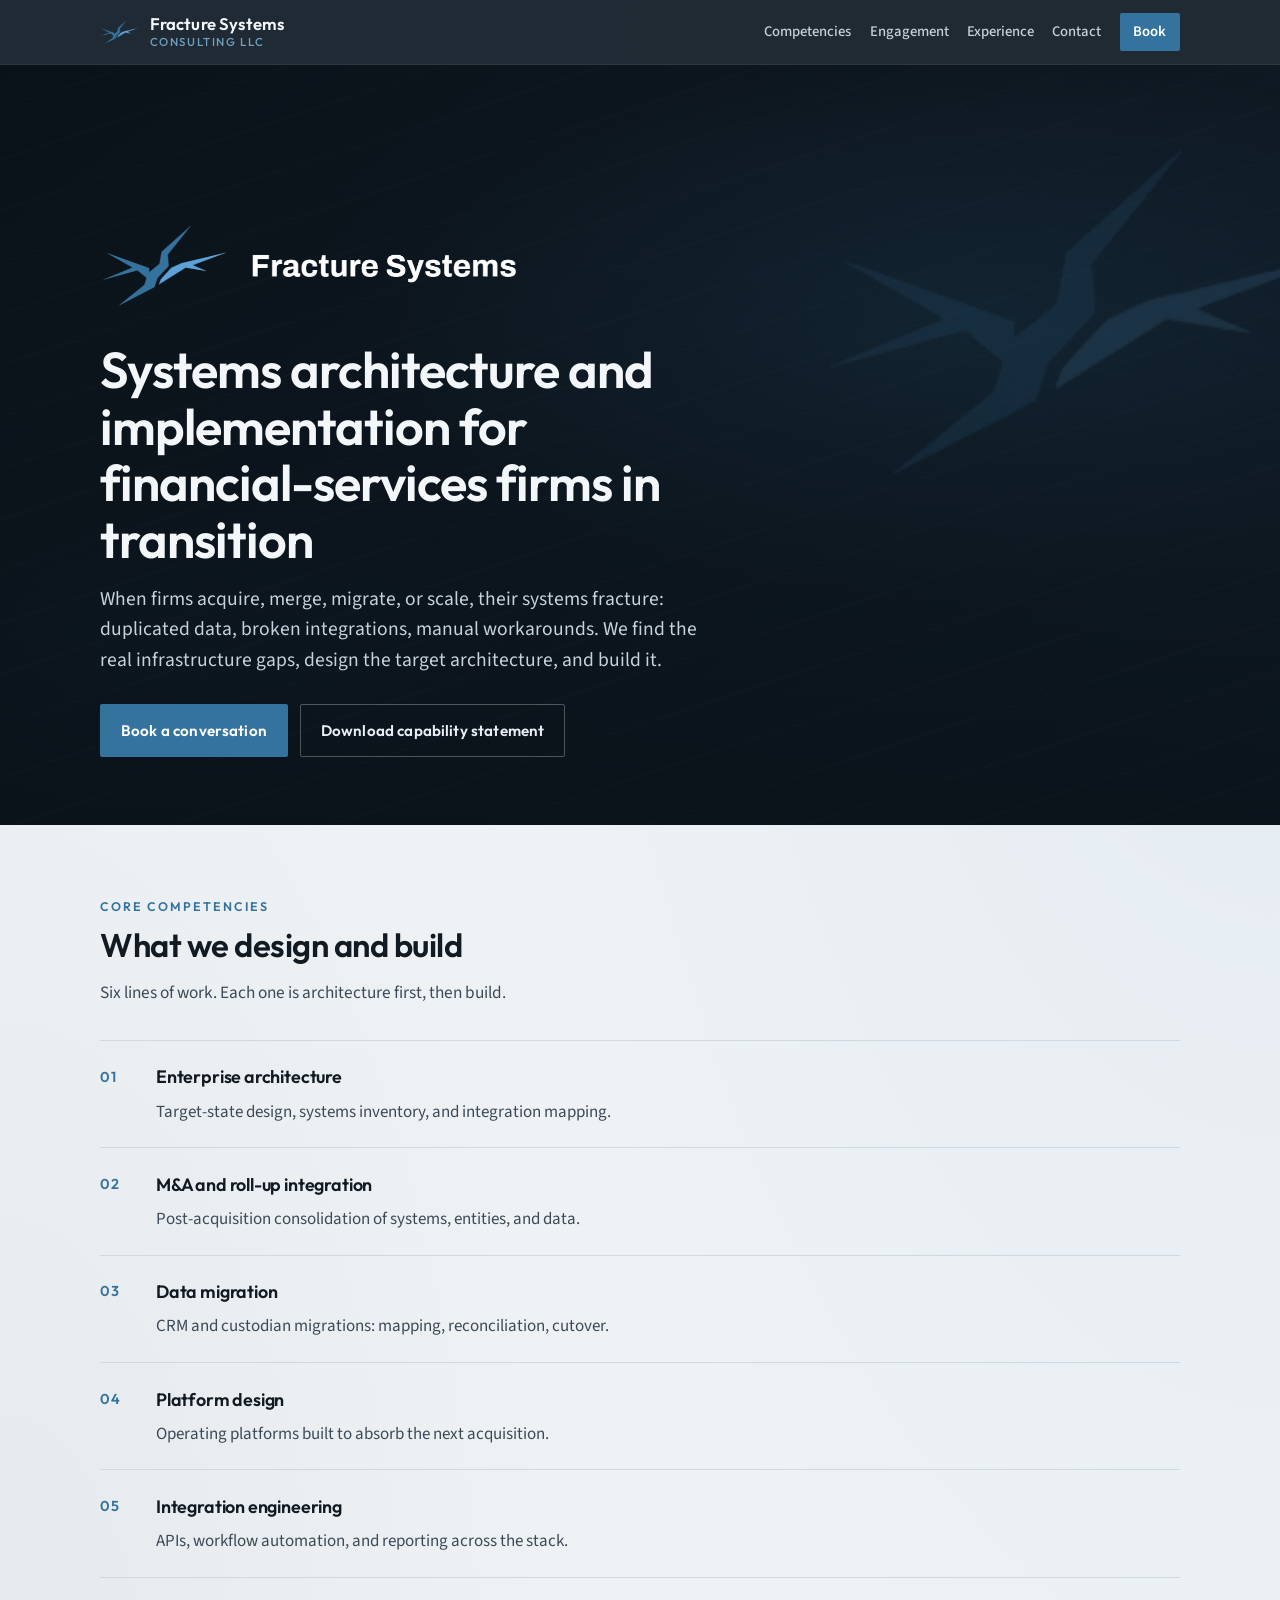
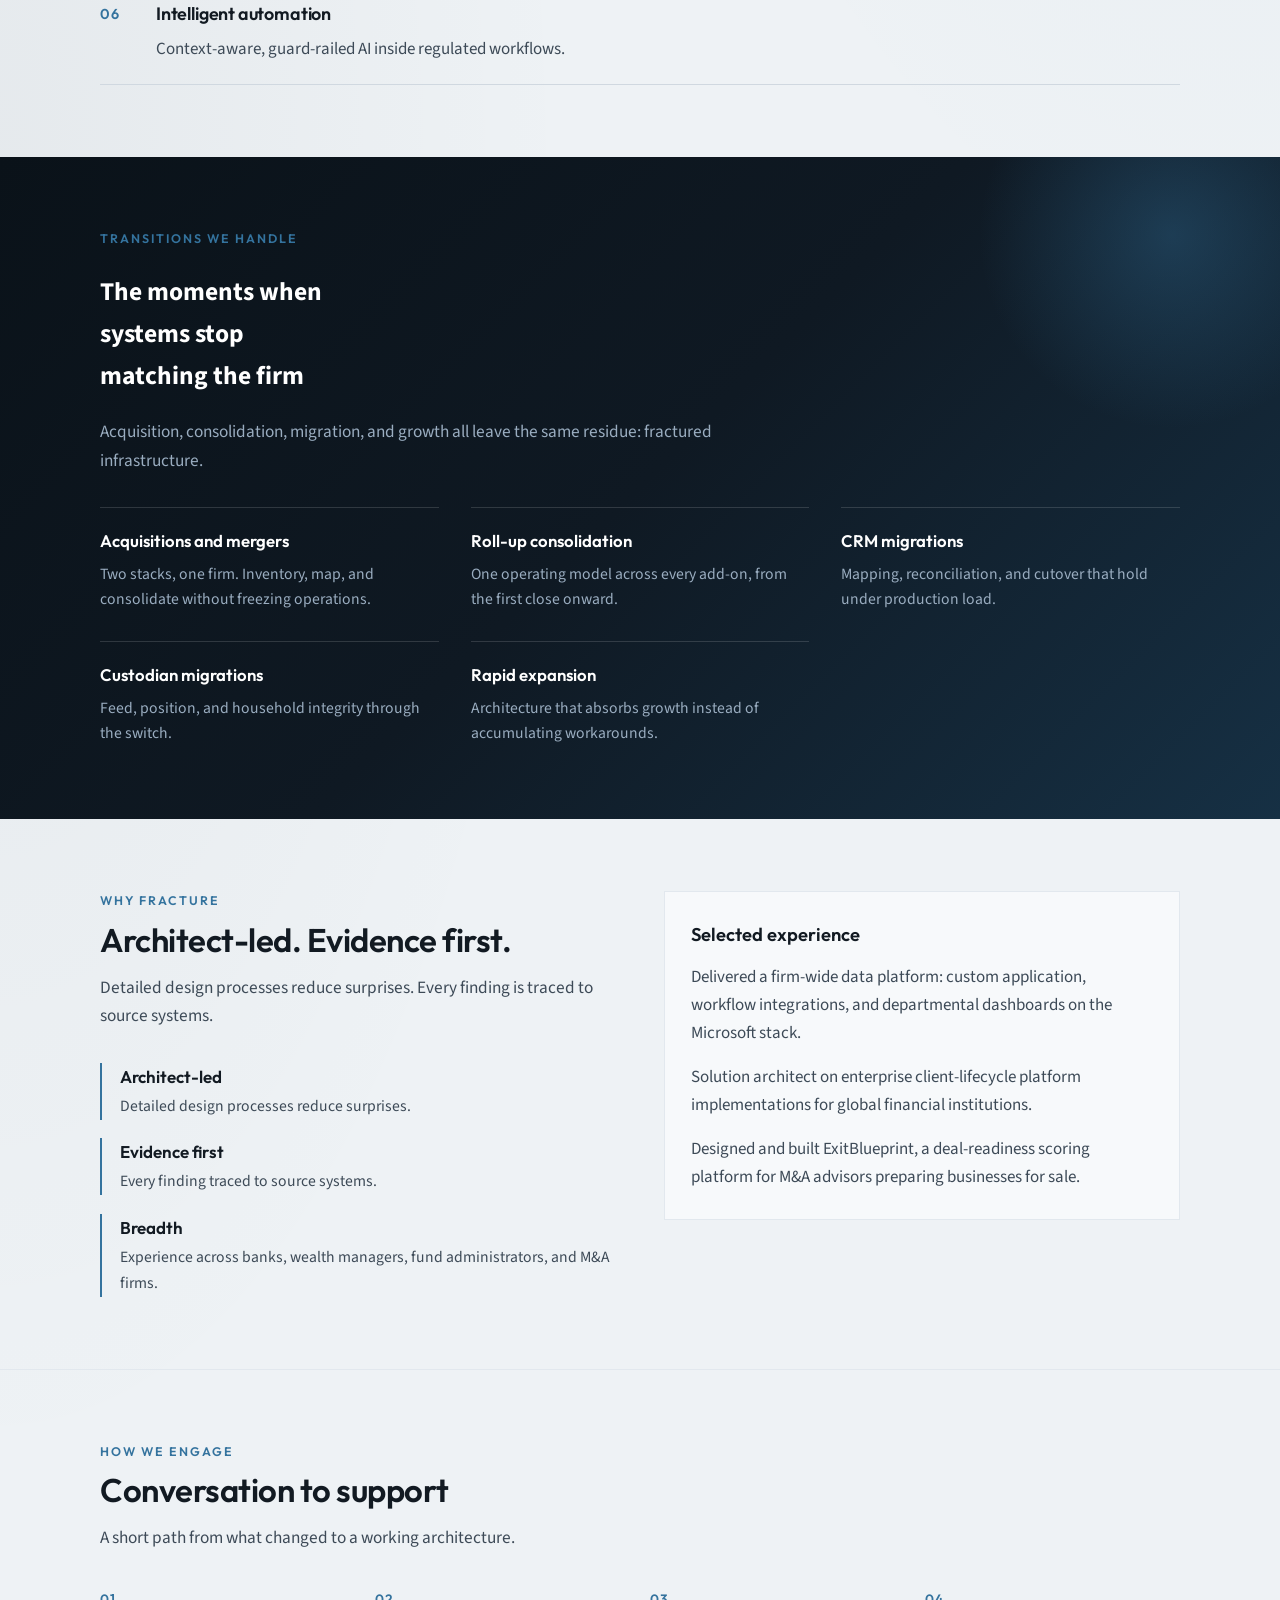
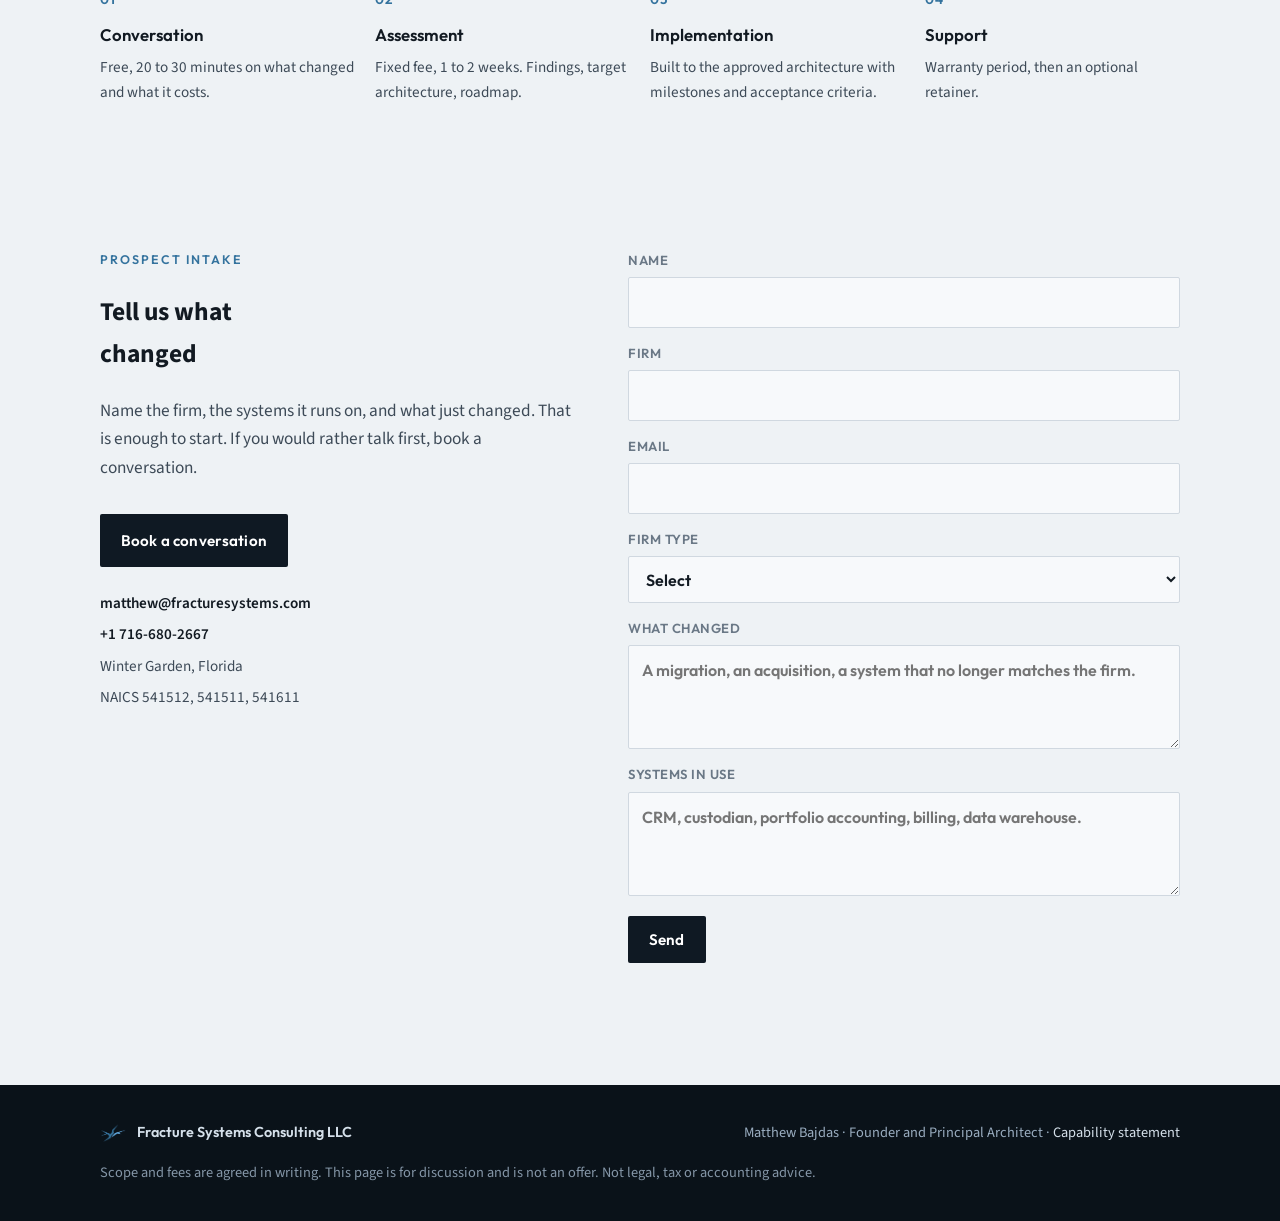
==== commit 1a6ef159: "Remove the separate roll-up offer page. Keep M&A and roll-up as a general competency on the capabili" ====
--- a/index.html
+++ b/index.html
@@ -31,7 +31,7 @@
       <a href="#competencies">Competencies</a>
       <a href="#engagement">Engagement</a>
       <a href="#experience">Experience</a>
-      <a href="roll-up.html">Roll-up</a>
+      <a href="#intake">Contact</a>
       <a class="nav-cta" href="https://macro.com/app/book/eca4bc76-f4c4-539f-b771-cd7d7cb89034/fracture-discovery" target="_blank" rel="noopener noreferrer">Book</a>
     </nav>
   </div>
@@ -69,7 +69,7 @@
           <span class="comp-num" aria-hidden="true">02</span>
           <div>
             <h3>M&amp;A and roll-up integration</h3>
-            <p>Post-acquisition consolidation of systems, entities, and data. <a href="roll-up.html">For acquirers: the roll-up operating model</a>.</p>
+            <p>Post-acquisition consolidation of systems, entities, and data.</p>
           </div>
         </li>
         <li>
@@ -190,16 +190,6 @@
     </div>
   </section>
 
-  <section class="acquirer">
-    <div class="wrap reveal">
-      <div>
-        <h2>For acquirers: the roll-up operating model</h2>
-        <p>Every acquisition on the same numbers—from LOI through each add-on.</p>
-      </div>
-      <a class="btn btn-on-light" href="roll-up.html">See the roll-up model</a>
-    </div>
-  </section>
-
   <section class="contact" id="intake" aria-labelledby="intake-title">
     <div class="wrap contact-grid reveal">
       <div>
@@ -267,7 +257,7 @@
     </div>
   </div>
   <div class="wrap" style="margin-top:1rem;opacity:0.85">
-    <p style="margin:0;max-width:52rem">Scope and fees are agreed in writing. This page is for discussion and is not an offer. Not legal, tax or accounting advice. The <a href="roll-up.html">roll-up operating model</a> for acquirers states its own terms.</p>
+    <p style="margin:0;max-width:52rem">Scope and fees are agreed in writing. This page is for discussion and is not an offer. Not legal, tax or accounting advice.</p>
   </div>
 </footer>
 
--- a/styles.css
+++ b/styles.css
@@ -583,37 +583,6 @@
   font-size: 0.95rem;
 }
 
-/* Acquirer callout — not a floating promo sticker; full-width strip */
-.acquirer {
-  padding: 3.25rem 0;
-  background:
-    linear-gradient(90deg, rgba(52, 115, 158, 0.08), transparent 55%),
-    var(--paper-raised);
-  border-block: 1px solid var(--rule-soft);
-}
-
-.acquirer .wrap {
-  display: flex;
-  flex-wrap: wrap;
-  align-items: center;
-  justify-content: space-between;
-  gap: 1.25rem 2rem;
-}
-
-.acquirer h2 {
-  margin: 0 0 0.35rem;
-  font-family: var(--font-display);
-  font-size: clamp(1.35rem, 2.4vw, 1.7rem);
-  font-weight: 600;
-  max-width: 22ch;
-}
-
-.acquirer p {
-  margin: 0;
-  color: var(--ink-soft);
-  max-width: 36rem;
-}
-
 /* Contact / intake */
 .contact {
   padding: 4.5rem 0 5rem;
@@ -765,80 +734,6 @@
   height: auto;
 }
 
-/* Page hero for interior pages */
-.page-hero {
-  background:
-    radial-gradient(ellipse 70% 80% at 90% 20%, rgba(52, 115, 158, 0.22), transparent 55%),
-    linear-gradient(160deg, var(--navy-deep), var(--navy));
-  color: #f4f7fa;
-  padding: 4rem 0 3.25rem;
-}
-
-.page-hero h1 {
-  margin: 0 0 0.75rem;
-  font-family: var(--font-display);
-  font-weight: 600;
-  font-size: clamp(1.85rem, 3.5vw, 2.6rem);
-  letter-spacing: -0.02em;
-  max-width: 18ch;
-}
-
-.page-hero p {
-  margin: 0;
-  max-width: 40rem;
-  color: #c5d3df;
-  font-size: 1.1rem;
-}
-
-/* Roll-up content */
-.prose {
-  max-width: 42rem;
-}
-
-.prose h2 {
-  margin: 2.5rem 0 0.75rem;
-  font-family: var(--font-display);
-  font-size: 1.35rem;
-  font-weight: 600;
-}
-
-.prose p,
-.prose li {
-  color: var(--ink-soft);
-}
-
-.prose ul {
-  padding-left: 1.15rem;
-}
-
-.price-row {
-  display: grid;
-  grid-template-columns: 1fr auto;
-  gap: 0.5rem 1.5rem;
-  padding: 1rem 0;
-  border-bottom: 1px solid var(--rule);
-  align-items: baseline;
-}
-
-.price-row strong {
-  font-family: var(--font-display);
-  font-weight: 600;
-  color: var(--ink);
-}
-
-.price-row .amt {
-  font-family: var(--font-display);
-  font-weight: 600;
-  color: var(--steel);
-  white-space: nowrap;
-}
-
-.price-row p {
-  grid-column: 1 / -1;
-  margin: 0;
-  font-size: 0.95rem;
-}
-
 /* ——— Responsive ——— */
 @media (max-width: 900px) {
   .band-grid,
--- a/print.css
+++ b/print.css
@@ -32,7 +32,6 @@
   .site-header,
   .hero-actions,
   .nav-cta,
-  .acquirer,
   .contact,
   .site-footer .wrap:last-child,
   body::after {
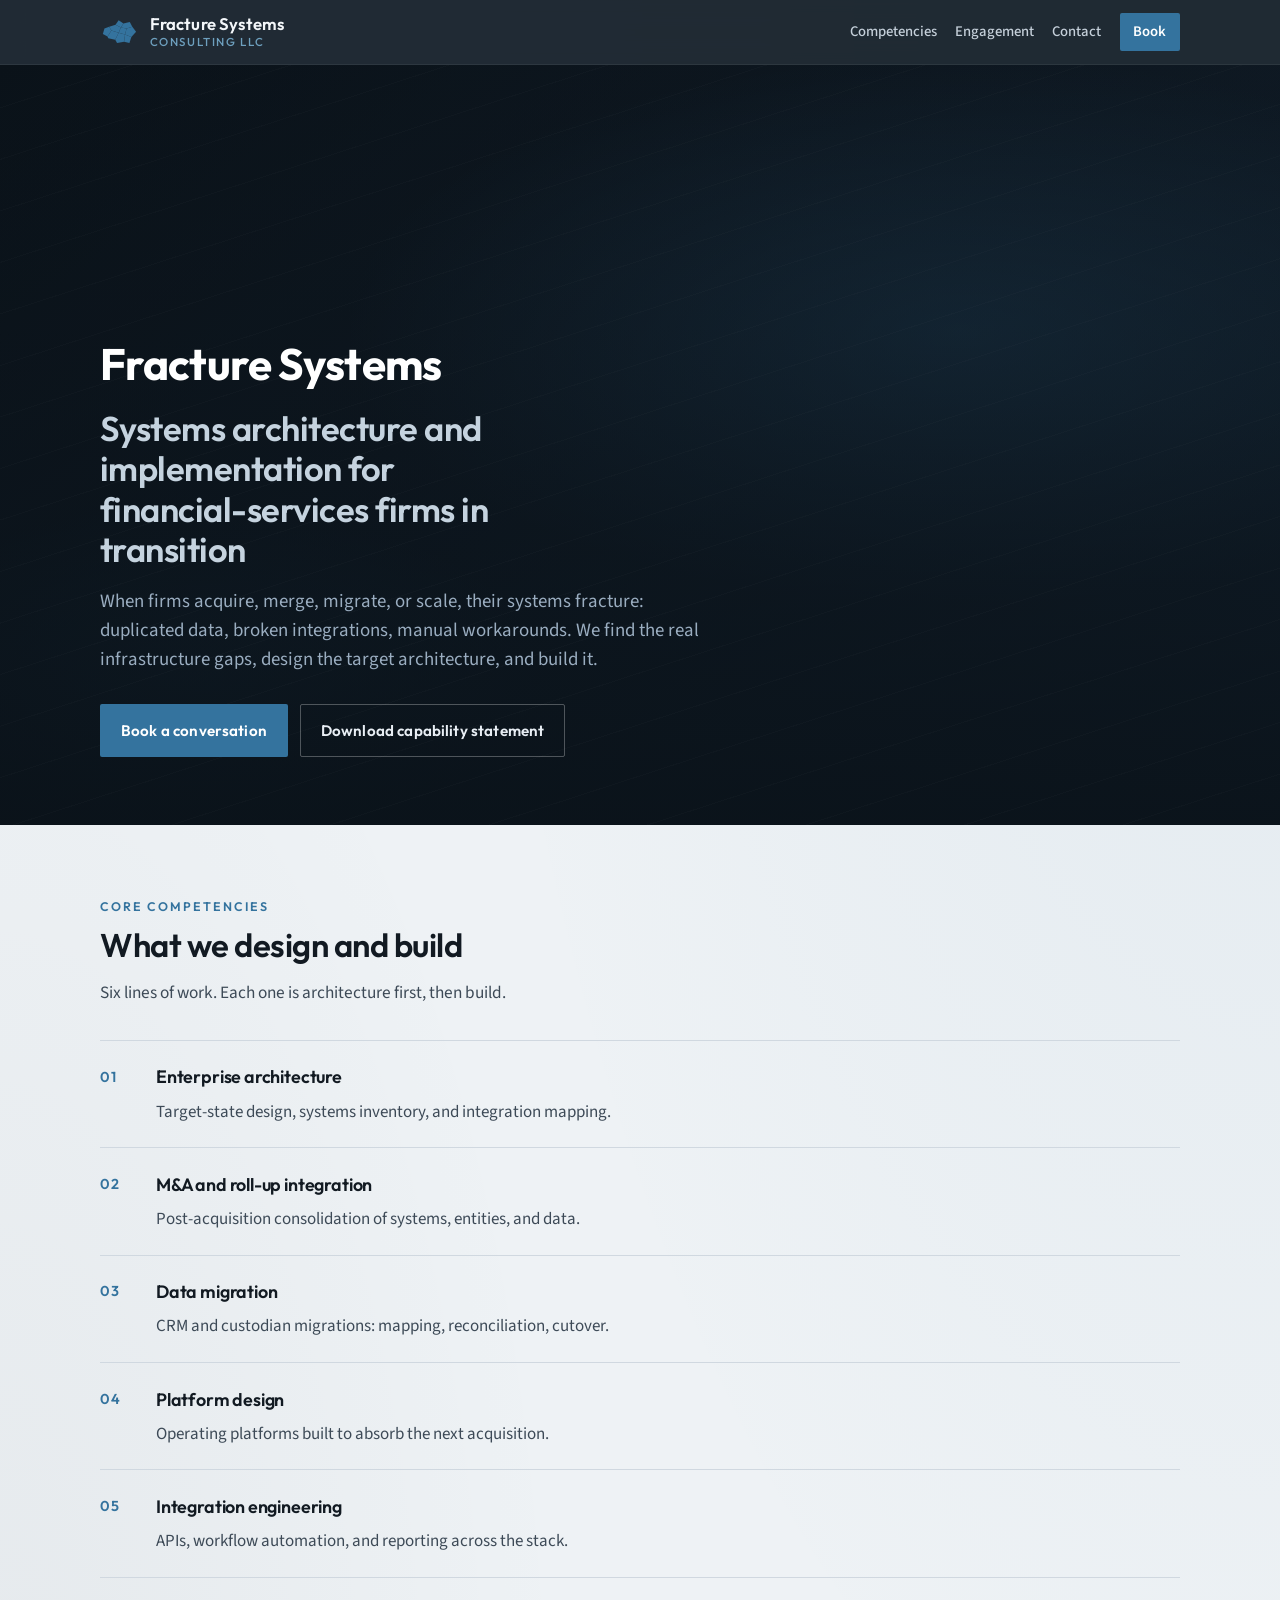
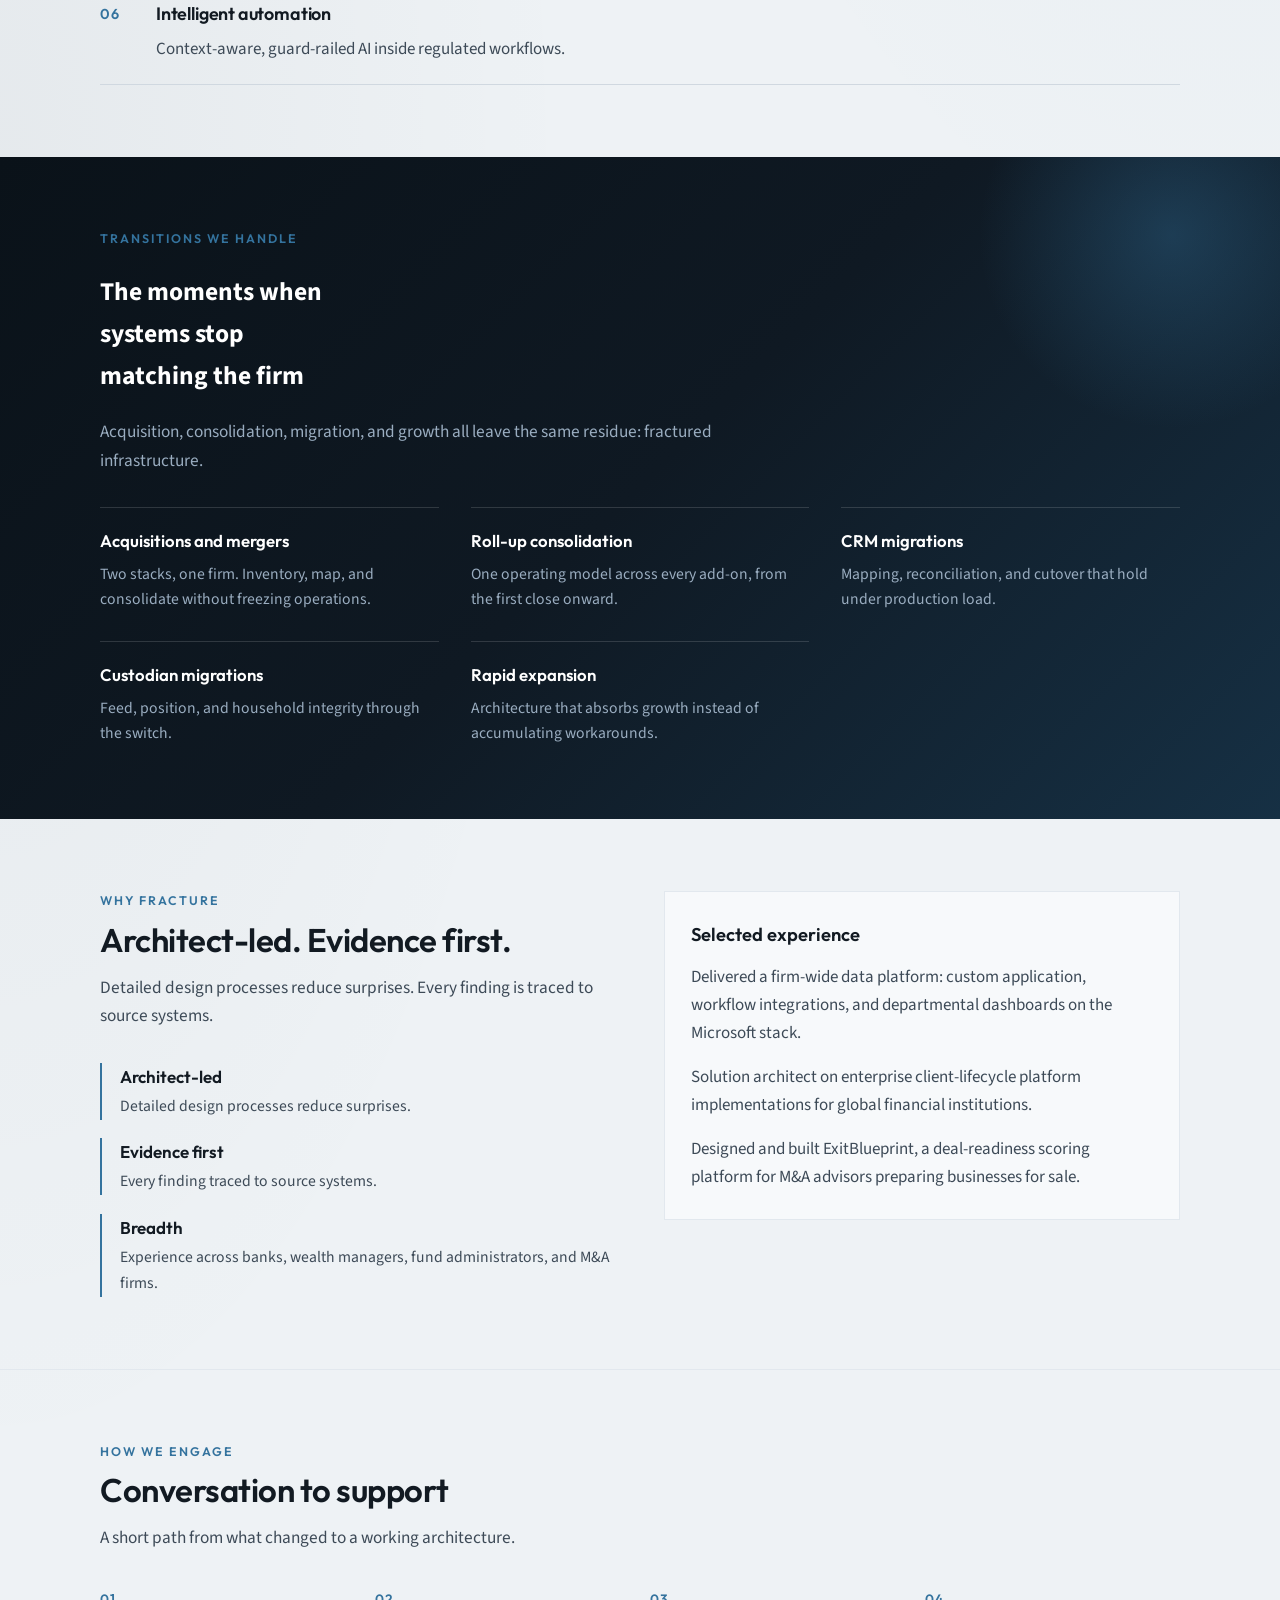
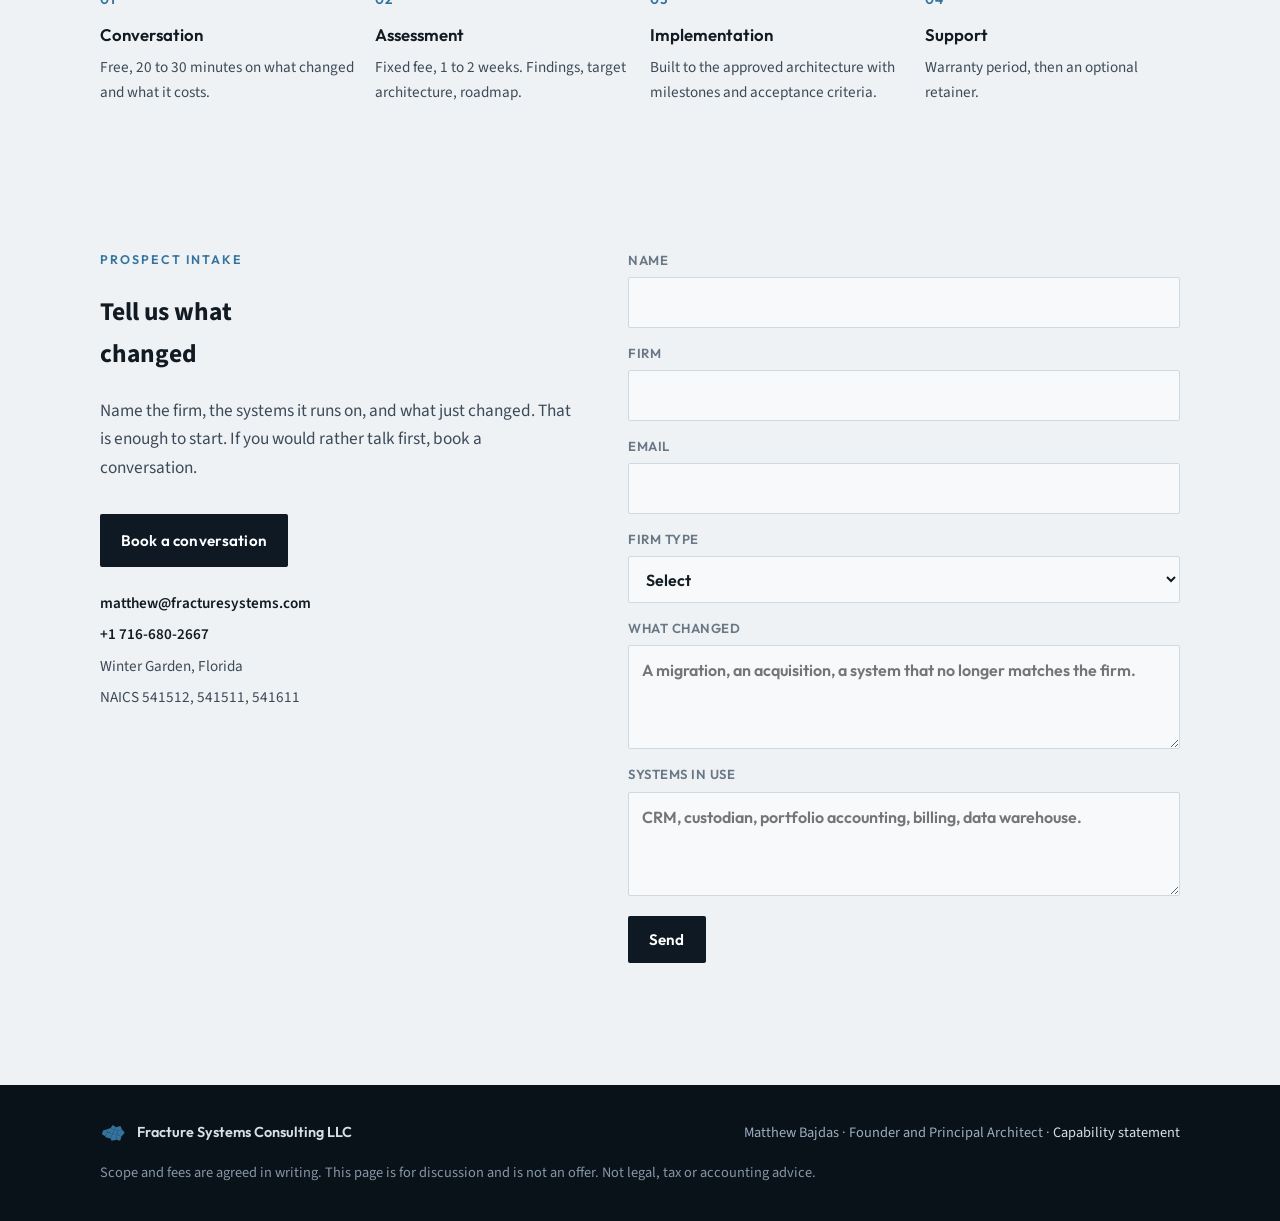
==== commit 5c6d037b: "Drop the low-quality hero lockup and Experience nav tab. Replace the extracted PNG lockup with a sha" ====
--- a/index.html
+++ b/index.html
@@ -14,8 +14,8 @@
 <link rel="preconnect" href="https://fonts.googleapis.com">
 <link rel="preconnect" href="https://fonts.gstatic.com" crossorigin>
 <link href="https://fonts.googleapis.com/css2?family=Outfit:wght@500;600;700&family=Source+Sans+3:ital,wght@0,400;0,500;0,600;0,700;1,400&display=swap" rel="stylesheet">
-<link rel="stylesheet" href="styles.css">
-<link rel="stylesheet" href="print.css" media="print">
+<link rel="stylesheet" href="styles.css?v=3">
+<link rel="stylesheet" href="print.css?v=3" media="print">
 </head>
 <body>
 
@@ -24,13 +24,12 @@
 <header class="site-header">
   <div class="wrap">
     <a class="brand-link" href="index.html">
-      <img class="brand-mark" src="brand/logo-mark.png" width="48" height="32" alt="">
+      <img class="brand-mark" src="brand/mark.svg" width="48" height="32" alt="">
       <span class="brand-wordmark">Fracture Systems<span>Consulting LLC</span></span>
     </a>
     <nav class="nav-links" aria-label="Primary">
       <a href="#competencies">Competencies</a>
       <a href="#engagement">Engagement</a>
-      <a href="#experience">Experience</a>
       <a href="#intake">Contact</a>
       <a class="nav-cta" href="https://macro.com/app/book/eca4bc76-f4c4-539f-b771-cd7d7cb89034/fracture-discovery" target="_blank" rel="noopener noreferrer">Book</a>
     </nav>
@@ -41,8 +40,7 @@
 
   <section class="hero" aria-label="Introduction">
     <div class="hero-inner">
-      <img class="hero-lockup hero-lockup-screen" src="brand/logo-lockup.png" width="840" height="280" alt="Fracture Systems">
-      <img class="hero-lockup hero-lockup-print" src="brand/logo-lockup-on-light.png" width="840" height="280" alt="">
+      <p class="hero-brand">Fracture Systems</p>
       <h1>Systems architecture and implementation for financial-services firms in transition</h1>
       <p class="hero-lead">When firms acquire, merge, migrate, or scale, their systems fracture: duplicated data, broken integrations, manual workarounds. We find the real infrastructure gaps, design the target architecture, and build it.</p>
       <div class="hero-actions">
@@ -155,7 +153,7 @@
           </li>
         </ul>
       </div>
-      <aside class="experience-block" id="experience">
+      <aside class="experience-block">
         <h3>Selected experience</h3>
         <p>Delivered a firm-wide data platform: custom application, workflow integrations, and departmental dashboards on the Microsoft stack.</p>
         <p>Solution architect on enterprise client-lifecycle platform implementations for global financial institutions.</p>
@@ -248,7 +246,7 @@
 <footer class="site-footer">
   <div class="wrap">
     <a class="footer-brand" href="index.html">
-      <img src="brand/logo-mark.png" width="32" height="22" alt="">
+      <img src="brand/mark.svg" width="32" height="22" alt="">
       Fracture Systems Consulting LLC
     </a>
     <div>
--- a/styles.css
+++ b/styles.css
@@ -162,21 +162,6 @@
     linear-gradient(145deg, #0a1219 0%, #0f1923 40%, #152636 100%);
   overflow: hidden;
   isolation: isolate;
-}
-
-.hero::before {
-  content: "";
-  position: absolute;
-  inset: 0;
-  z-index: -1;
-  background-image: url("brand/logo-mark.png");
-  background-repeat: no-repeat;
-  background-position: 108% 18%;
-  background-size: min(58vw, 520px) auto;
-  opacity: 0.14;
-  filter: blur(0.5px);
-  animation: mark-drift 18s var(--ease-out) infinite alternate;
-  pointer-events: none;
 }
 
 .hero::after {
@@ -195,37 +180,34 @@
   pointer-events: none;
 }
 
-@keyframes mark-drift {
-  from { transform: translate3d(0, 0, 0) scale(1); }
-  to { transform: translate3d(-3%, 4%, 0) scale(1.04); }
-}
-
 .hero-inner {
   width: min(1080px, calc(100% - 2.5rem));
   margin: 0 auto;
   padding: 5.5rem 0 4.25rem;
 }
 
-.hero-lockup {
-  width: min(100%, 420px);
-  margin-bottom: 2.25rem;
+.hero-brand {
+  margin: 0 0 1.35rem;
+  font-family: var(--font-display);
+  font-weight: 700;
+  font-size: clamp(1.85rem, 4vw, 2.75rem);
+  letter-spacing: -0.02em;
+  line-height: 1.05;
+  color: #fff;
   opacity: 0;
   transform: translateY(18px);
   animation: rise 0.9s var(--ease-out) 0.1s forwards;
 }
 
-.hero-lockup-print {
-  display: none;
-}
-
 .hero h1 {
   margin: 0 0 1rem;
   max-width: 18ch;
   font-family: var(--font-display);
   font-weight: 600;
-  font-size: clamp(2rem, 4.6vw, 3.15rem);
-  line-height: 1.12;
-  letter-spacing: -0.02em;
+  font-size: clamp(1.55rem, 3.2vw, 2.15rem);
+  line-height: 1.18;
+  letter-spacing: -0.015em;
+  color: #c5d3df;
   opacity: 0;
   transform: translateY(18px);
   animation: rise 0.9s var(--ease-out) 0.22s forwards;
@@ -234,9 +216,9 @@
 .hero-lead {
   margin: 0 0 1.85rem;
   max-width: 38rem;
-  font-size: clamp(1.05rem, 1.7vw, 1.22rem);
+  font-size: clamp(1.05rem, 1.7vw, 1.18rem);
   line-height: 1.55;
-  color: #c5d3df;
+  color: #9aadc0;
   opacity: 0;
   transform: translateY(18px);
   animation: rise 0.9s var(--ease-out) 0.34s forwards;
@@ -259,11 +241,7 @@
 }
 
 @media (prefers-reduced-motion: reduce) {
-  .hero::before {
-    animation: none;
-  }
-
-  .hero-lockup,
+  .hero-brand,
   .hero h1,
   .hero-lead,
   .hero-actions,
@@ -750,12 +728,6 @@
   .hero {
     min-height: auto;
   }
-
-  .hero::before {
-    background-position: 120% 0%;
-    background-size: min(70vw, 360px) auto;
-    opacity: 0.1;
-  }
 }
 
 @media (max-width: 640px) {
@@ -784,10 +756,6 @@
     padding: 3.5rem 0 3rem;
   }
 
-  .hero-lockup {
-    width: min(100%, 280px);
-  }
-
   .section {
     padding: 3.25rem 0;
   }
--- a/print.css
+++ b/print.css
@@ -46,7 +46,6 @@
     align-items: start;
   }
 
-  .hero::before,
   .hero::after {
     display: none !important;
   }
@@ -57,19 +56,7 @@
     border-bottom: 1px solid #ccc;
   }
 
-  .hero-lockup-screen {
-    display: none !important;
-  }
-
-  .hero-lockup-print {
-    display: block !important;
-    width: 220px;
-    margin-bottom: 8pt;
-    animation: none !important;
-    opacity: 1 !important;
-    transform: none !important;
-  }
-
+  .hero-brand,
   .hero h1,
   .hero-lead,
   .reveal {
@@ -79,8 +66,13 @@
     color: #000 !important;
   }
 
+  .hero-brand {
+    font-size: 16pt;
+    margin-bottom: 4pt;
+  }
+
   .hero h1 {
-    font-size: 13.5pt;
+    font-size: 11.5pt;
     max-width: none;
     margin-bottom: 4pt;
   }
@@ -208,15 +200,5 @@
     color: #000;
   }
 
-  .page-hero {
-    background: #fff !important;
-    color: #000;
-    padding: 0 0 8pt;
-    border-bottom: 1px solid #ccc;
-  }
-
-  .page-hero h1 { color: #000; font-size: 14pt; }
-  .page-hero p { color: #222; }
-
   a { color: inherit; text-decoration: none; }
 }
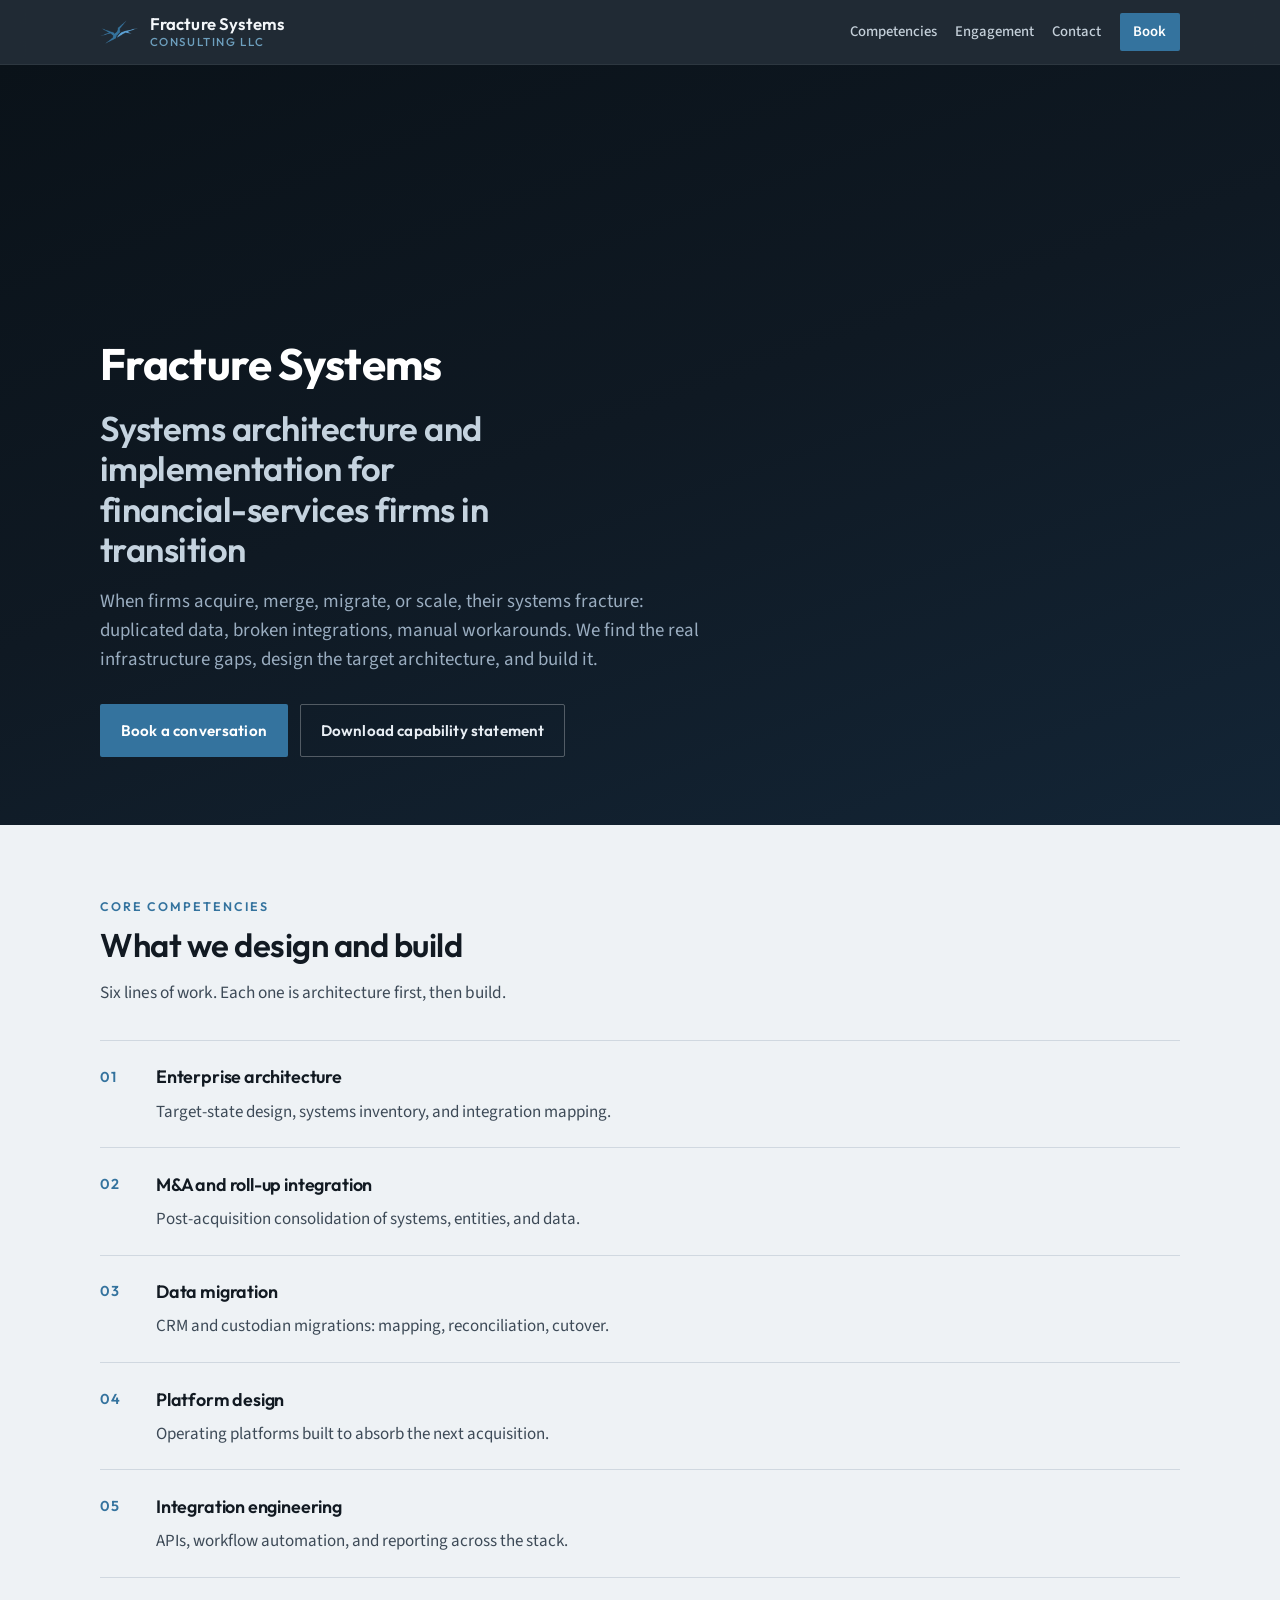
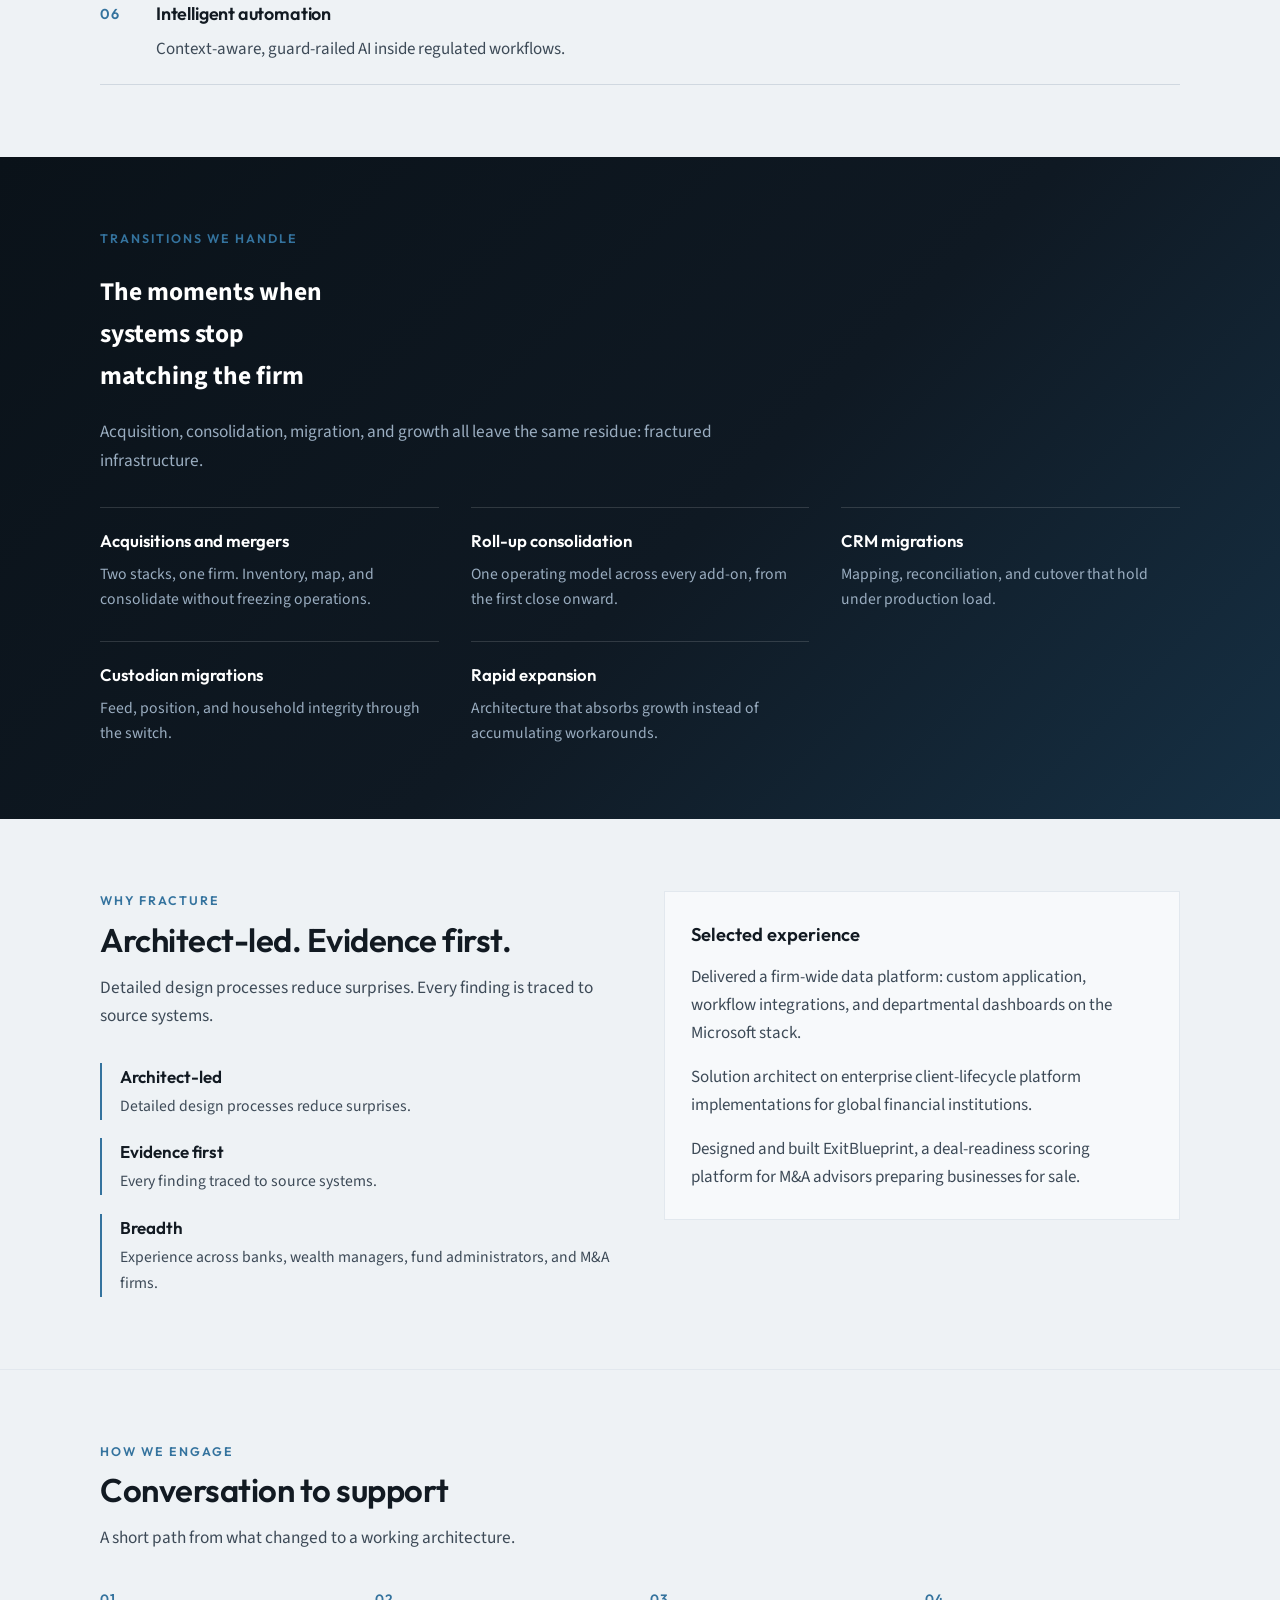
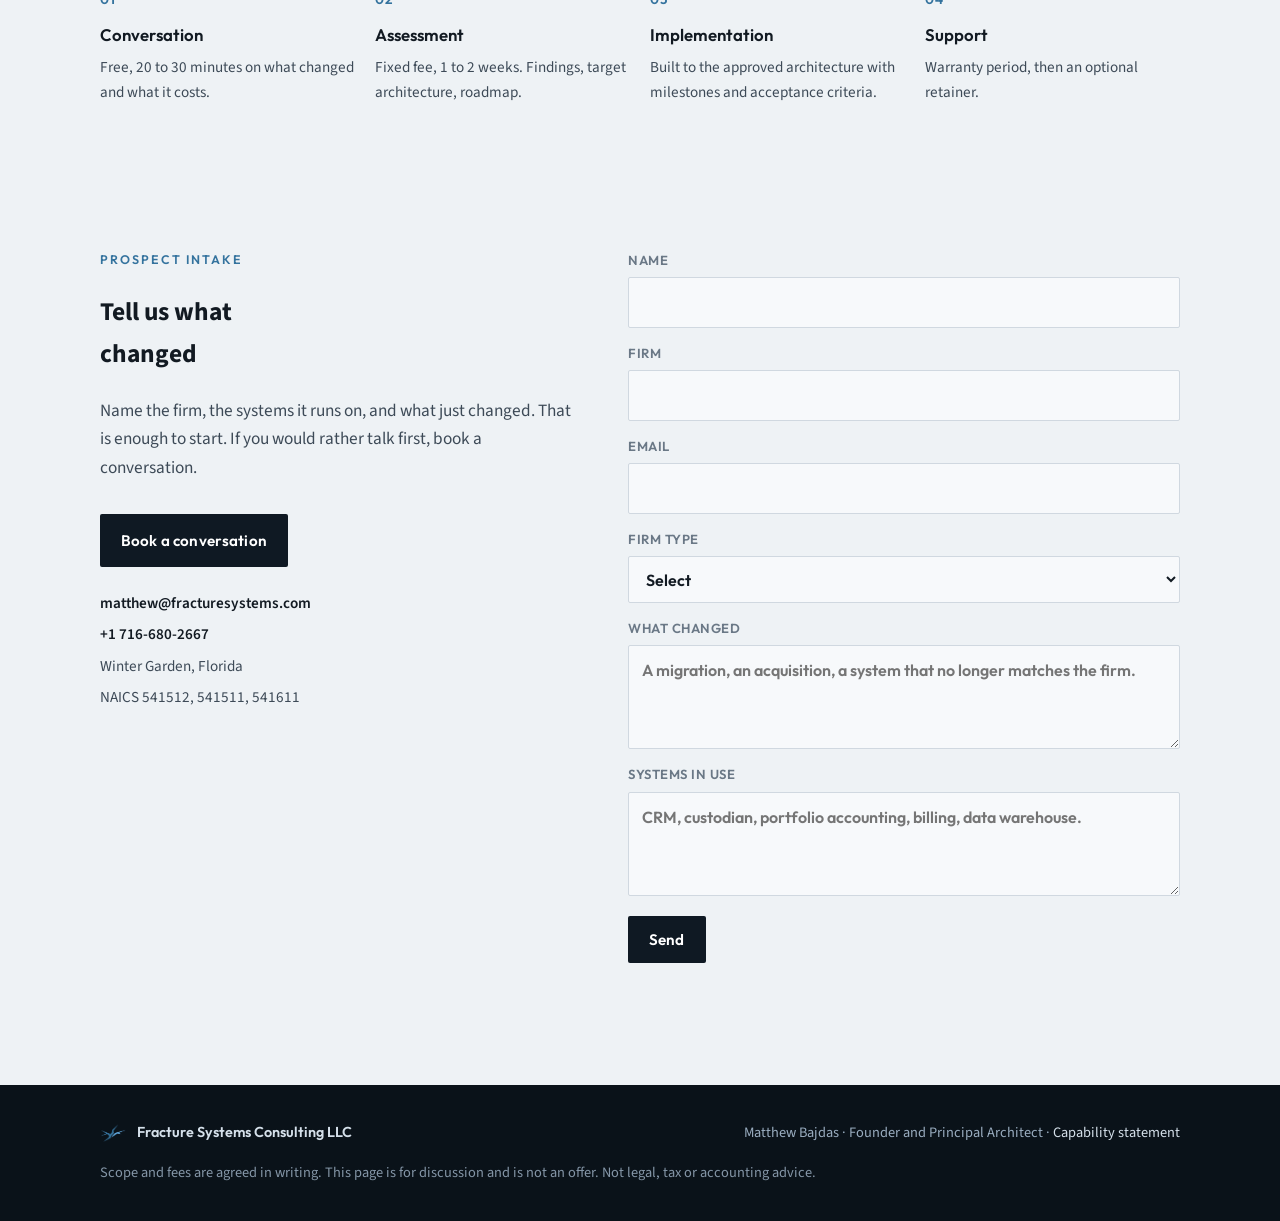
==== commit acc1afd4: "Use the real fracture mark for favicon and drop decorative watermarks. Replace the geometric “cloud”" ====
--- a/index.html
+++ b/index.html
@@ -9,13 +9,14 @@
 <meta property="og:title" content="Fracture Systems Consulting LLC">
 <meta property="og:description" content="Systems architecture and implementation for financial-services firms in transition.">
 <meta property="og:type" content="website">
-<link rel="icon" href="brand/favicon.svg" type="image/svg+xml">
-<link rel="icon" href="brand/favicon.png" type="image/png" sizes="32x32">
+<link rel="icon" href="brand/favicon.png?v=5" type="image/png" sizes="32x32">
+<link rel="icon" href="brand/favicon.svg?v=5" type="image/svg+xml">
+<link rel="apple-touch-icon" href="brand/apple-touch-icon.png?v=5">
 <link rel="preconnect" href="https://fonts.googleapis.com">
 <link rel="preconnect" href="https://fonts.gstatic.com" crossorigin>
 <link href="https://fonts.googleapis.com/css2?family=Outfit:wght@500;600;700&family=Source+Sans+3:ital,wght@0,400;0,500;0,600;0,700;1,400&display=swap" rel="stylesheet">
-<link rel="stylesheet" href="styles.css?v=3">
-<link rel="stylesheet" href="print.css?v=3" media="print">
+<link rel="stylesheet" href="styles.css?v=5">
+<link rel="stylesheet" href="print.css?v=5" media="print">
 </head>
 <body>
 
@@ -24,7 +25,7 @@
 <header class="site-header">
   <div class="wrap">
     <a class="brand-link" href="index.html">
-      <img class="brand-mark" src="brand/mark.svg" width="48" height="32" alt="">
+      <img class="brand-mark" src="brand/logo-mark.png?v=5" width="48" height="32" alt="">
       <span class="brand-wordmark">Fracture Systems<span>Consulting LLC</span></span>
     </a>
     <nav class="nav-links" aria-label="Primary">
@@ -246,7 +247,7 @@
 <footer class="site-footer">
   <div class="wrap">
     <a class="footer-brand" href="index.html">
-      <img src="brand/mark.svg" width="32" height="22" alt="">
+      <img src="brand/logo-mark.png?v=5" width="32" height="22" alt="">
       Fracture Systems Consulting LLC
     </a>
     <div>
--- a/styles.css
+++ b/styles.css
@@ -16,10 +16,7 @@
   font-size: 1.0625rem;
   line-height: 1.65;
   color: var(--ink);
-  background:
-    radial-gradient(120% 80% at 100% 0%, rgba(52, 115, 158, 0.07), transparent 55%),
-    radial-gradient(90% 60% at 0% 40%, rgba(15, 25, 35, 0.04), transparent 50%),
-    var(--paper);
+  background: var(--paper);
   -webkit-font-smoothing: antialiased;
 }
 
@@ -155,29 +152,8 @@
   display: grid;
   align-items: end;
   color: #f4f7fa;
-  background:
-    linear-gradient(180deg, rgba(10, 18, 25, 0.35) 0%, rgba(10, 18, 25, 0.55) 45%, rgba(10, 18, 25, 0.92) 100%),
-    radial-gradient(ellipse 80% 60% at 75% 35%, rgba(52, 115, 158, 0.28), transparent 60%),
-    radial-gradient(ellipse 50% 40% at 15% 80%, rgba(52, 115, 158, 0.12), transparent 55%),
-    linear-gradient(145deg, #0a1219 0%, #0f1923 40%, #152636 100%);
+  background: linear-gradient(160deg, #0a1219 0%, #0f1923 48%, #132536 100%);
   overflow: hidden;
-  isolation: isolate;
-}
-
-.hero::after {
-  content: "";
-  position: absolute;
-  inset: 0;
-  z-index: -1;
-  background:
-    repeating-linear-gradient(
-      -18deg,
-      transparent,
-      transparent 48px,
-      rgba(255, 255, 255, 0.015) 48px,
-      rgba(255, 255, 255, 0.015) 49px
-    );
-  pointer-events: none;
 }
 
 .hero-inner {
@@ -411,23 +387,9 @@
 
 /* Transitions band */
 .band {
-  background:
-    linear-gradient(135deg, var(--navy-deep), var(--navy) 50%, #163044);
+  background: linear-gradient(135deg, var(--navy-deep), var(--navy) 55%, #163044);
   color: var(--band-ink);
   padding: 4.5rem 0;
-  position: relative;
-  overflow: hidden;
-}
-
-.band::before {
-  content: "";
-  position: absolute;
-  right: -8%;
-  top: -20%;
-  width: 420px;
-  height: 420px;
-  background: radial-gradient(circle, rgba(52, 115, 158, 0.35), transparent 65%);
-  pointer-events: none;
 }
 
 .band h2 {
--- a/print.css
+++ b/print.css
@@ -44,10 +44,6 @@
     color: #000;
     padding: 0;
     align-items: start;
-  }
-
-  .hero::after {
-    display: none !important;
   }
 
   .hero-inner {
@@ -135,8 +131,6 @@
     border-top: 1px solid #ccc;
   }
 
-  .band::before { display: none; }
-
   .band h2,
   .band-grid h3 {
     color: #000;
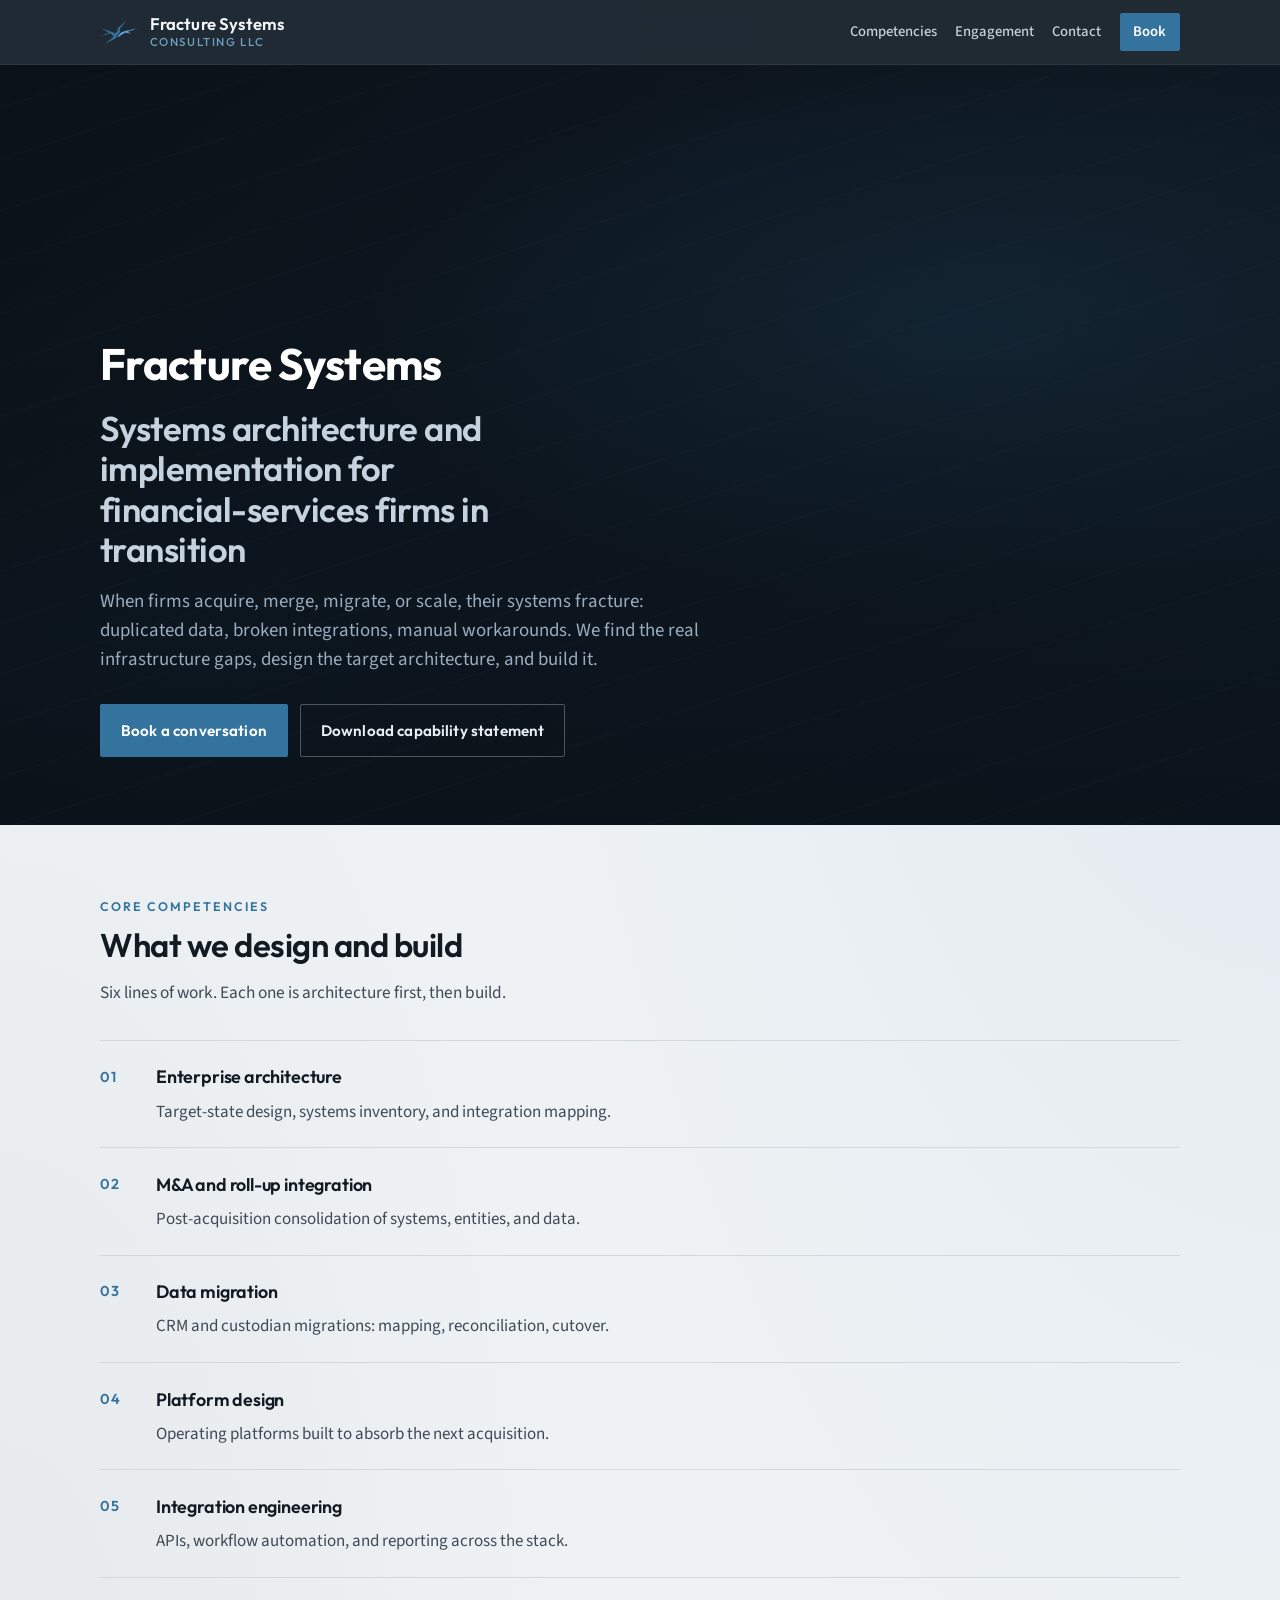
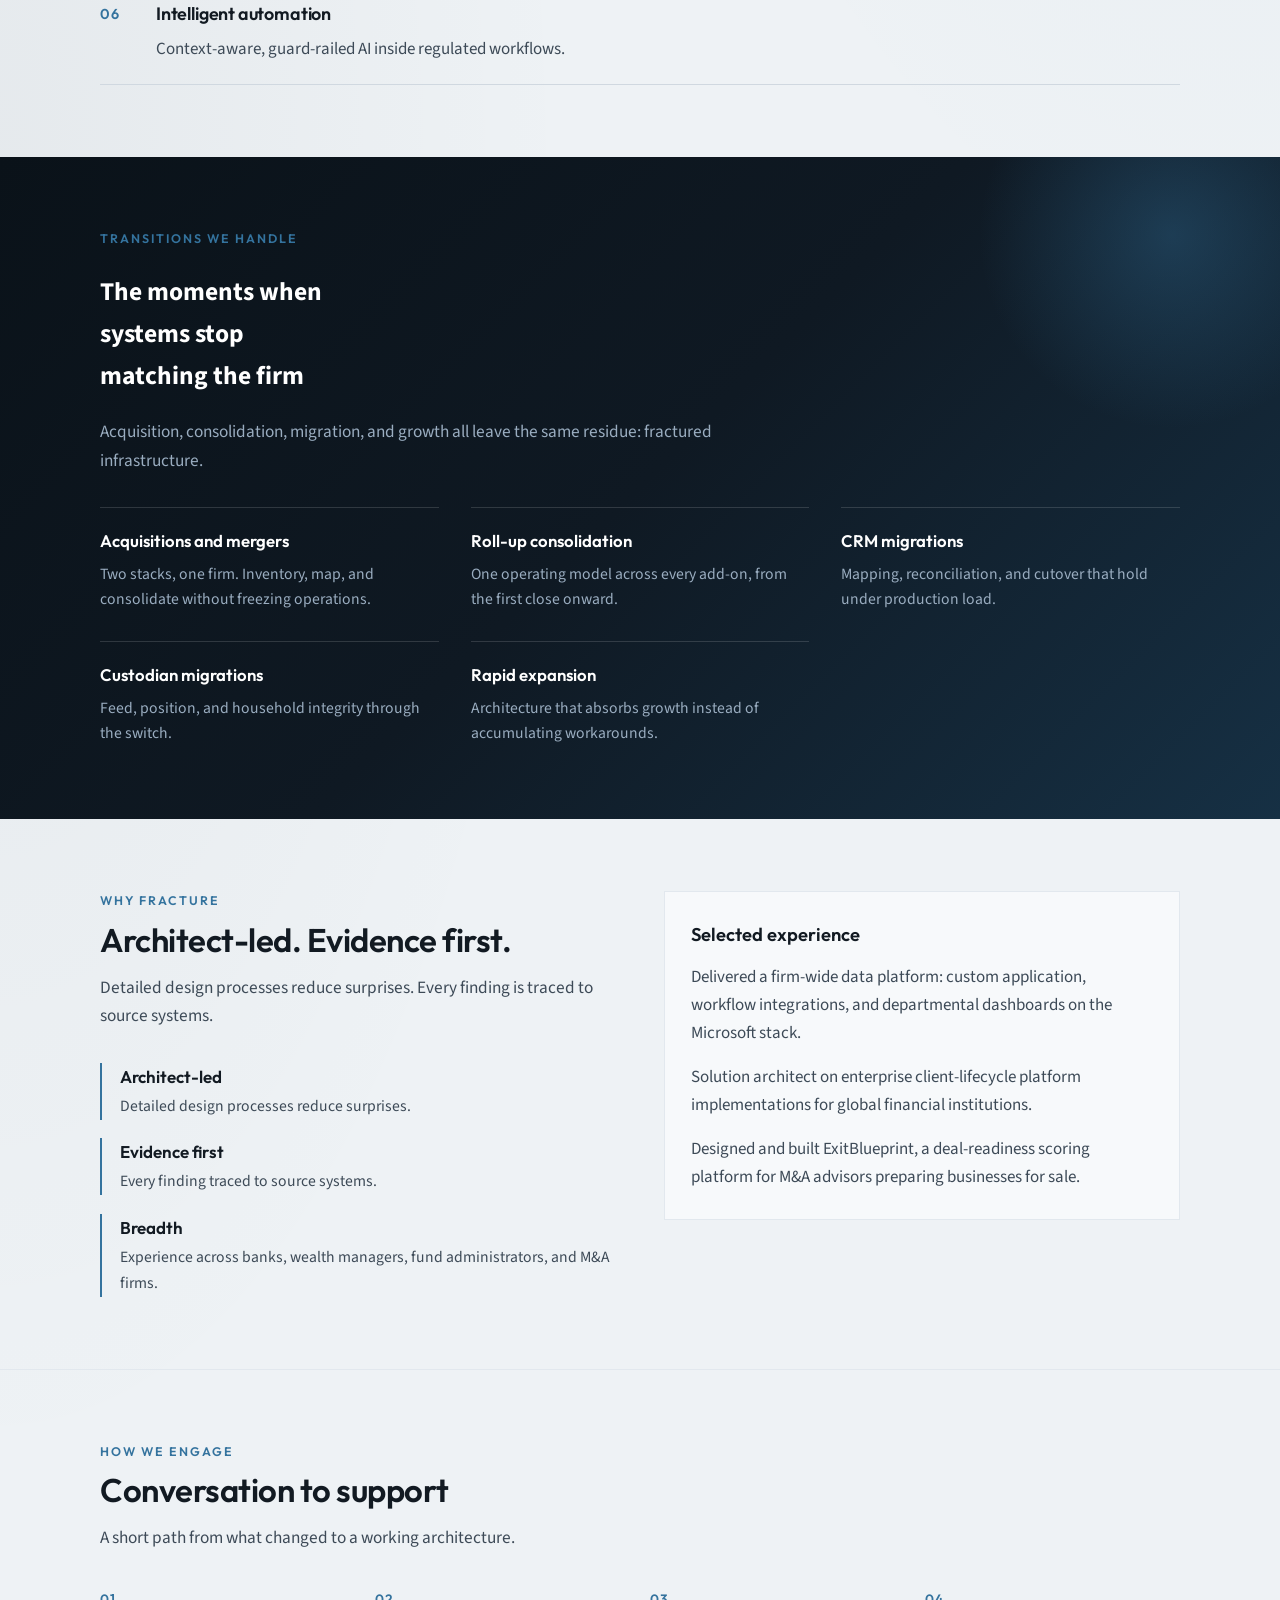
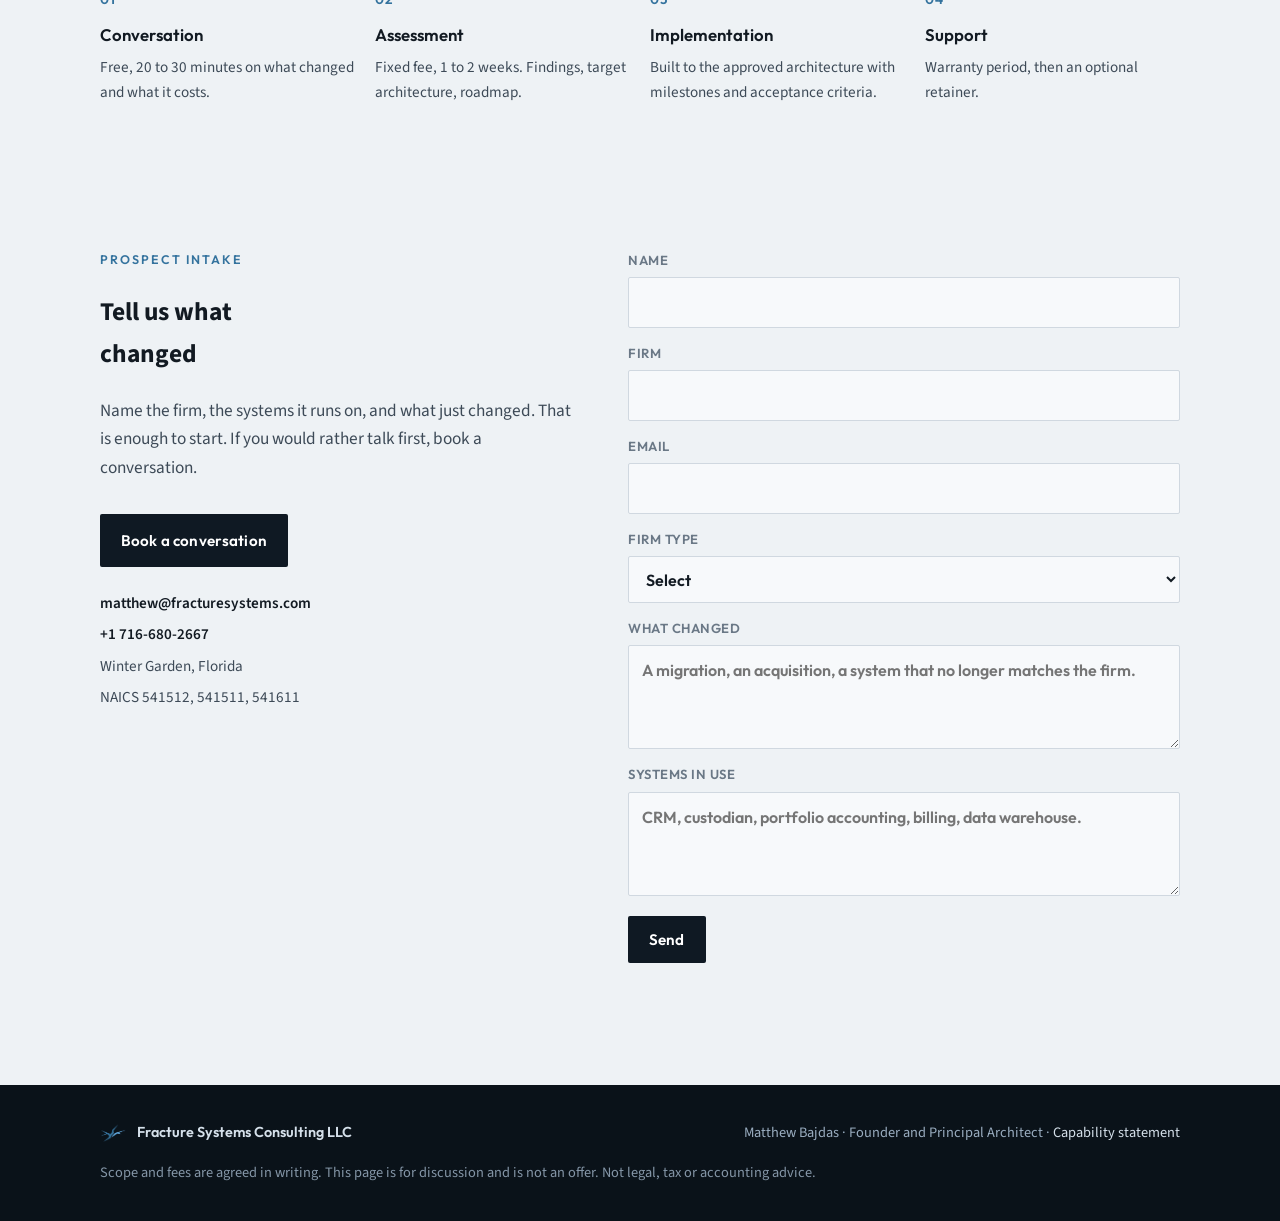
==== commit b42ac44c: "Restore decorative overlays without the logo watermark. Bring back the hero and body gradients, stri" ====
--- a/index.html
+++ b/index.html
@@ -9,14 +9,14 @@
 <meta property="og:title" content="Fracture Systems Consulting LLC">
 <meta property="og:description" content="Systems architecture and implementation for financial-services firms in transition.">
 <meta property="og:type" content="website">
-<link rel="icon" href="brand/favicon.png?v=5" type="image/png" sizes="32x32">
-<link rel="icon" href="brand/favicon.svg?v=5" type="image/svg+xml">
-<link rel="apple-touch-icon" href="brand/apple-touch-icon.png?v=5">
+<link rel="icon" href="brand/favicon.png?v=6" type="image/png" sizes="32x32">
+<link rel="icon" href="brand/favicon.svg?v=6" type="image/svg+xml">
+<link rel="apple-touch-icon" href="brand/apple-touch-icon.png?v=6">
 <link rel="preconnect" href="https://fonts.googleapis.com">
 <link rel="preconnect" href="https://fonts.gstatic.com" crossorigin>
 <link href="https://fonts.googleapis.com/css2?family=Outfit:wght@500;600;700&family=Source+Sans+3:ital,wght@0,400;0,500;0,600;0,700;1,400&display=swap" rel="stylesheet">
-<link rel="stylesheet" href="styles.css?v=5">
-<link rel="stylesheet" href="print.css?v=5" media="print">
+<link rel="stylesheet" href="styles.css?v=6">
+<link rel="stylesheet" href="print.css?v=6" media="print">
 </head>
 <body>
 
--- a/styles.css
+++ b/styles.css
@@ -16,7 +16,10 @@
   font-size: 1.0625rem;
   line-height: 1.65;
   color: var(--ink);
-  background: var(--paper);
+  background:
+    radial-gradient(120% 80% at 100% 0%, rgba(52, 115, 158, 0.07), transparent 55%),
+    radial-gradient(90% 60% at 0% 40%, rgba(15, 25, 35, 0.04), transparent 50%),
+    var(--paper);
   -webkit-font-smoothing: antialiased;
 }
 
@@ -152,8 +155,29 @@
   display: grid;
   align-items: end;
   color: #f4f7fa;
-  background: linear-gradient(160deg, #0a1219 0%, #0f1923 48%, #132536 100%);
+  background:
+    linear-gradient(180deg, rgba(10, 18, 25, 0.35) 0%, rgba(10, 18, 25, 0.55) 45%, rgba(10, 18, 25, 0.92) 100%),
+    radial-gradient(ellipse 80% 60% at 75% 35%, rgba(52, 115, 158, 0.28), transparent 60%),
+    radial-gradient(ellipse 50% 40% at 15% 80%, rgba(52, 115, 158, 0.12), transparent 55%),
+    linear-gradient(145deg, #0a1219 0%, #0f1923 40%, #152636 100%);
   overflow: hidden;
+  isolation: isolate;
+}
+
+.hero::after {
+  content: "";
+  position: absolute;
+  inset: 0;
+  z-index: -1;
+  background:
+    repeating-linear-gradient(
+      -18deg,
+      transparent,
+      transparent 48px,
+      rgba(255, 255, 255, 0.015) 48px,
+      rgba(255, 255, 255, 0.015) 49px
+    );
+  pointer-events: none;
 }
 
 .hero-inner {
@@ -387,9 +411,22 @@
 
 /* Transitions band */
 .band {
-  background: linear-gradient(135deg, var(--navy-deep), var(--navy) 55%, #163044);
+  background: linear-gradient(135deg, var(--navy-deep), var(--navy) 50%, #163044);
   color: var(--band-ink);
   padding: 4.5rem 0;
+  position: relative;
+  overflow: hidden;
+}
+
+.band::before {
+  content: "";
+  position: absolute;
+  right: -8%;
+  top: -20%;
+  width: 420px;
+  height: 420px;
+  background: radial-gradient(circle, rgba(52, 115, 158, 0.35), transparent 65%);
+  pointer-events: none;
 }
 
 .band h2 {
--- a/print.css
+++ b/print.css
@@ -46,6 +46,11 @@
     align-items: start;
   }
 
+  .hero::after,
+  .band::before {
+    display: none !important;
+  }
+
   .hero-inner {
     width: 100%;
     padding: 0 0 8pt;
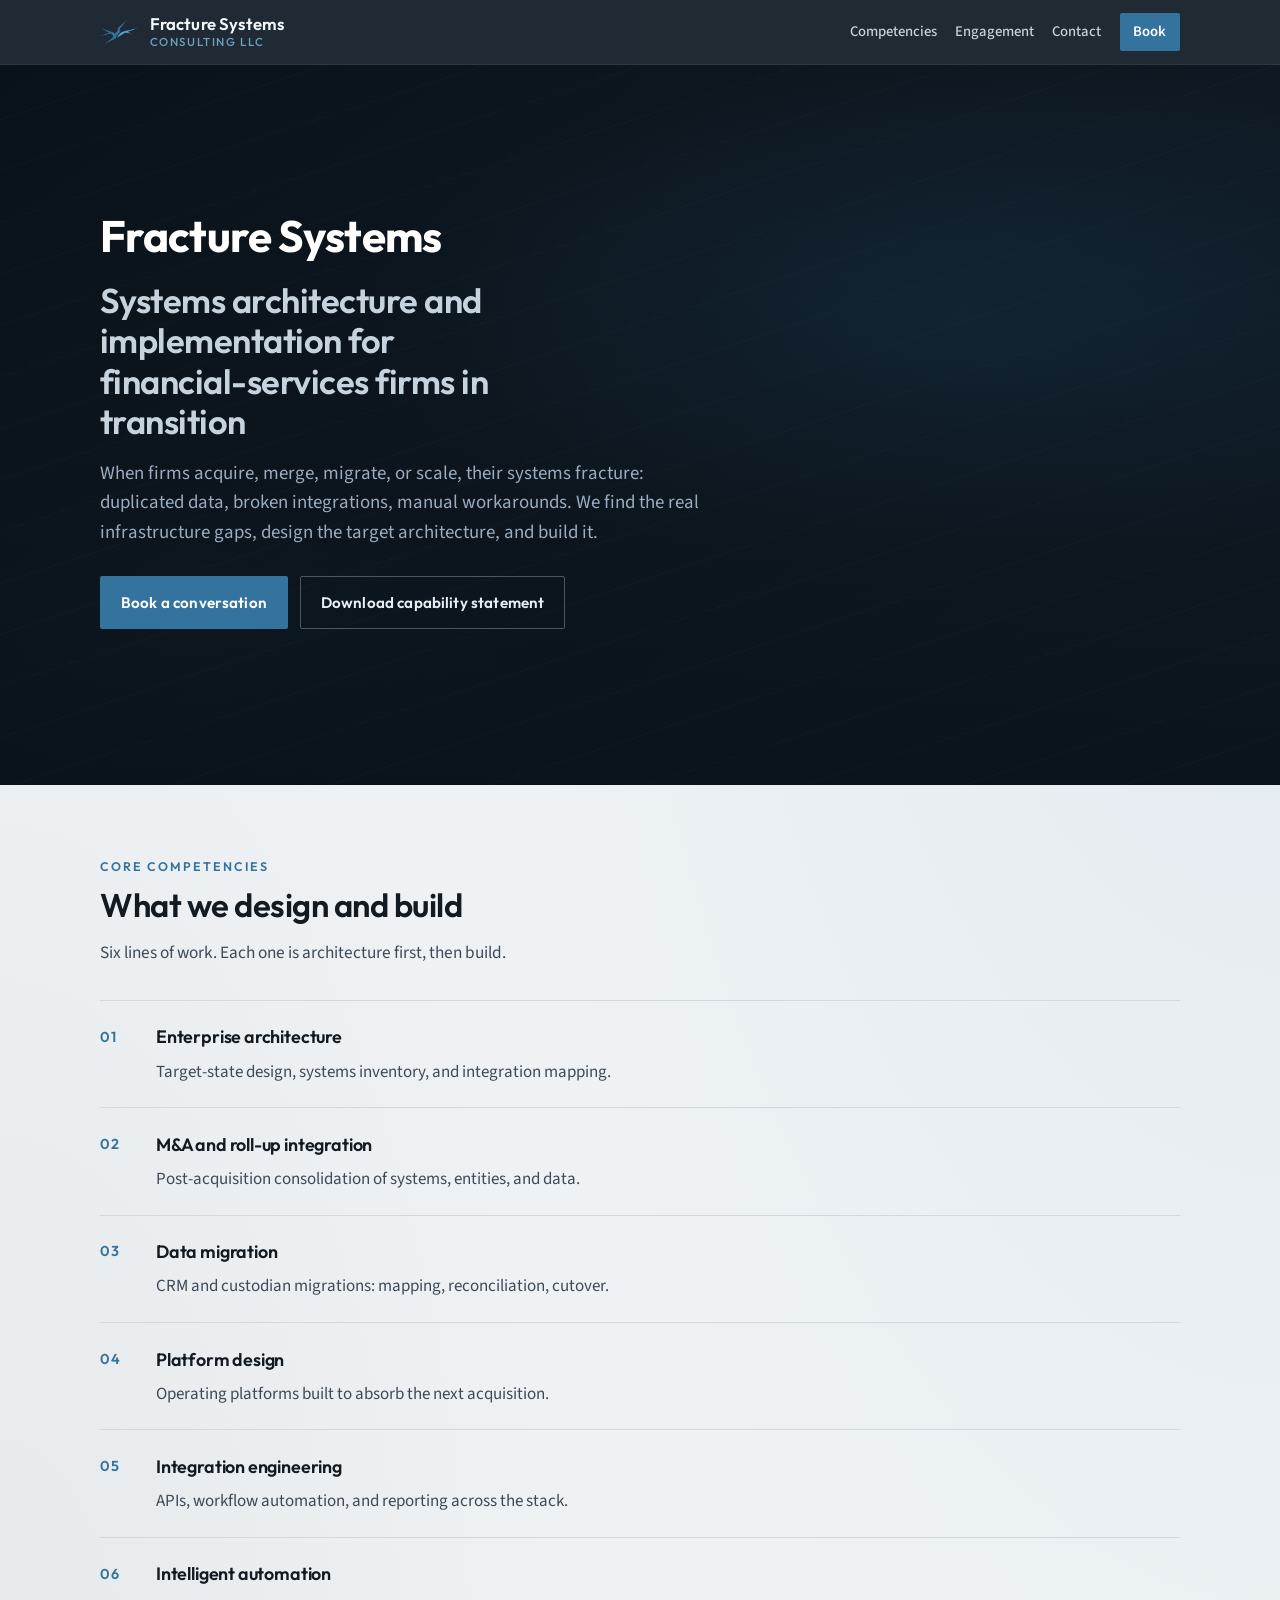
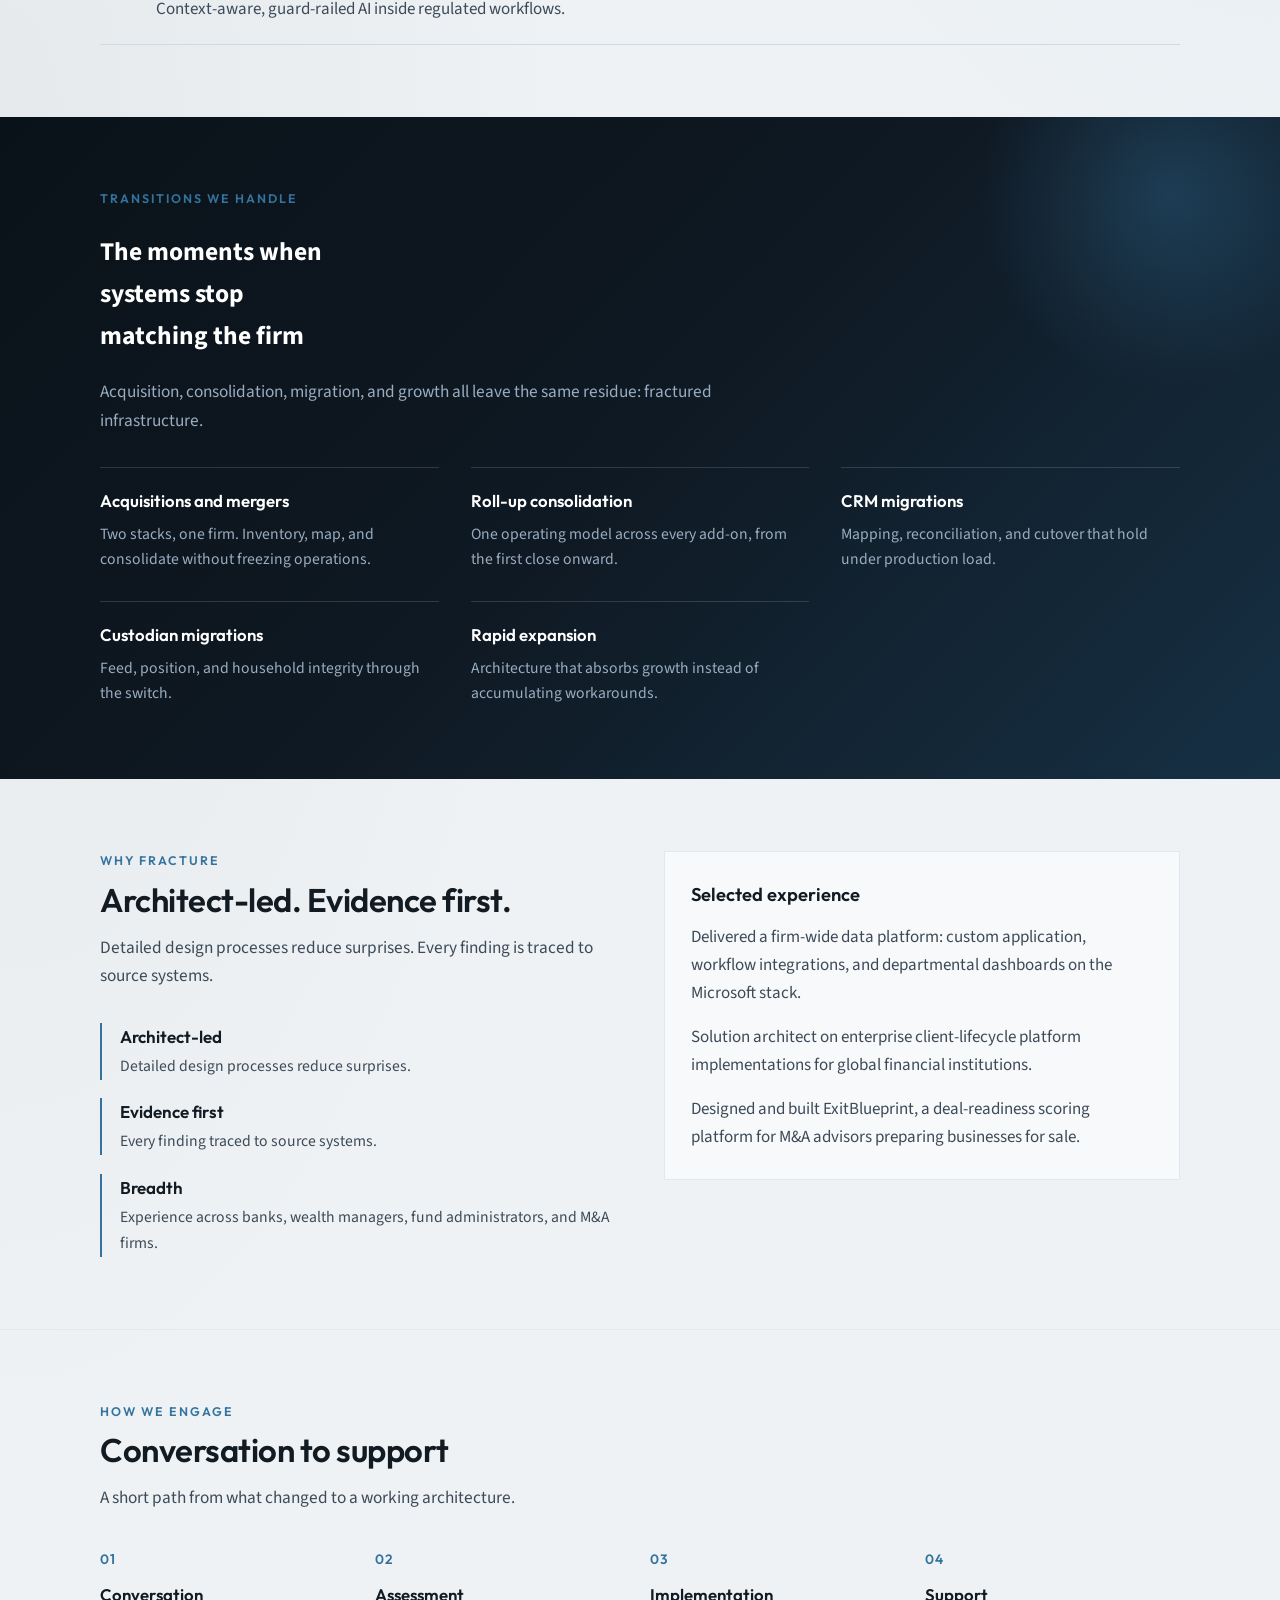
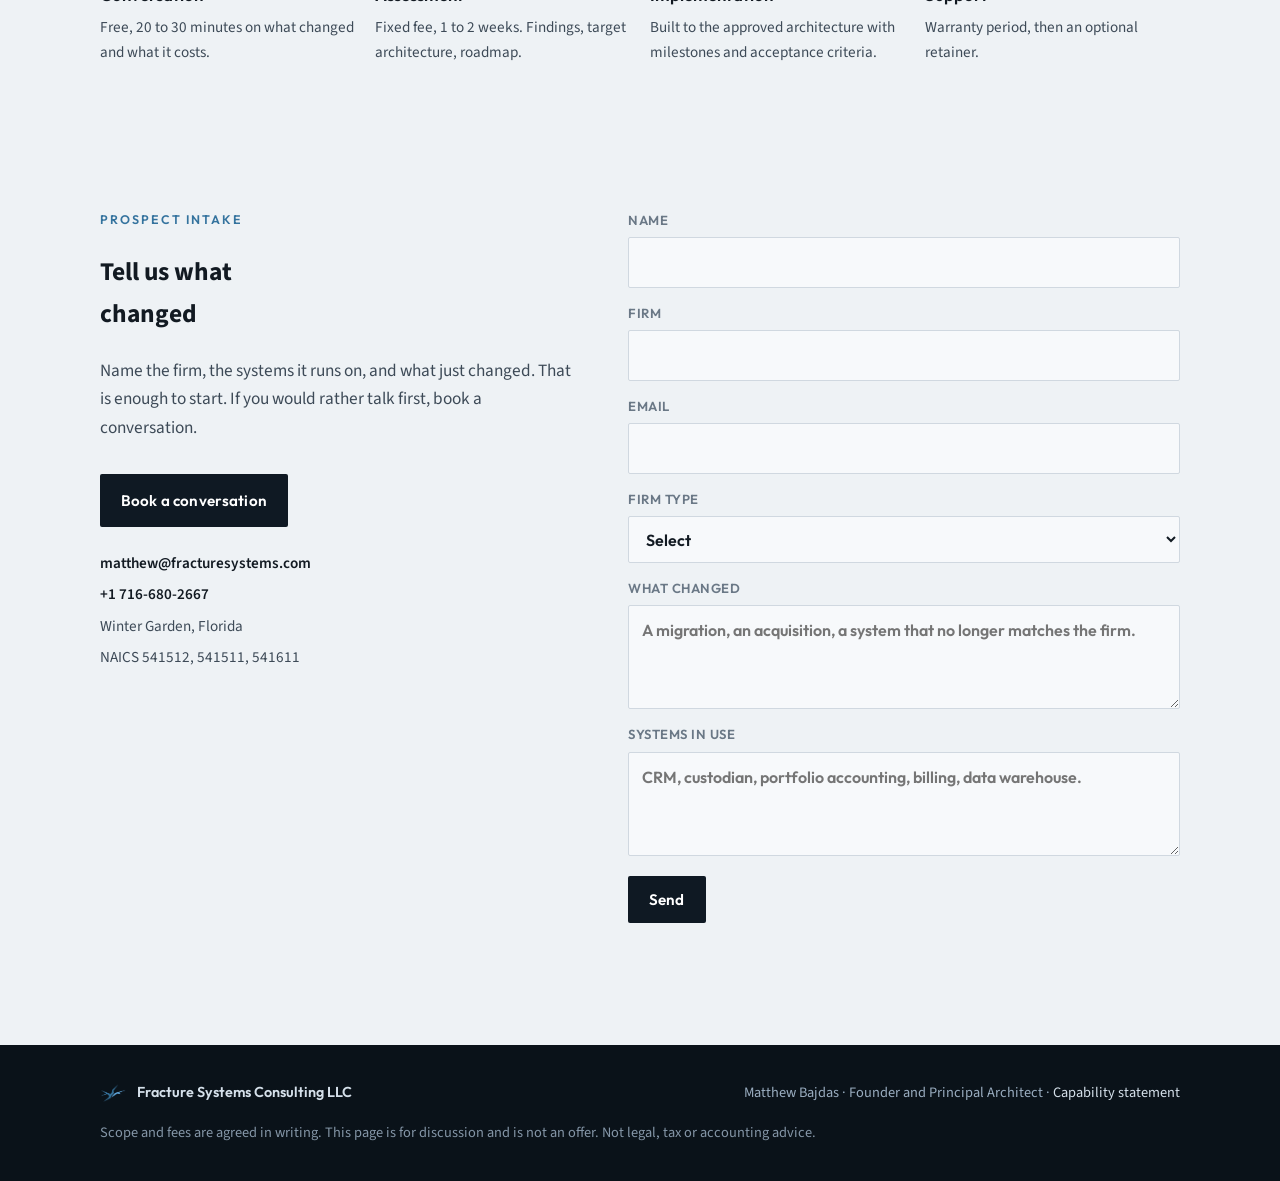
==== commit 55455b98: "Center hero content higher in the viewport. Align the hero copy to the middle of the hero instead of" ====
--- a/index.html
+++ b/index.html
@@ -15,8 +15,8 @@
 <link rel="preconnect" href="https://fonts.googleapis.com">
 <link rel="preconnect" href="https://fonts.gstatic.com" crossorigin>
 <link href="https://fonts.googleapis.com/css2?family=Outfit:wght@500;600;700&family=Source+Sans+3:ital,wght@0,400;0,500;0,600;0,700;1,400&display=swap" rel="stylesheet">
-<link rel="stylesheet" href="styles.css?v=6">
-<link rel="stylesheet" href="print.css?v=6" media="print">
+<link rel="stylesheet" href="styles.css?v=7">
+<link rel="stylesheet" href="print.css?v=7" media="print">
 </head>
 <body>
 
--- a/styles.css
+++ b/styles.css
@@ -151,9 +151,9 @@
 /* ——— Hero: one composition ——— */
 .hero {
   position: relative;
-  min-height: min(92vh, 760px);
-  display: grid;
-  align-items: end;
+  min-height: min(88vh, 720px);
+  display: grid;
+  align-items: center;
   color: #f4f7fa;
   background:
     linear-gradient(180deg, rgba(10, 18, 25, 0.35) 0%, rgba(10, 18, 25, 0.55) 45%, rgba(10, 18, 25, 0.92) 100%),
@@ -183,7 +183,7 @@
 .hero-inner {
   width: min(1080px, calc(100% - 2.5rem));
   margin: 0 auto;
-  padding: 5.5rem 0 4.25rem;
+  padding: 3rem 0 3.5rem;
 }
 
 .hero-brand {
